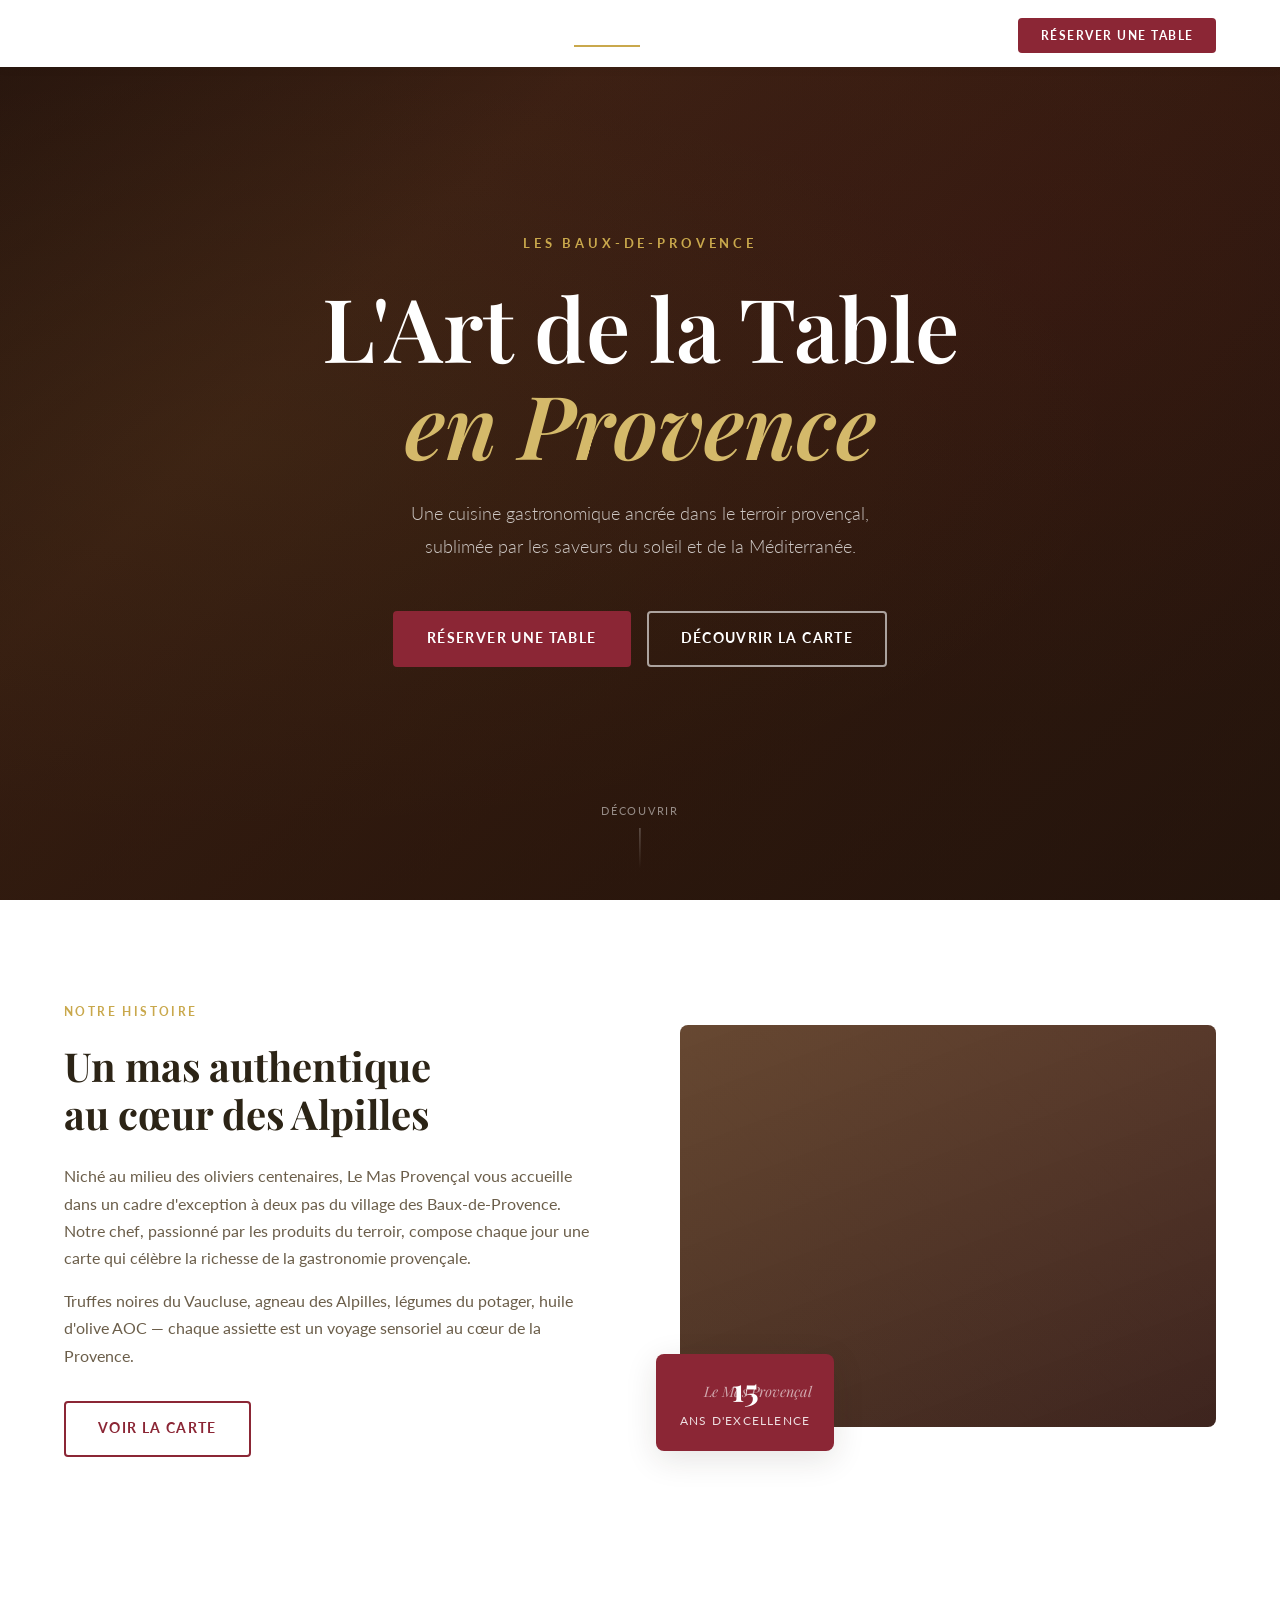
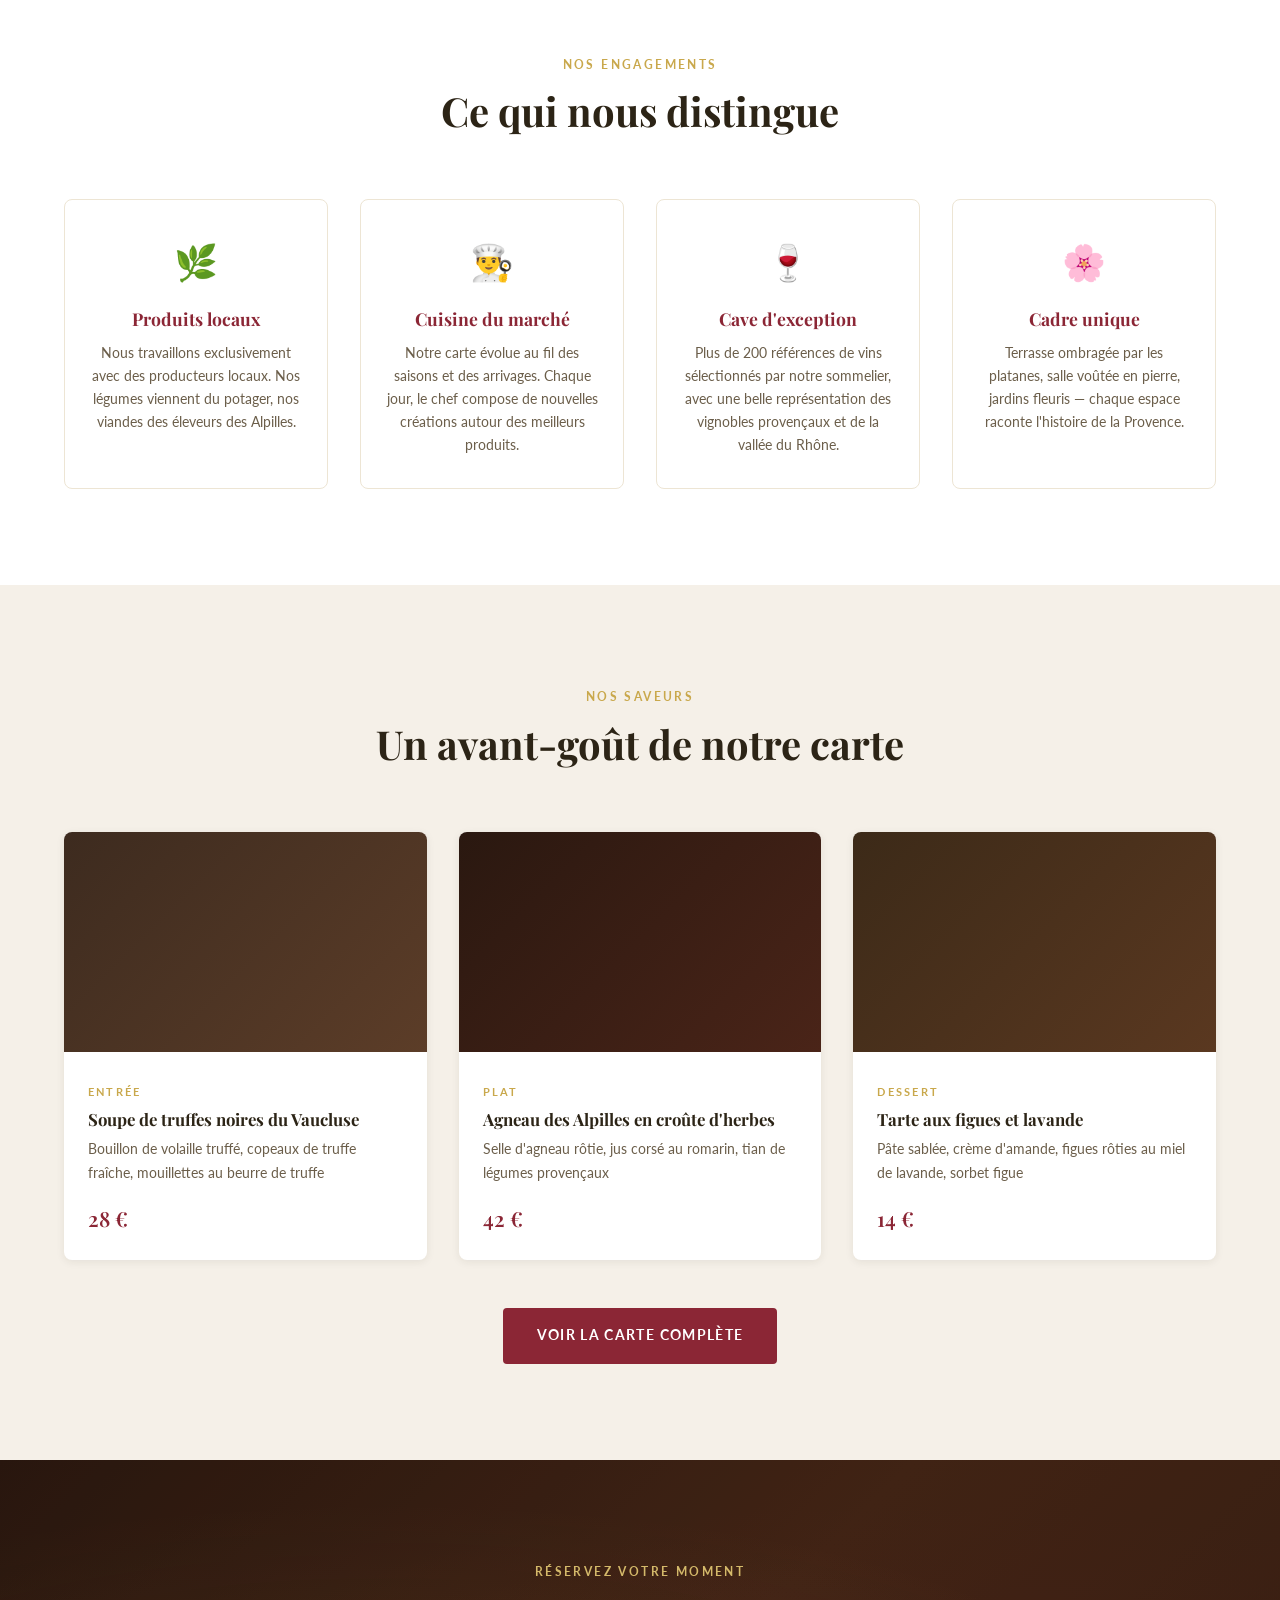
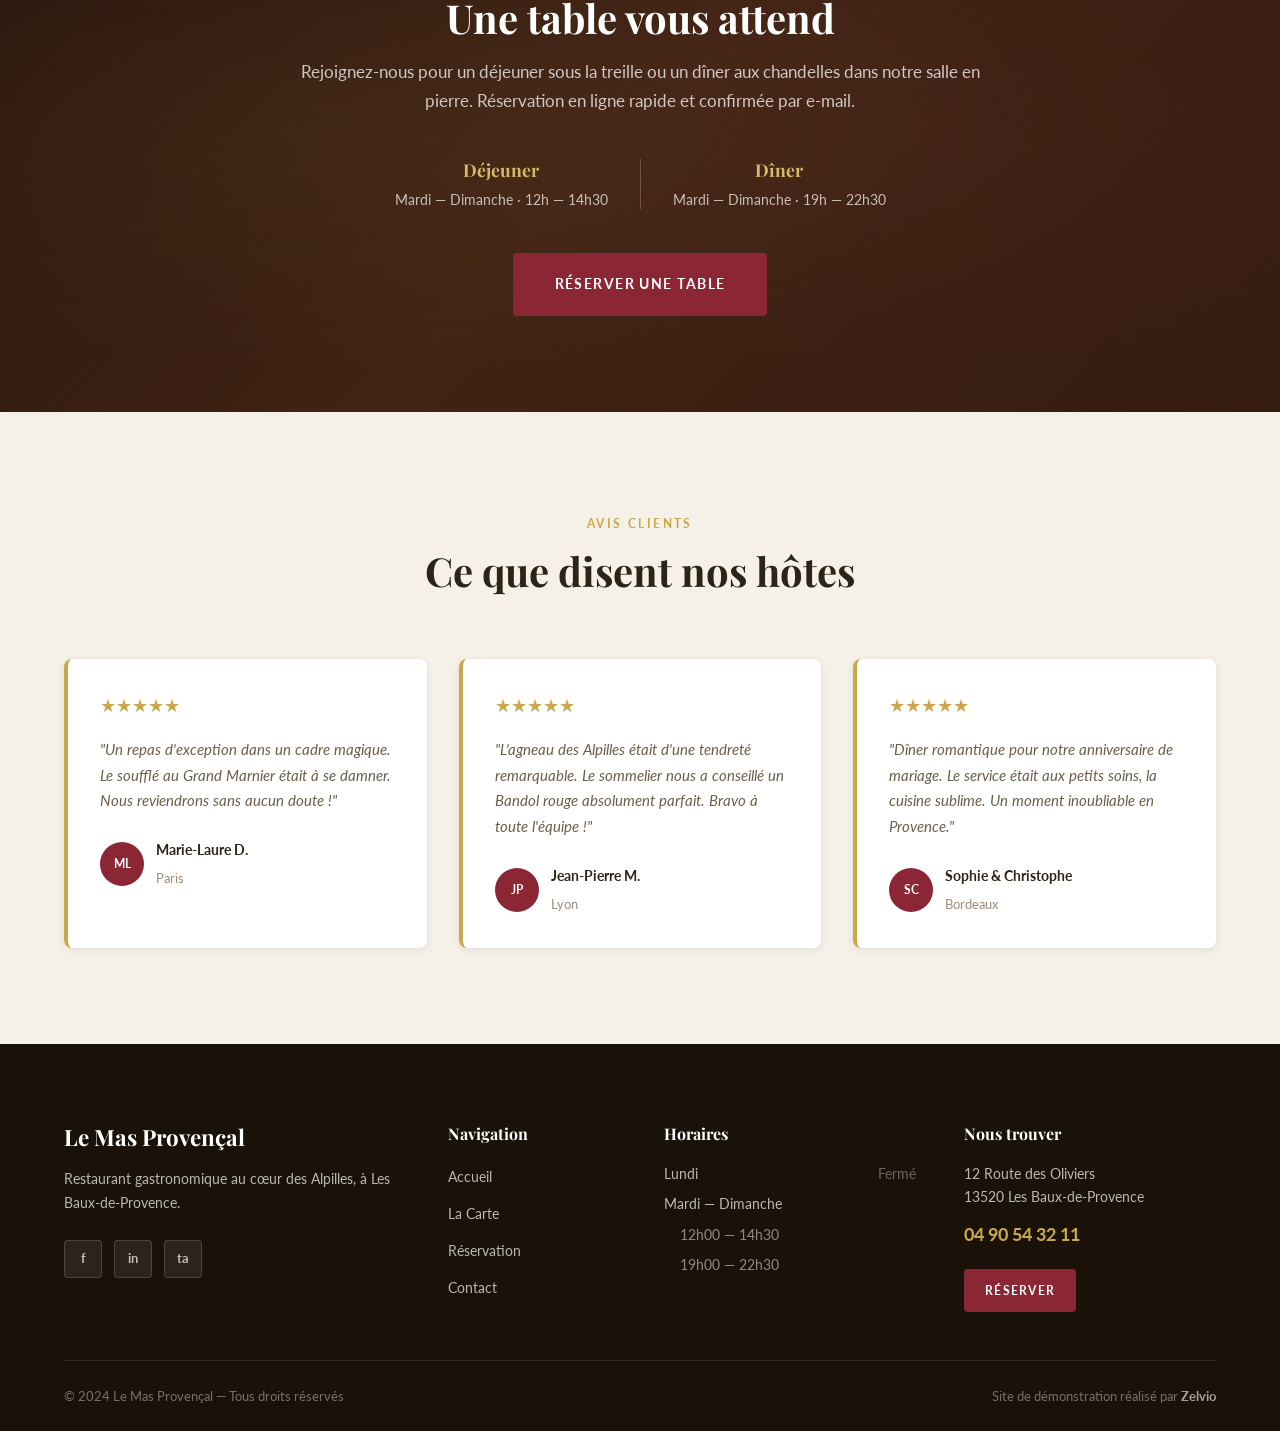
==== index.html @ 48d2dc27 "premier commit demo restaurant" ====
<!DOCTYPE html>
<html lang="fr">
<head>
  <meta charset="UTF-8" />
  <meta name="viewport" content="width=device-width, initial-scale=1.0" />
  <title>Le Mas Provençal — Restaurant Gastronomique aux Baux-de-Provence</title>
  <link rel="stylesheet" href="style.css" />
  <link href="https://fonts.googleapis.com/css2?family=Playfair+Display:ital,wght@0,400;0,600;0,700;1,400&family=Lato:wght@300;400;700&display=swap" rel="stylesheet" />
</head>
<body>

  <!-- NAVIGATION -->
  <nav class="navbar" id="navbar">
    <div class="nav-container">
      <a href="index.html" class="nav-logo">Le Mas Provençal</a>
      <button class="nav-toggle" id="navToggle" aria-label="Ouvrir le menu">
        <span></span><span></span><span></span>
      </button>
      <ul class="nav-menu" id="navMenu">
        <li><a href="index.html" class="active">Accueil</a></li>
        <li><a href="menu.html">La Carte</a></li>
        <li><a href="reservation.html">Réservation</a></li>
        <li><a href="contact.html">Contact</a></li>
        <li><a href="reservation.html" class="nav-cta">Réserver une table</a></li>
      </ul>
    </div>
  </nav>

  <!-- HERO -->
  <section class="hero">
    <div class="hero-overlay"></div>
    <div class="hero-content">
      <p class="hero-tagline fade-in">Les Baux-de-Provence</p>
      <h1 class="hero-title fade-in delay-1">L'Art de la Table<br /><em>en Provence</em></h1>
      <p class="hero-subtitle fade-in delay-2">Une cuisine gastronomique ancrée dans le terroir provençal,<br />sublimée par les saveurs du soleil et de la Méditerranée.</p>
      <div class="hero-actions fade-in delay-3">
        <a href="reservation.html" class="btn btn-primary">Réserver une table</a>
        <a href="menu.html" class="btn btn-outline">Découvrir la carte</a>
      </div>
    </div>
    <div class="hero-scroll">
      <span>Découvrir</span>
      <div class="scroll-arrow"></div>
    </div>
  </section>

  <!-- INTRO -->
  <section class="section intro-section">
    <div class="container">
      <div class="intro-grid">
        <div class="intro-text reveal">
          <span class="section-label">Notre histoire</span>
          <h2 class="section-title">Un mas authentique<br />au cœur des Alpilles</h2>
          <p>Niché au milieu des oliviers centenaires, Le Mas Provençal vous accueille dans un cadre d'exception à deux pas du village des Baux-de-Provence. Notre chef, passionné par les produits du terroir, compose chaque jour une carte qui célèbre la richesse de la gastronomie provençale.</p>
          <p>Truffes noires du Vaucluse, agneau des Alpilles, légumes du potager, huile d'olive AOC — chaque assiette est un voyage sensoriel au cœur de la Provence.</p>
          <a href="menu.html" class="btn btn-secondary">Voir la carte</a>
        </div>
        <div class="intro-image reveal delay-1">
          <div class="image-placeholder intro-img">
            <div class="image-caption">Le Mas Provençal</div>
          </div>
          <div class="intro-badge">
            <span class="badge-number">15</span>
            <span class="badge-text">ans d'excellence</span>
          </div>
        </div>
      </div>
    </div>
  </section>

  <!-- POINTS FORTS -->
  <section class="section features-section">
    <div class="container">
      <div class="section-header reveal">
        <span class="section-label">Nos engagements</span>
        <h2 class="section-title">Ce qui nous distingue</h2>
      </div>
      <div class="features-grid">
        <div class="feature-card reveal">
          <div class="feature-icon">🌿</div>
          <h3>Produits locaux</h3>
          <p>Nous travaillons exclusivement avec des producteurs locaux. Nos légumes viennent du potager, nos viandes des éleveurs des Alpilles.</p>
        </div>
        <div class="feature-card reveal delay-1">
          <div class="feature-icon">👨‍🍳</div>
          <h3>Cuisine du marché</h3>
          <p>Notre carte évolue au fil des saisons et des arrivages. Chaque jour, le chef compose de nouvelles créations autour des meilleurs produits.</p>
        </div>
        <div class="feature-card reveal delay-2">
          <div class="feature-icon">🍷</div>
          <h3>Cave d'exception</h3>
          <p>Plus de 200 références de vins sélectionnés par notre sommelier, avec une belle représentation des vignobles provençaux et de la vallée du Rhône.</p>
        </div>
        <div class="feature-card reveal delay-3">
          <div class="feature-icon">🌸</div>
          <h3>Cadre unique</h3>
          <p>Terrasse ombragée par les platanes, salle voûtée en pierre, jardins fleuris — chaque espace raconte l'histoire de la Provence.</p>
        </div>
      </div>
    </div>
  </section>

  <!-- MENU APERCU -->
  <section class="section menu-preview-section">
    <div class="container">
      <div class="section-header reveal">
        <span class="section-label">Nos saveurs</span>
        <h2 class="section-title">Un avant-goût de notre carte</h2>
      </div>
      <div class="menu-preview-grid">
        <div class="menu-preview-card reveal">
          <div class="menu-preview-img entree-img"></div>
          <div class="menu-preview-body">
            <span class="menu-category-label">Entrée</span>
            <h3>Soupe de truffes noires du Vaucluse</h3>
            <p>Bouillon de volaille truffé, copeaux de truffe fraîche, mouillettes au beurre de truffe</p>
            <span class="menu-price">28 €</span>
          </div>
        </div>
        <div class="menu-preview-card reveal delay-1">
          <div class="menu-preview-img plat-img"></div>
          <div class="menu-preview-body">
            <span class="menu-category-label">Plat</span>
            <h3>Agneau des Alpilles en croûte d'herbes</h3>
            <p>Selle d'agneau rôtie, jus corsé au romarin, tian de légumes provençaux</p>
            <span class="menu-price">42 €</span>
          </div>
        </div>
        <div class="menu-preview-card reveal delay-2">
          <div class="menu-preview-img dessert-img"></div>
          <div class="menu-preview-body">
            <span class="menu-category-label">Dessert</span>
            <h3>Tarte aux figues et lavande</h3>
            <p>Pâte sablée, crème d'amande, figues rôties au miel de lavande, sorbet figue</p>
            <span class="menu-price">14 €</span>
          </div>
        </div>
      </div>
      <div class="text-center reveal">
        <a href="menu.html" class="btn btn-primary">Voir la carte complète</a>
      </div>
    </div>
  </section>

  <!-- CTA RESERVATION -->
  <section class="section cta-section">
    <div class="cta-overlay"></div>
    <div class="container">
      <div class="cta-content reveal">
        <span class="section-label light">Réservez votre moment</span>
        <h2 class="section-title light">Une table vous attend</h2>
        <p>Rejoignez-nous pour un déjeuner sous la treille ou un dîner aux chandelles dans notre salle en pierre. Réservation en ligne rapide et confirmée par e-mail.</p>
        <div class="cta-info">
          <div class="cta-info-item">
            <strong>Déjeuner</strong>
            <span>Mardi — Dimanche · 12h — 14h30</span>
          </div>
          <div class="cta-divider"></div>
          <div class="cta-info-item">
            <strong>Dîner</strong>
            <span>Mardi — Dimanche · 19h — 22h30</span>
          </div>
        </div>
        <a href="reservation.html" class="btn btn-primary btn-large">Réserver une table</a>
      </div>
    </div>
  </section>

  <!-- TÉMOIGNAGES -->
  <section class="section testimonials-section">
    <div class="container">
      <div class="section-header reveal">
        <span class="section-label">Avis clients</span>
        <h2 class="section-title">Ce que disent nos hôtes</h2>
      </div>
      <div class="testimonials-grid">
        <div class="testimonial-card reveal">
          <div class="stars">★★★★★</div>
          <p>"Un repas d'exception dans un cadre magique. Le soufflé au Grand Marnier était à se damner. Nous reviendrons sans aucun doute !"</p>
          <div class="testimonial-author">
            <div class="author-avatar">ML</div>
            <div>
              <strong>Marie-Laure D.</strong>
              <span>Paris</span>
            </div>
          </div>
        </div>
        <div class="testimonial-card reveal delay-1">
          <div class="stars">★★★★★</div>
          <p>"L'agneau des Alpilles était d'une tendreté remarquable. Le sommelier nous a conseillé un Bandol rouge absolument parfait. Bravo à toute l'équipe !"</p>
          <div class="testimonial-author">
            <div class="author-avatar">JP</div>
            <div>
              <strong>Jean-Pierre M.</strong>
              <span>Lyon</span>
            </div>
          </div>
        </div>
        <div class="testimonial-card reveal delay-2">
          <div class="stars">★★★★★</div>
          <p>"Dîner romantique pour notre anniversaire de mariage. Le service était aux petits soins, la cuisine sublime. Un moment inoubliable en Provence."</p>
          <div class="testimonial-author">
            <div class="author-avatar">SC</div>
            <div>
              <strong>Sophie & Christophe</strong>
              <span>Bordeaux</span>
            </div>
          </div>
        </div>
      </div>
    </div>
  </section>

  <!-- FOOTER -->
  <footer class="footer">
    <div class="container">
      <div class="footer-grid">
        <div class="footer-brand">
          <h3 class="footer-logo">Le Mas Provençal</h3>
          <p>Restaurant gastronomique au cœur des Alpilles, à Les Baux-de-Provence.</p>
          <div class="social-links">
            <a href="#" class="social-link" aria-label="Facebook">f</a>
            <a href="#" class="social-link" aria-label="Instagram">in</a>
            <a href="#" class="social-link" aria-label="TripAdvisor">ta</a>
          </div>
        </div>
        <div class="footer-nav">
          <h4>Navigation</h4>
          <ul>
            <li><a href="index.html">Accueil</a></li>
            <li><a href="menu.html">La Carte</a></li>
            <li><a href="reservation.html">Réservation</a></li>
            <li><a href="contact.html">Contact</a></li>
          </ul>
        </div>
        <div class="footer-hours">
          <h4>Horaires</h4>
          <ul>
            <li><span>Lundi</span><span class="closed">Fermé</span></li>
            <li><span>Mardi — Dimanche</span></li>
            <li><span class="indent">12h00 — 14h30</span></li>
            <li><span class="indent">19h00 — 22h30</span></li>
          </ul>
        </div>
        <div class="footer-contact">
          <h4>Nous trouver</h4>
          <p>12 Route des Oliviers<br />13520 Les Baux-de-Provence</p>
          <a href="tel:+33490543211" class="footer-phone">04 90 54 32 11</a>
          <a href="reservation.html" class="btn btn-primary btn-sm footer-btn">Réserver</a>
        </div>
      </div>
      <div class="footer-bottom">
        <p>&copy; 2024 Le Mas Provençal — Tous droits réservés</p>
        <p class="footer-demo">Site de démonstration réalisé par <strong>Zelvio</strong></p>
      </div>
    </div>
  </footer>

  <script src="script.js"></script>
</body>
</html>
---- style.css ----
/* ============================================================
   LE MAS PROVENÇAL — STYLESHEET
   ============================================================ */

/* ---------- VARIABLES & RESET ---------- */
:root {
  --cream: #F5F0E8;
  --cream-dark: #EDE5D4;
  --bordeaux: #8B2635;
  --bordeaux-dark: #6E1D29;
  --or: #C9A84C;
  --or-light: #D4B96A;
  --text: #2C2416;
  --text-light: #6B5E4A;
  --text-lighter: #9C8E7A;
  --white: #FFFFFF;
  --black: #1A1208;
  --shadow-sm: 0 2px 8px rgba(44, 36, 22, 0.08);
  --shadow-md: 0 8px 32px rgba(44, 36, 22, 0.12);
  --shadow-lg: 0 20px 60px rgba(44, 36, 22, 0.16);
  --radius: 4px;
  --radius-md: 8px;
  --radius-lg: 16px;
  --transition: 0.3s ease;
  --font-heading: 'Playfair Display', Georgia, serif;
  --font-body: 'Lato', 'Helvetica Neue', sans-serif;
}

*, *::before, *::after { box-sizing: border-box; margin: 0; padding: 0; }

html { scroll-behavior: smooth; font-size: 16px; }

body {
  font-family: var(--font-body);
  color: var(--text);
  background-color: var(--white);
  line-height: 1.7;
  overflow-x: hidden;
}

img { max-width: 100%; display: block; }
a { color: inherit; text-decoration: none; }
ul { list-style: none; }
button { cursor: pointer; font-family: var(--font-body); }
input, select, textarea, button { font-family: var(--font-body); font-size: 1rem; }

/* ---------- TYPOGRAPHY ---------- */
h1, h2, h3, h4 { font-family: var(--font-heading); line-height: 1.2; }
h1 { font-size: clamp(2rem, 5vw, 3.5rem); }
h2 { font-size: clamp(1.6rem, 3.5vw, 2.5rem); }
h3 { font-size: clamp(1.1rem, 2vw, 1.4rem); }

/* ---------- UTILITIES ---------- */
.container { max-width: 1200px; margin: 0 auto; padding: 0 1.5rem; }
.section { padding: 6rem 0; }
.bg-light { background-color: var(--cream); }
.text-center { text-align: center; }

.section-label {
  display: inline-block;
  font-size: 0.75rem;
  font-weight: 700;
  letter-spacing: 0.2em;
  text-transform: uppercase;
  color: var(--or);
  margin-bottom: 0.75rem;
}
.section-label.light { color: var(--or-light); }

.section-header { text-align: center; margin-bottom: 4rem; }
.section-title { font-family: var(--font-heading); color: var(--text); margin-bottom: 1rem; }
.section-title.light { color: var(--white); }

/* ---------- ANIMATIONS ---------- */
.fade-in {
  opacity: 0;
  transform: translateY(30px);
  animation: fadeInUp 0.8s ease forwards;
}
.delay-1 { animation-delay: 0.15s; }
.delay-2 { animation-delay: 0.3s; }
.delay-3 { animation-delay: 0.45s; }

@keyframes fadeInUp {
  to { opacity: 1; transform: translateY(0); }
}

.reveal {
  opacity: 0;
  transform: translateY(40px);
  transition: opacity 0.7s ease, transform 0.7s ease;
}
.reveal.visible {
  opacity: 1;
  transform: translateY(0);
}
.reveal.delay-1 { transition-delay: 0.15s; }
.reveal.delay-2 { transition-delay: 0.3s; }
.reveal.delay-3 { transition-delay: 0.45s; }

/* ---------- BUTTONS ---------- */
.btn {
  display: inline-flex;
  align-items: center;
  justify-content: center;
  gap: 0.5rem;
  padding: 0.9rem 2rem;
  border-radius: var(--radius);
  font-size: 0.85rem;
  font-weight: 700;
  letter-spacing: 0.1em;
  text-transform: uppercase;
  border: 2px solid transparent;
  transition: all var(--transition);
  white-space: nowrap;
}
.btn-primary {
  background-color: var(--bordeaux);
  color: var(--white);
  border-color: var(--bordeaux);
}
.btn-primary:hover {
  background-color: var(--bordeaux-dark);
  border-color: var(--bordeaux-dark);
  transform: translateY(-2px);
  box-shadow: 0 8px 24px rgba(139, 38, 53, 0.3);
}
.btn-secondary {
  background-color: transparent;
  color: var(--bordeaux);
  border-color: var(--bordeaux);
}
.btn-secondary:hover {
  background-color: var(--bordeaux);
  color: var(--white);
  transform: translateY(-2px);
}
.btn-outline {
  background-color: transparent;
  color: var(--white);
  border-color: rgba(255,255,255,0.6);
}
.btn-outline:hover {
  background-color: rgba(255,255,255,0.1);
  border-color: var(--white);
}
.btn-outline-light {
  background-color: transparent;
  color: var(--white);
  border-color: rgba(255,255,255,0.6);
}
.btn-outline-light:hover {
  background-color: var(--white);
  color: var(--bordeaux);
}
.btn-outline-dark {
  background-color: transparent;
  color: var(--text);
  border-color: rgba(44, 36, 22, 0.3);
  font-size: 0.8rem;
  padding: 0.5rem 1rem;
}
.btn-outline-dark:hover {
  background-color: var(--cream);
}
.btn-danger {
  background-color: #dc2626;
  color: var(--white);
  border-color: #dc2626;
  font-size: 0.8rem;
  padding: 0.5rem 1rem;
}
.btn-danger:hover { background-color: #b91c1c; }
.btn-large { padding: 1.1rem 2.5rem; font-size: 0.9rem; }
.btn-sm { padding: 0.55rem 1.2rem; font-size: 0.78rem; }
.btn-full { width: 100%; }

.btn-loader {
  width: 18px;
  height: 18px;
  border: 2px solid rgba(255,255,255,0.4);
  border-top-color: var(--white);
  border-radius: 50%;
  animation: spin 0.7s linear infinite;
  display: inline-block;
}
@keyframes spin { to { transform: rotate(360deg); } }

/* ---------- NAVBAR ---------- */
.navbar {
  position: fixed;
  top: 0;
  width: 100%;
  z-index: 1000;
  padding: 1.5rem 0;
  transition: all var(--transition);
}
.navbar.scrolled, .navbar:not(.transparent) {
  background-color: var(--white);
  padding: 1rem 0;
  box-shadow: var(--shadow-sm);
}
.nav-container {
  max-width: 1200px;
  margin: 0 auto;
  padding: 0 1.5rem;
  display: flex;
  align-items: center;
  justify-content: space-between;
}
.nav-logo {
  font-family: var(--font-heading);
  font-size: 1.3rem;
  font-weight: 600;
  color: var(--bordeaux);
  letter-spacing: 0.02em;
}
.navbar:not(.scrolled) .nav-logo { color: var(--white); }
.navbar.scrolled .nav-logo { color: var(--bordeaux); }

.nav-menu {
  display: flex;
  align-items: center;
  gap: 2rem;
}
.nav-menu a {
  font-size: 0.82rem;
  font-weight: 700;
  letter-spacing: 0.12em;
  text-transform: uppercase;
  color: var(--text-light);
  position: relative;
  transition: color var(--transition);
}
.navbar:not(.scrolled) .nav-menu a { color: rgba(255,255,255,0.85); }
.nav-menu a::after {
  content: '';
  position: absolute;
  bottom: -4px;
  left: 0;
  width: 0;
  height: 2px;
  background-color: var(--or);
  transition: width var(--transition);
}
.nav-menu a:hover::after, .nav-menu a.active::after { width: 100%; }
.nav-menu a.active { color: var(--bordeaux); }
.navbar:not(.scrolled) .nav-menu a.active { color: var(--white); }

.nav-cta {
  background-color: var(--bordeaux) !important;
  color: var(--white) !important;
  padding: 0.6rem 1.4rem;
  border-radius: var(--radius);
  font-size: 0.78rem !important;
}
.nav-cta::after { display: none !important; }
.nav-cta:hover { background-color: var(--bordeaux-dark) !important; transform: translateY(-1px); }

.nav-toggle {
  display: none;
  flex-direction: column;
  gap: 5px;
  background: none;
  border: none;
  padding: 0.3rem;
}
.nav-toggle span {
  display: block;
  width: 24px;
  height: 2px;
  background-color: var(--bordeaux);
  transition: all var(--transition);
}
.navbar:not(.scrolled) .nav-toggle span { background-color: var(--white); }

/* ---------- HERO ---------- */
.hero {
  position: relative;
  height: 100vh;
  min-height: 700px;
  display: flex;
  align-items: center;
  justify-content: center;
  background: linear-gradient(135deg, #2C1810 0%, #4A2818 30%, #3D1F12 60%, #2C1810 100%);
  overflow: hidden;
}
.hero::before {
  content: '';
  position: absolute;
  inset: 0;
  background-image:
    radial-gradient(ellipse at 20% 50%, rgba(201, 168, 76, 0.08) 0%, transparent 60%),
    radial-gradient(ellipse at 80% 30%, rgba(139, 38, 53, 0.12) 0%, transparent 50%);
}
.hero-overlay {
  position: absolute;
  inset: 0;
  background: linear-gradient(to bottom, rgba(28, 16, 8, 0.3) 0%, rgba(28, 16, 8, 0.5) 100%);
}
.hero-content {
  position: relative;
  z-index: 1;
  text-align: center;
  padding: 0 1.5rem;
  max-width: 900px;
}
.hero-tagline {
  font-size: 0.8rem;
  font-weight: 700;
  letter-spacing: 0.3em;
  text-transform: uppercase;
  color: var(--or);
  margin-bottom: 1.5rem;
}
.hero-title {
  font-family: var(--font-heading);
  font-size: clamp(3rem, 8vw, 5.5rem);
  color: var(--white);
  line-height: 1.1;
  margin-bottom: 1.5rem;
  font-weight: 600;
}
.hero-title em {
  font-style: italic;
  color: var(--or-light);
}
.hero-subtitle {
  font-size: clamp(1rem, 2vw, 1.15rem);
  color: rgba(255,255,255,0.75);
  font-weight: 300;
  margin-bottom: 3rem;
  line-height: 1.8;
}
.hero-actions {
  display: flex;
  gap: 1rem;
  justify-content: center;
  flex-wrap: wrap;
}
.hero-scroll {
  position: absolute;
  bottom: 2rem;
  left: 50%;
  transform: translateX(-50%);
  display: flex;
  flex-direction: column;
  align-items: center;
  gap: 0.5rem;
  color: rgba(255,255,255,0.5);
  font-size: 0.7rem;
  letter-spacing: 0.15em;
  text-transform: uppercase;
}
.scroll-arrow {
  width: 1px;
  height: 40px;
  background: linear-gradient(to bottom, rgba(255,255,255,0.4), transparent);
  animation: scrollPulse 2s ease-in-out infinite;
}
@keyframes scrollPulse {
  0%, 100% { opacity: 0.4; transform: scaleY(1); }
  50% { opacity: 1; transform: scaleY(1.2); }
}

/* ---------- PAGE HERO (pages internes) ---------- */
.page-hero {
  position: relative;
  height: 40vh;
  min-height: 300px;
  display: flex;
  align-items: center;
  justify-content: center;
  background: linear-gradient(135deg, #2C1810 0%, #4A2818 50%, #2C1810 100%);
  margin-top: 0;
  padding-top: 80px;
}
.page-hero-overlay {
  position: absolute;
  inset: 0;
  background: rgba(28, 16, 8, 0.4);
}
.page-hero-content {
  position: relative;
  z-index: 1;
  text-align: center;
  color: var(--white);
  padding: 0 1.5rem;
}
.page-hero-content h1 {
  color: var(--white);
  margin: 0.5rem 0;
}
.page-hero-content p {
  color: rgba(255,255,255,0.7);
  font-size: 1.05rem;
}

/* ---------- INTRO SECTION ---------- */
.intro-grid {
  display: grid;
  grid-template-columns: 1fr 1fr;
  gap: 5rem;
  align-items: center;
}
.intro-text .section-title { margin: 0.5rem 0 1.5rem; }
.intro-text p { color: var(--text-light); margin-bottom: 1rem; }
.intro-text .btn { margin-top: 1rem; }

.image-placeholder {
  background: linear-gradient(135deg, var(--cream-dark) 0%, var(--cream) 100%);
  border-radius: var(--radius-md);
  aspect-ratio: 4/3;
  display: flex;
  align-items: flex-end;
  padding: 1.5rem;
  position: relative;
  overflow: hidden;
}
.image-placeholder::before {
  content: '';
  position: absolute;
  inset: 0;
  background: linear-gradient(135deg, rgba(201, 168, 76, 0.1) 0%, rgba(139, 38, 53, 0.08) 100%);
}
.intro-img {
  background:
    linear-gradient(160deg, rgba(74, 40, 24, 0.9) 0%, rgba(44, 24, 16, 0.95) 100%),
    repeating-linear-gradient(45deg, transparent, transparent 20px, rgba(201, 168, 76, 0.03) 20px, rgba(201, 168, 76, 0.03) 21px);
}
.image-caption {
  position: relative;
  z-index: 1;
  font-family: var(--font-heading);
  font-style: italic;
  color: rgba(255,255,255,0.6);
  font-size: 0.9rem;
}
.intro-image { position: relative; }
.intro-badge {
  position: absolute;
  bottom: -1.5rem;
  left: -1.5rem;
  background-color: var(--bordeaux);
  color: var(--white);
  padding: 1.2rem 1.5rem;
  border-radius: var(--radius-md);
  text-align: center;
  box-shadow: var(--shadow-md);
}
.badge-number {
  display: block;
  font-family: var(--font-heading);
  font-size: 2rem;
  font-weight: 700;
  line-height: 1;
}
.badge-text {
  font-size: 0.75rem;
  text-transform: uppercase;
  letter-spacing: 0.1em;
  opacity: 0.85;
}

/* ---------- FEATURES ---------- */
.features-grid {
  display: grid;
  grid-template-columns: repeat(4, 1fr);
  gap: 2rem;
}
.feature-card {
  background-color: var(--white);
  border: 1px solid var(--cream-dark);
  border-radius: var(--radius-md);
  padding: 2rem 1.5rem;
  text-align: center;
  transition: all var(--transition);
}
.feature-card:hover {
  transform: translateY(-4px);
  box-shadow: var(--shadow-md);
  border-color: var(--or);
}
.feature-icon { font-size: 2.2rem; margin-bottom: 1rem; }
.feature-card h3 { font-size: 1.1rem; margin-bottom: 0.75rem; color: var(--bordeaux); }
.feature-card p { font-size: 0.9rem; color: var(--text-light); line-height: 1.6; }

/* ---------- MENU PREVIEW ---------- */
.menu-preview-section { background-color: var(--cream); }
.menu-preview-grid {
  display: grid;
  grid-template-columns: repeat(3, 1fr);
  gap: 2rem;
  margin-bottom: 3rem;
}
.menu-preview-card {
  background-color: var(--white);
  border-radius: var(--radius-md);
  overflow: hidden;
  box-shadow: var(--shadow-sm);
  transition: all var(--transition);
}
.menu-preview-card:hover {
  transform: translateY(-6px);
  box-shadow: var(--shadow-md);
}
.menu-preview-img {
  height: 220px;
  background: linear-gradient(135deg, var(--cream-dark), var(--cream));
  position: relative;
}
.entree-img { background: linear-gradient(135deg, #3D2B1F 0%, #5C3D28 100%); }
.plat-img { background: linear-gradient(135deg, #2A1810 0%, #4A2418 100%); }
.dessert-img { background: linear-gradient(135deg, #3C2A18 0%, #5A3820 100%); }

.menu-preview-body { padding: 1.5rem; }
.menu-category-label {
  display: inline-block;
  font-size: 0.7rem;
  font-weight: 700;
  letter-spacing: 0.2em;
  text-transform: uppercase;
  color: var(--or);
  margin-bottom: 0.5rem;
}
.menu-preview-body h3 {
  font-size: 1.05rem;
  margin-bottom: 0.5rem;
  color: var(--text);
}
.menu-preview-body p { font-size: 0.88rem; color: var(--text-light); margin-bottom: 1rem; }
.menu-price {
  font-family: var(--font-heading);
  font-size: 1.3rem;
  color: var(--bordeaux);
  font-weight: 600;
}

/* ---------- CTA SECTION ---------- */
.cta-section {
  position: relative;
  background: linear-gradient(135deg, #2C1810 0%, #4A2818 50%, #3D2014 100%);
  text-align: center;
  overflow: hidden;
}
.cta-section::before {
  content: '';
  position: absolute;
  inset: 0;
  background-image:
    radial-gradient(ellipse at 30% 50%, rgba(201, 168, 76, 0.08) 0%, transparent 60%),
    radial-gradient(ellipse at 70% 50%, rgba(139, 38, 53, 0.08) 0%, transparent 60%);
}
.cta-overlay {
  position: absolute;
  inset: 0;
  background: rgba(28, 16, 8, 0.2);
}
.cta-content {
  position: relative;
  z-index: 1;
  color: var(--white);
  max-width: 700px;
  margin: 0 auto;
}
.cta-content p { color: rgba(255,255,255,0.75); margin-bottom: 2.5rem; font-size: 1.05rem; }
.cta-info {
  display: flex;
  align-items: center;
  justify-content: center;
  gap: 2rem;
  margin-bottom: 2.5rem;
  flex-wrap: wrap;
}
.cta-info-item { text-align: center; }
.cta-info-item strong { display: block; font-family: var(--font-heading); font-size: 1.1rem; color: var(--or-light); }
.cta-info-item span { font-size: 0.9rem; color: rgba(255,255,255,0.7); }
.cta-divider { width: 1px; height: 50px; background-color: rgba(255,255,255,0.2); }
.cta-buttons { display: flex; gap: 1rem; justify-content: center; flex-wrap: wrap; }

/* ---------- TESTIMONIALS ---------- */
.testimonials-section { background-color: var(--cream); }
.testimonials-grid {
  display: grid;
  grid-template-columns: repeat(3, 1fr);
  gap: 2rem;
}
.testimonial-card {
  background-color: var(--white);
  border-radius: var(--radius-md);
  padding: 2rem;
  box-shadow: var(--shadow-sm);
  border-left: 4px solid var(--or);
}
.stars { color: var(--or); font-size: 1.1rem; margin-bottom: 1rem; }
.testimonial-card p {
  font-style: italic;
  color: var(--text-light);
  font-size: 0.95rem;
  margin-bottom: 1.5rem;
  line-height: 1.7;
}
.testimonial-author { display: flex; align-items: center; gap: 0.75rem; }
.author-avatar {
  width: 44px; height: 44px;
  background-color: var(--bordeaux);
  color: var(--white);
  border-radius: 50%;
  display: flex;
  align-items: center;
  justify-content: center;
  font-size: 0.75rem;
  font-weight: 700;
  flex-shrink: 0;
}
.testimonial-author strong { display: block; font-size: 0.9rem; }
.testimonial-author span { font-size: 0.8rem; color: var(--text-lighter); }

/* ---------- FOOTER ---------- */
.footer {
  background-color: var(--black);
  color: rgba(255,255,255,0.7);
  padding: 5rem 0 0;
}
.footer-grid {
  display: grid;
  grid-template-columns: 2fr 1fr 1.5fr 1.5fr;
  gap: 3rem;
  padding-bottom: 3rem;
  border-bottom: 1px solid rgba(255,255,255,0.1);
}
.footer-logo {
  font-family: var(--font-heading);
  font-size: 1.4rem;
  color: var(--white);
  margin-bottom: 1rem;
}
.footer-brand p { font-size: 0.9rem; line-height: 1.7; margin-bottom: 1.5rem; }
.social-links { display: flex; gap: 0.75rem; }
.social-link {
  width: 38px; height: 38px;
  background-color: rgba(255,255,255,0.08);
  border: 1px solid rgba(255,255,255,0.15);
  border-radius: var(--radius);
  display: flex;
  align-items: center;
  justify-content: center;
  font-size: 0.8rem;
  font-weight: 700;
  color: rgba(255,255,255,0.7);
  transition: all var(--transition);
}
.social-link:hover {
  background-color: var(--bordeaux);
  border-color: var(--bordeaux);
  color: var(--white);
}
.social-links.large .social-link { width: 44px; height: 44px; font-size: 0.9rem; }

.footer-nav h4, .footer-hours h4, .footer-contact h4 {
  font-family: var(--font-heading);
  font-size: 1rem;
  color: var(--white);
  margin-bottom: 1.2rem;
}
.footer-nav li { margin-bottom: 0.6rem; }
.footer-nav a { font-size: 0.9rem; transition: color var(--transition); }
.footer-nav a:hover { color: var(--or); }

.footer-hours ul { display: flex; flex-direction: column; gap: 0.4rem; }
.footer-hours li {
  display: flex;
  justify-content: space-between;
  font-size: 0.88rem;
  gap: 1rem;
}
.footer-hours .closed { color: rgba(255,255,255,0.35); }
.footer-hours .indent { padding-left: 1rem; color: rgba(255,255,255,0.5); }

.footer-contact p { font-size: 0.9rem; margin-bottom: 0.75rem; line-height: 1.6; }
.footer-phone {
  display: block;
  font-size: 1.1rem;
  font-weight: 700;
  color: var(--or);
  margin-bottom: 1.2rem;
  transition: color var(--transition);
}
.footer-phone:hover { color: var(--or-light); }
.footer-btn { display: inline-flex; }

.footer-bottom {
  padding: 1.5rem 0;
  display: flex;
  justify-content: space-between;
  align-items: center;
  flex-wrap: wrap;
  gap: 0.5rem;
  font-size: 0.82rem;
  color: rgba(255,255,255,0.4);
}
.footer-demo strong { color: rgba(255,255,255,0.6); }

/* ---------- MENU PAGE ---------- */
.menu-intro {
  font-size: 1.05rem;
  color: var(--text-light);
  max-width: 650px;
  margin: 0 auto 2.5rem;
  text-align: center;
  line-height: 1.8;
}
.menu-tabs {
  display: flex;
  gap: 0;
  justify-content: center;
  border: 1px solid var(--cream-dark);
  border-radius: var(--radius);
  overflow: hidden;
  display: inline-flex;
}
.tab-btn {
  padding: 0.7rem 1.8rem;
  background: var(--white);
  border: none;
  color: var(--text-light);
  font-size: 0.82rem;
  font-weight: 700;
  letter-spacing: 0.1em;
  text-transform: uppercase;
  transition: all var(--transition);
  border-right: 1px solid var(--cream-dark);
}
.tab-btn:last-child { border-right: none; }
.tab-btn:hover { background-color: var(--cream); }
.tab-btn.active {
  background-color: var(--bordeaux);
  color: var(--white);
}

.menu-intro-section { padding: 4rem 0 2rem; }
.menu-section { padding: 4rem 0; }

.menu-category-header {
  display: flex;
  align-items: center;
  gap: 1.5rem;
  margin-bottom: 3rem;
}
.menu-category-header h2 {
  font-size: 2rem;
  color: var(--bordeaux);
  white-space: nowrap;
}
.category-line {
  flex: 1;
  height: 1px;
  background: linear-gradient(to right, var(--or), transparent);
}
.menu-category-header .category-line:first-child {
  background: linear-gradient(to left, var(--or), transparent);
}

.menu-items-grid {
  display: grid;
  grid-template-columns: repeat(2, 1fr);
  gap: 2rem;
}
.menu-item {
  background-color: var(--white);
  border-radius: var(--radius-md);
  padding: 1.75rem;
  border: 1px solid var(--cream-dark);
  transition: all var(--transition);
}
.bg-light .menu-item { background-color: var(--white); }
.menu-item:hover {
  box-shadow: var(--shadow-md);
  border-color: var(--or);
  transform: translateY(-2px);
}
.menu-item-header {
  display: flex;
  justify-content: space-between;
  align-items: flex-start;
  gap: 1rem;
  margin-bottom: 0.75rem;
}
.menu-item-header h3 { font-size: 1.05rem; color: var(--text); }
.menu-item-price {
  font-family: var(--font-heading);
  font-size: 1.3rem;
  color: var(--bordeaux);
  font-weight: 600;
  white-space: nowrap;
}
.menu-item p { font-size: 0.9rem; color: var(--text-light); line-height: 1.6; margin-bottom: 1rem; }
.menu-item-footer { display: flex; align-items: center; gap: 1rem; }
.menu-tag {
  display: inline-block;
  font-size: 0.65rem;
  font-weight: 700;
  letter-spacing: 0.12em;
  text-transform: uppercase;
  color: var(--or);
  background-color: rgba(201, 168, 76, 0.1);
  padding: 0.2rem 0.6rem;
  border-radius: 20px;
  margin-top: 0.25rem;
}
.allergen {
  font-size: 0.75rem;
  color: var(--text-lighter);
  font-style: italic;
}

/* Vins */
.wine-intro {
  font-size: 1rem;
  color: var(--text-light);
  text-align: center;
  margin-bottom: 3rem;
}
.wine-grid {
  display: grid;
  grid-template-columns: repeat(3, 1fr);
  gap: 2.5rem;
}
.wine-category { }
.wine-cat-title {
  font-size: 1.1rem;
  color: var(--bordeaux);
  margin-bottom: 1.5rem;
  padding-bottom: 0.75rem;
  border-bottom: 2px solid var(--or);
}
.wine-item {
  display: flex;
  justify-content: space-between;
  align-items: flex-start;
  gap: 1rem;
  padding: 1rem 0;
  border-bottom: 1px solid var(--cream-dark);
}
.wine-item:last-child { border-bottom: none; }
.wine-item strong { display: block; font-size: 0.9rem; margin-bottom: 0.2rem; }
.wine-region { font-size: 0.8rem; color: var(--text-lighter); font-style: italic; }
.wine-price {
  font-family: var(--font-heading);
  font-size: 1.1rem;
  color: var(--bordeaux);
  font-weight: 600;
  white-space: nowrap;
}

/* Menus/formules */
.menus-section { background-color: var(--cream); }
.menus-grid {
  display: grid;
  grid-template-columns: repeat(3, 1fr);
  gap: 2rem;
}
.menu-formula {
  background-color: var(--white);
  border-radius: var(--radius-md);
  padding: 2.5rem;
  text-align: center;
  border: 2px solid var(--cream-dark);
  position: relative;
  transition: all var(--transition);
}
.menu-formula:hover { transform: translateY(-4px); box-shadow: var(--shadow-md); }
.menu-formula.featured {
  border-color: var(--bordeaux);
  background-color: var(--bordeaux);
  color: var(--white);
}
.formula-badge {
  position: absolute;
  top: -14px;
  left: 50%;
  transform: translateX(-50%);
  background-color: var(--or);
  color: var(--white);
  font-size: 0.7rem;
  font-weight: 700;
  letter-spacing: 0.1em;
  text-transform: uppercase;
  padding: 0.3rem 1rem;
  border-radius: 20px;
}
.formula-header { margin-bottom: 1.5rem; }
.formula-header h3 { font-size: 1.3rem; margin-bottom: 0.3rem; }
.formula-subtitle { font-size: 0.82rem; color: var(--text-lighter); text-transform: uppercase; letter-spacing: 0.08em; }
.menu-formula.featured .formula-subtitle { color: rgba(255,255,255,0.6); }
.formula-price {
  font-family: var(--font-heading);
  font-size: 3rem;
  font-weight: 700;
  color: var(--bordeaux);
  line-height: 1;
  margin-bottom: 1.5rem;
}
.formula-price span { font-size: 1.5rem; font-weight: 400; }
.menu-formula.featured .formula-price { color: var(--or-light); }
.formula-items { margin-bottom: 2rem; }
.formula-items li {
  padding: 0.5rem 0;
  font-size: 0.9rem;
  border-bottom: 1px solid var(--cream-dark);
  color: var(--text-light);
}
.menu-formula.featured .formula-items li {
  border-bottom-color: rgba(255,255,255,0.15);
  color: rgba(255,255,255,0.8);
}
.formula-items li:last-child { border-bottom: none; }

/* ---------- RESERVATION PAGE ---------- */
.reservation-section { background-color: var(--cream); }
.reservation-layout {
  display: grid;
  grid-template-columns: 1.6fr 1fr;
  gap: 3rem;
  align-items: flex-start;
}

/* Form card */
.form-card {
  background-color: var(--white);
  border-radius: var(--radius-lg);
  padding: 2.5rem;
  box-shadow: var(--shadow-md);
}
.form-card h2 {
  font-size: 1.8rem;
  color: var(--bordeaux);
  margin-bottom: 0.5rem;
}
.form-subtitle {
  font-size: 0.9rem;
  color: var(--text-lighter);
  margin-bottom: 2rem;
}

/* Alerts */
.alert {
  display: flex;
  gap: 1rem;
  align-items: flex-start;
  padding: 1.25rem;
  border-radius: var(--radius-md);
  margin-bottom: 1.5rem;
}
.alert-success {
  background-color: #f0fdf4;
  border: 1px solid #86efac;
}
.alert-error {
  background-color: #fef2f2;
  border: 1px solid #fca5a5;
}
.alert-icon {
  font-size: 1.1rem;
  font-weight: 700;
  flex-shrink: 0;
  margin-top: 0.1rem;
}
.alert-success .alert-icon { color: #16a34a; }
.alert-error .alert-icon { color: #dc2626; }
.alert-content strong { display: block; margin-bottom: 0.25rem; }
.alert-success .alert-content strong { color: #15803d; }
.alert-error .alert-content strong { color: #b91c1c; }
.alert-content p { font-size: 0.9rem; color: var(--text-light); }

/* Form groups */
.form-row {
  display: grid;
  grid-template-columns: 1fr 1fr;
  gap: 1.25rem;
}
.form-group { margin-bottom: 1.25rem; }
.form-group label {
  display: block;
  font-size: 0.82rem;
  font-weight: 700;
  letter-spacing: 0.05em;
  text-transform: uppercase;
  color: var(--text);
  margin-bottom: 0.5rem;
}
.required { color: var(--bordeaux); }
.optional { color: var(--text-lighter); font-weight: 400; text-transform: none; letter-spacing: 0; }

.form-group input,
.form-group select,
.form-group textarea {
  width: 100%;
  padding: 0.85rem 1rem;
  border: 1.5px solid var(--cream-dark);
  border-radius: var(--radius);
  background-color: var(--cream);
  color: var(--text);
  transition: all var(--transition);
  appearance: none;
}
.form-group input:focus,
.form-group select:focus,
.form-group textarea:focus {
  outline: none;
  border-color: var(--bordeaux);
  background-color: var(--white);
  box-shadow: 0 0 0 3px rgba(139, 38, 53, 0.08);
}
.form-group input.invalid,
.form-group select.invalid,
.form-group textarea.invalid {
  border-color: #dc2626;
  background-color: #fef2f2;
}
.form-group textarea { resize: vertical; min-height: 100px; }

.field-error {
  display: block;
  font-size: 0.78rem;
  color: #dc2626;
  margin-top: 0.3rem;
  min-height: 1em;
}
.field-hint {
  font-size: 0.78rem;
  color: var(--text-lighter);
  margin-top: 0.4rem;
}

/* Couverts selector */
.couverts-selector {
  display: flex;
  align-items: center;
  gap: 0;
  border: 1.5px solid var(--cream-dark);
  border-radius: var(--radius);
  overflow: hidden;
  background-color: var(--cream);
}
.couverts-btn {
  background: var(--cream-dark);
  border: none;
  width: 44px;
  height: 44px;
  font-size: 1.3rem;
  color: var(--bordeaux);
  transition: background var(--transition);
}
.couverts-btn:hover { background-color: var(--bordeaux); color: var(--white); }
.couverts-selector input[type="number"] {
  width: 60px;
  text-align: center;
  border: none;
  background: transparent;
  font-size: 1.1rem;
  font-weight: 700;
  color: var(--text);
  padding: 0;
}
.couverts-selector input[type="number"]:focus { outline: none; box-shadow: none; }
.couverts-label { padding: 0 1rem; font-size: 0.9rem; color: var(--text-light); }

/* Checkbox */
.form-consent { margin-top: 0.5rem; }
.checkbox-label {
  display: flex;
  align-items: flex-start;
  gap: 0.75rem;
  cursor: pointer;
  font-size: 0.88rem;
  color: var(--text-light);
  text-transform: none;
  letter-spacing: 0;
  font-weight: 400;
}
.checkbox-label input[type="checkbox"] { margin-top: 3px; accent-color: var(--bordeaux); }

/* Info cards */
.info-card {
  background-color: var(--white);
  border-radius: var(--radius-md);
  padding: 1.75rem;
  border: 1px solid var(--cream-dark);
  margin-bottom: 1.25rem;
}
.info-card:last-child { margin-bottom: 0; }
.info-card h3 {
  font-size: 1.2rem;
  color: var(--bordeaux);
  margin-bottom: 1.5rem;
  padding-bottom: 0.75rem;
  border-bottom: 1px solid var(--cream-dark);
}
.info-card h4 { font-size: 1rem; margin-bottom: 0.5rem; }
.info-item {
  display: flex;
  gap: 1rem;
  margin-bottom: 1.25rem;
  align-items: flex-start;
}
.info-item:last-child { margin-bottom: 0; }
.info-icon { font-size: 1.2rem; margin-top: 0.1rem; flex-shrink: 0; }
.info-item strong { display: block; font-size: 0.85rem; margin-bottom: 0.2rem; }
.info-item p { font-size: 0.88rem; color: var(--text-light); margin: 0; }
.info-link { color: var(--bordeaux); font-size: 0.9rem; transition: color var(--transition); }
.info-link:hover { color: var(--bordeaux-dark); }
.info-phone { font-size: 1.1rem; font-weight: 700; }

.info-card-notice { background-color: rgba(201, 168, 76, 0.06); border-color: rgba(201, 168, 76, 0.3); }
.notice-list li {
  font-size: 0.88rem;
  color: var(--text-light);
  padding: 0.4rem 0;
  padding-left: 1.2rem;
  position: relative;
}
.notice-list li::before {
  content: '→';
  position: absolute;
  left: 0;
  color: var(--or);
}

.info-card-menu .menu-formula-mini {
  display: flex;
  justify-content: space-between;
  padding: 0.6rem 0;
  border-bottom: 1px solid var(--cream-dark);
  font-size: 0.9rem;
}
.info-card-menu .menu-formula-mini:last-of-type { border-bottom: none; }
.formula-price-mini { font-family: var(--font-heading); color: var(--bordeaux); font-weight: 600; }

/* ---------- CONTACT PAGE ---------- */
.contact-section { background-color: var(--cream); }
.contact-layout {
  display: grid;
  grid-template-columns: 1fr 1.2fr;
  gap: 4rem;
  align-items: flex-start;
}
.contact-info-col h2 { font-size: 1.8rem; color: var(--bordeaux); margin-bottom: 2rem; }
.contact-info-block {
  display: flex;
  gap: 1.25rem;
  align-items: flex-start;
  margin-bottom: 2rem;
  padding-bottom: 2rem;
  border-bottom: 1px solid var(--cream-dark);
}
.contact-info-block:last-of-type { border-bottom: none; }
.contact-info-icon { font-size: 1.4rem; flex-shrink: 0; margin-top: 0.1rem; }
.contact-info-text h4 { font-size: 0.82rem; font-weight: 700; letter-spacing: 0.1em; text-transform: uppercase; color: var(--or); margin-bottom: 0.4rem; }
.contact-info-text p { font-size: 0.9rem; color: var(--text-light); line-height: 1.6; }

.hours-table { border-collapse: collapse; font-size: 0.88rem; }
.hours-table td { padding: 0.3rem 1rem 0.3rem 0; color: var(--text-light); vertical-align: top; }
.hours-table td:first-child { font-weight: 700; color: var(--text); white-space: nowrap; }
.closed-cell { color: rgba(44, 36, 22, 0.3) !important; font-weight: 400 !important; }

.social-section h4 {
  font-size: 0.82rem;
  font-weight: 700;
  letter-spacing: 0.1em;
  text-transform: uppercase;
  color: var(--or);
  margin-bottom: 0.75rem;
}

.map-section { }
.map-header {
  text-align: center;
  padding: 3rem 1.5rem 2rem;
}
.map-header h2 { font-size: 1.6rem; color: var(--bordeaux); margin-bottom: 0.5rem; }
.map-header p { color: var(--text-light); }
.map-container { line-height: 0; }
.map-container iframe { display: block; }

/* ---------- ADMIN ---------- */
.admin-body { background-color: #F8F9FA; min-height: 100vh; }

.login-screen {
  min-height: 100vh;
  display: flex;
  align-items: center;
  justify-content: center;
  background: linear-gradient(135deg, #2C1810 0%, #4A2818 100%);
  padding: 1.5rem;
}
.login-card {
  background-color: var(--white);
  border-radius: var(--radius-lg);
  padding: 3rem;
  width: 100%;
  max-width: 420px;
  box-shadow: var(--shadow-lg);
}
.login-logo {
  text-align: center;
  margin-bottom: 2rem;
}
.login-logo-text {
  display: block;
  font-family: var(--font-heading);
  font-size: 1.5rem;
  color: var(--bordeaux);
  font-weight: 600;
}
.login-logo-sub {
  display: block;
  font-size: 0.75rem;
  font-weight: 700;
  letter-spacing: 0.2em;
  text-transform: uppercase;
  color: var(--or);
  margin-top: 0.25rem;
}
.login-title { font-size: 1.5rem; text-align: center; margin-bottom: 0.4rem; }
.login-subtitle { font-size: 0.88rem; color: var(--text-lighter); text-align: center; margin-bottom: 2rem; }
.login-back {
  display: block;
  text-align: center;
  margin-top: 1.5rem;
  font-size: 0.85rem;
  color: var(--text-lighter);
  transition: color var(--transition);
}
.login-back:hover { color: var(--bordeaux); }

.admin-header {
  background-color: var(--white);
  border-bottom: 1px solid #E5E7EB;
  padding: 1rem 2rem;
  display: flex;
  justify-content: space-between;
  align-items: center;
  position: sticky;
  top: 0;
  z-index: 100;
  box-shadow: 0 1px 4px rgba(0,0,0,0.06);
}
.admin-header-left { display: flex; align-items: center; gap: 1rem; }
.admin-logo {
  font-family: var(--font-heading);
  font-size: 1.2rem;
  color: var(--bordeaux);
  font-weight: 600;
}
.admin-badge {
  font-size: 0.7rem;
  font-weight: 700;
  letter-spacing: 0.1em;
  text-transform: uppercase;
  background-color: var(--cream);
  color: var(--text-lighter);
  padding: 0.25rem 0.75rem;
  border-radius: 20px;
}
.admin-header-right { display: flex; gap: 0.75rem; }

.admin-main { padding: 2rem; }
.admin-container { max-width: 1400px; margin: 0 auto; }

.admin-stats {
  display: grid;
  grid-template-columns: repeat(4, 1fr);
  gap: 1.25rem;
  margin-bottom: 2rem;
}
.stat-card {
  background-color: var(--white);
  border-radius: var(--radius-md);
  padding: 1.5rem;
  display: flex;
  align-items: center;
  gap: 1.25rem;
  box-shadow: 0 1px 4px rgba(0,0,0,0.06);
  border: 1px solid #E5E7EB;
}
.stat-icon {
  width: 52px; height: 52px;
  border-radius: var(--radius-md);
  display: flex;
  align-items: center;
  justify-content: center;
  font-size: 1.4rem;
  flex-shrink: 0;
}
.stat-icon.today { background-color: rgba(201, 168, 76, 0.12); }
.stat-icon.pending { background-color: rgba(251, 191, 36, 0.12); }
.stat-icon.confirmed { background-color: rgba(34, 197, 94, 0.12); }
.stat-icon.total { background-color: rgba(139, 38, 53, 0.1); }

.stat-number {
  display: block;
  font-family: var(--font-heading);
  font-size: 2rem;
  font-weight: 600;
  color: var(--text);
  line-height: 1;
}
.stat-label { display: block; font-size: 0.8rem; color: var(--text-lighter); margin-top: 0.25rem; }

.admin-toolbar {
  display: flex;
  justify-content: space-between;
  align-items: center;
  margin-bottom: 1.25rem;
  flex-wrap: wrap;
  gap: 1rem;
}
.admin-section-title { font-size: 1.3rem; color: var(--text); }
.admin-filters { display: flex; gap: 0.75rem; align-items: center; flex-wrap: wrap; }

.admin-select, .admin-input {
  padding: 0.55rem 1rem;
  border: 1px solid #D1D5DB;
  border-radius: var(--radius);
  background-color: var(--white);
  color: var(--text);
  font-size: 0.88rem;
}
.admin-select:focus, .admin-input:focus {
  outline: none;
  border-color: var(--bordeaux);
}

.admin-loading {
  text-align: center;
  padding: 4rem;
  color: var(--text-lighter);
}
.admin-loading p { margin-top: 1rem; }
.loading-spinner {
  width: 40px; height: 40px;
  border: 3px solid var(--cream-dark);
  border-top-color: var(--bordeaux);
  border-radius: 50%;
  animation: spin 0.8s linear infinite;
  margin: 0 auto;
}

.admin-error-msg {
  text-align: center;
  padding: 3rem;
  color: #dc2626;
  background-color: #fef2f2;
  border-radius: var(--radius-md);
  border: 1px solid #fca5a5;
}

.no-results {
  text-align: center;
  padding: 3rem;
  color: var(--text-lighter);
}

.admin-table-wrapper {
  background-color: var(--white);
  border-radius: var(--radius-md);
  box-shadow: 0 1px 4px rgba(0,0,0,0.06);
  border: 1px solid #E5E7EB;
  overflow: hidden;
}
.admin-table {
  width: 100%;
  border-collapse: collapse;
  font-size: 0.88rem;
}
.admin-table thead {
  background-color: #F9FAFB;
  border-bottom: 2px solid #E5E7EB;
}
.admin-table th {
  padding: 0.9rem 1.25rem;
  text-align: left;
  font-size: 0.75rem;
  font-weight: 700;
  letter-spacing: 0.08em;
  text-transform: uppercase;
  color: var(--text-lighter);
}
.admin-table td {
  padding: 1rem 1.25rem;
  border-bottom: 1px solid #F3F4F6;
  color: var(--text);
  vertical-align: middle;
}
.admin-table tr:last-child td { border-bottom: none; }
.admin-table tr:hover td { background-color: #FAFAFA; }

.status-badge {
  display: inline-block;
  padding: 0.25rem 0.75rem;
  border-radius: 20px;
  font-size: 0.75rem;
  font-weight: 700;
  text-transform: capitalize;
}
.status-badge.pending {
  background-color: #FEF9C3;
  color: #854D0E;
}
.status-badge.confirmed {
  background-color: #DCFCE7;
  color: #166534;
}
.status-badge.cancelled {
  background-color: #FEE2E2;
  color: #991B1B;
}

.action-btn {
  padding: 0.35rem 0.75rem;
  border-radius: var(--radius);
  font-size: 0.75rem;
  font-weight: 700;
  border: none;
  cursor: pointer;
  transition: all var(--transition);
  margin-right: 0.4rem;
}
.action-btn.confirm {
  background-color: #D1FAE5;
  color: #065F46;
}
.action-btn.confirm:hover { background-color: #059669; color: var(--white); }
.action-btn.cancel {
  background-color: #FEE2E2;
  color: #991B1B;
}
.action-btn.cancel:hover { background-color: #DC2626; color: var(--white); }
.action-btn:disabled { opacity: 0.5; cursor: not-allowed; }

.td-message {
  max-width: 200px;
  overflow: hidden;
  text-overflow: ellipsis;
  white-space: nowrap;
  color: var(--text-lighter);
  font-style: italic;
}

/* ---------- RESPONSIVE ---------- */
@media (max-width: 1024px) {
  .features-grid { grid-template-columns: repeat(2, 1fr); }
  .admin-stats { grid-template-columns: repeat(2, 1fr); }
  .intro-grid { gap: 3rem; }
  .footer-grid { grid-template-columns: 1fr 1fr; gap: 2rem; }
}

@media (max-width: 900px) {
  .nav-menu {
    position: fixed;
    top: 0;
    right: -100%;
    width: 80%;
    max-width: 340px;
    height: 100vh;
    background-color: var(--white);
    flex-direction: column;
    align-items: flex-start;
    padding: 6rem 2rem 2rem;
    box-shadow: var(--shadow-lg);
    transition: right var(--transition);
    gap: 0;
  }
  .nav-menu.open { right: 0; }
  .nav-menu li { width: 100%; }
  .nav-menu a {
    display: block;
    padding: 0.85rem 0;
    border-bottom: 1px solid var(--cream-dark);
    color: var(--text) !important;
  }
  .nav-cta {
    margin-top: 1rem;
    display: block;
    text-align: center;
  }
  .nav-toggle { display: flex; }

  .intro-grid { grid-template-columns: 1fr; }
  .intro-badge { display: none; }
  .menu-preview-grid { grid-template-columns: 1fr; }
  .testimonials-grid { grid-template-columns: 1fr; }
  .menu-items-grid { grid-template-columns: 1fr; }
  .wine-grid { grid-template-columns: 1fr; }
  .menus-grid { grid-template-columns: 1fr; }
  .reservation-layout { grid-template-columns: 1fr; }
  .contact-layout { grid-template-columns: 1fr; }
}

@media (max-width: 600px) {
  .section { padding: 4rem 0; }
  .hero-actions { flex-direction: column; align-items: center; }
  .cta-info { flex-direction: column; }
  .cta-divider { display: none; }
  .form-row { grid-template-columns: 1fr; }
  .footer-grid { grid-template-columns: 1fr; }
  .admin-stats { grid-template-columns: 1fr 1fr; }
  .admin-table-wrapper { overflow-x: auto; }
  .admin-table { min-width: 700px; }
  .menu-tabs { flex-wrap: wrap; }
}

@media (max-width: 400px) {
  .admin-stats { grid-template-columns: 1fr; }
  .form-card { padding: 1.5rem; }
  .login-card { padding: 2rem 1.5rem; }
}
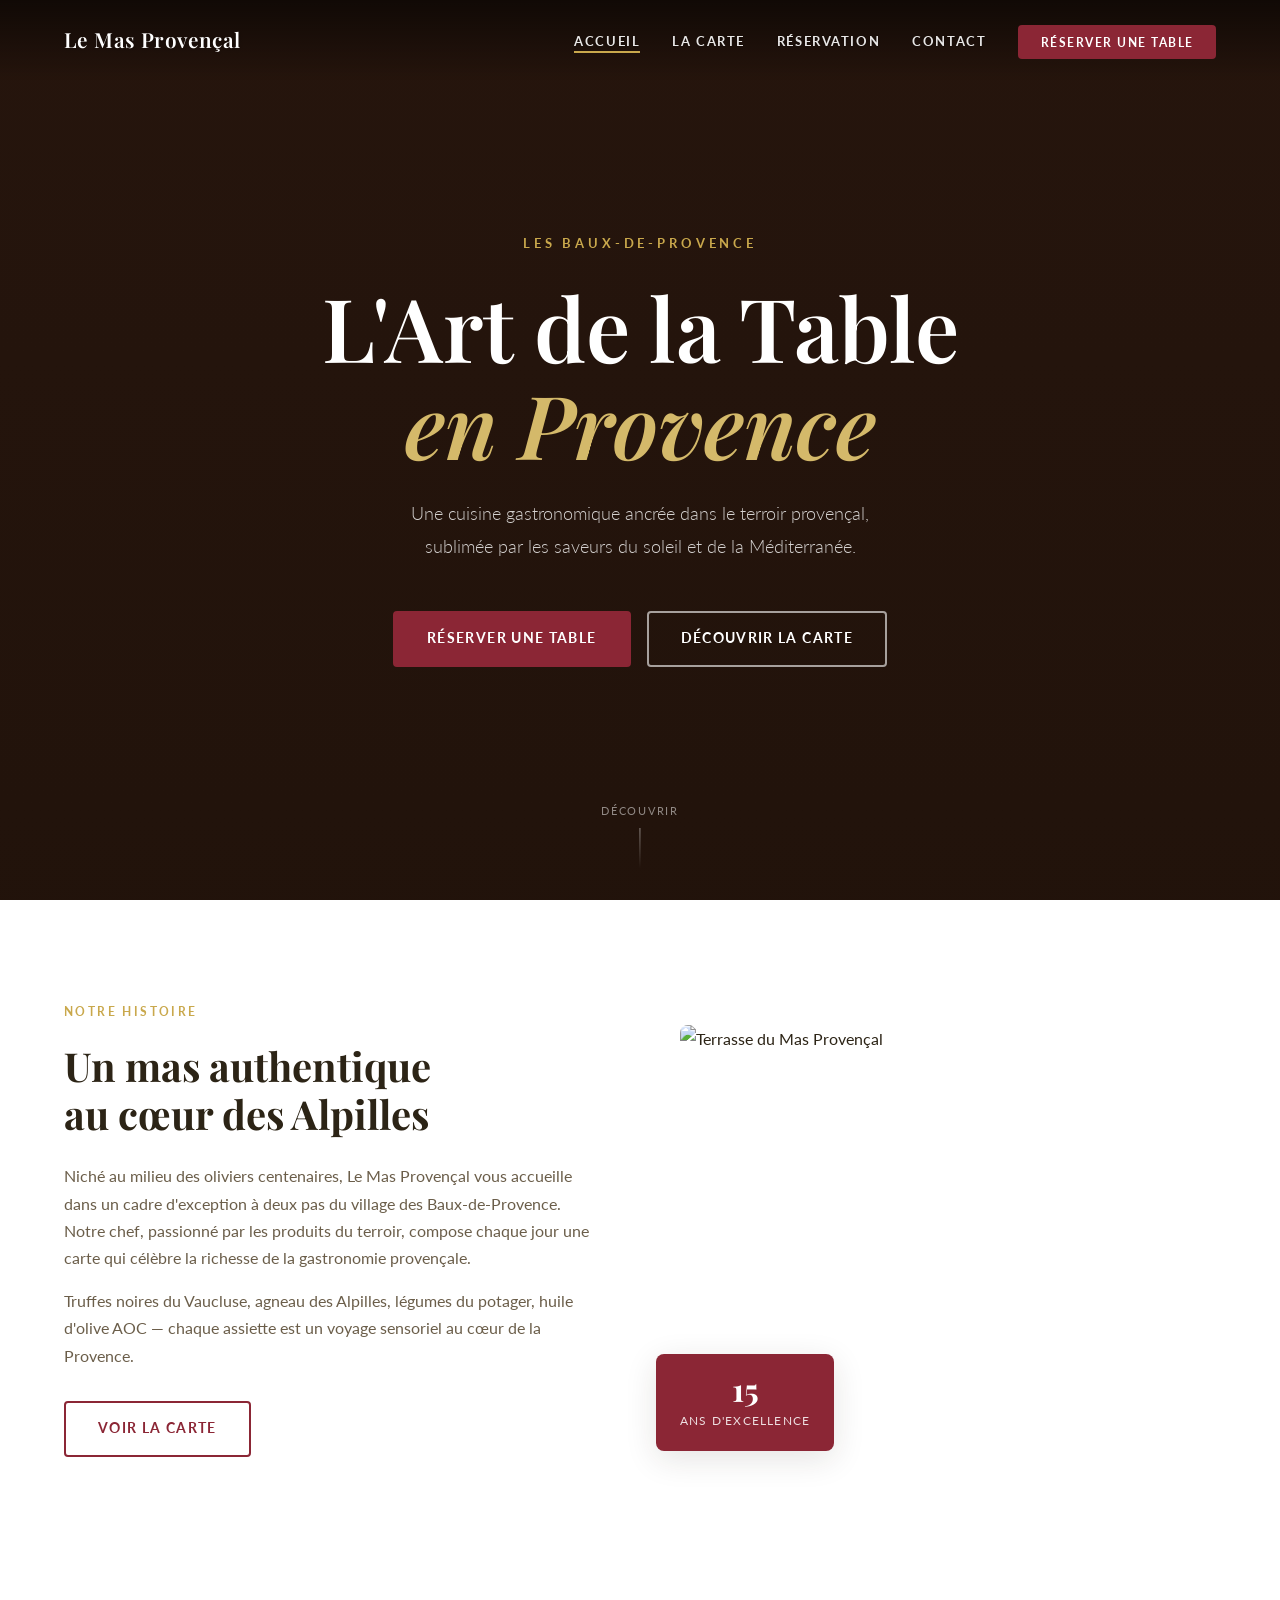
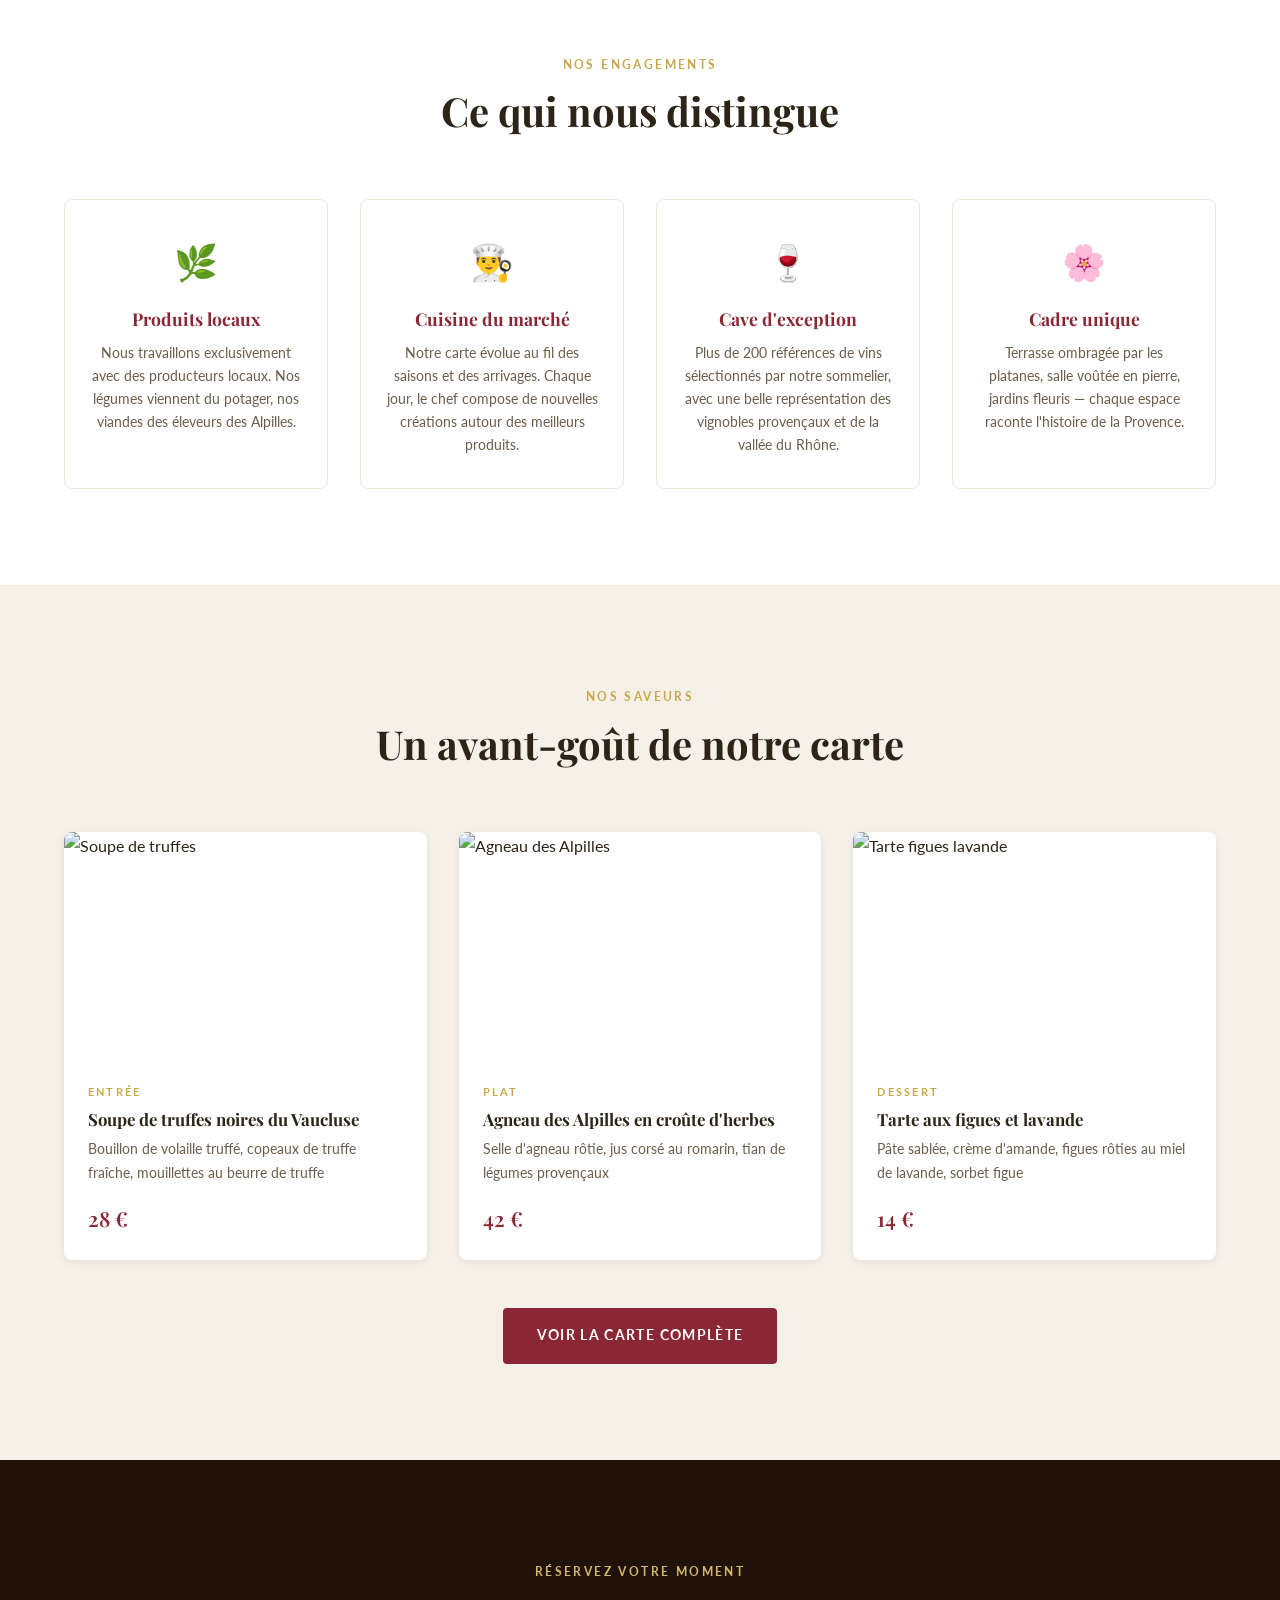
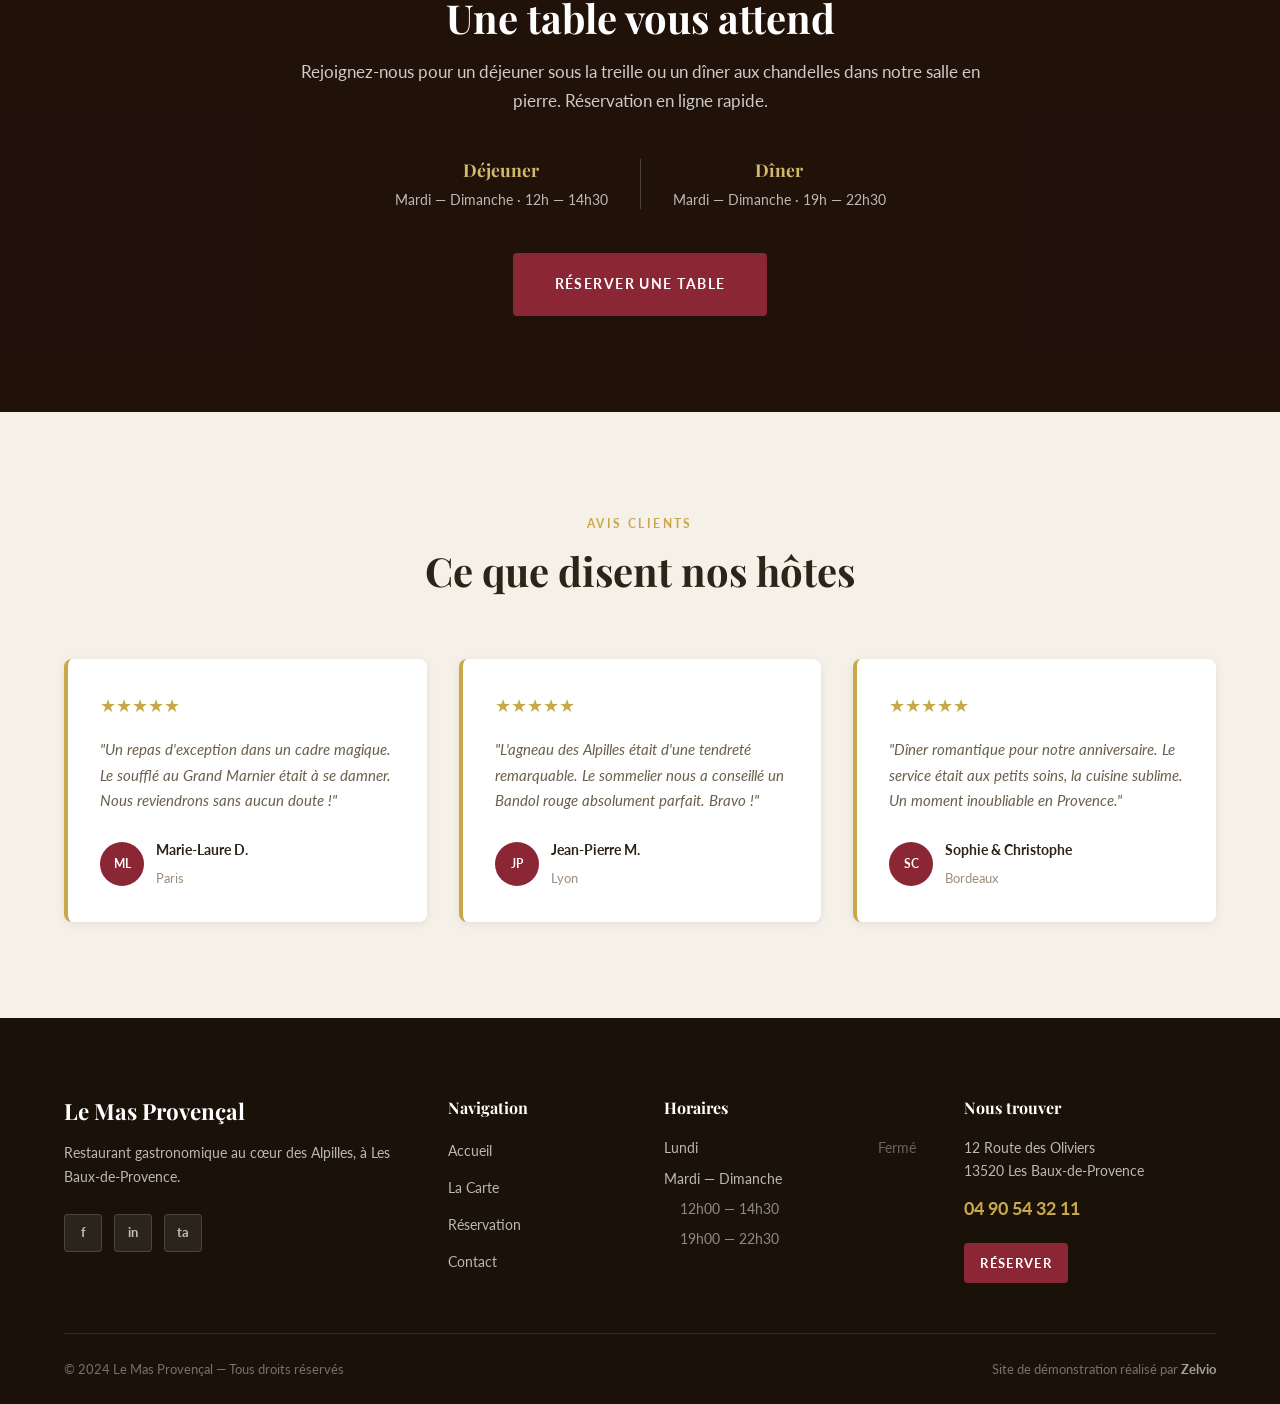
==== commit efaddb6d: "Fixes admin + vue aérienne interactive" ====
--- a/index.html
+++ b/index.html
@@ -27,7 +27,7 @@
   </nav>
 
   <!-- HERO -->
-  <section class="hero">
+  <section class="hero" style="background-image:url('https://images.unsplash.com/photo-1414235077428-338989a2e8c0?auto=format&fit=crop&w=1920&q=80')">
     <div class="hero-overlay"></div>
     <div class="hero-content">
       <p class="hero-tagline fade-in">Les Baux-de-Provence</p>
@@ -56,9 +56,12 @@
           <a href="menu.html" class="btn btn-secondary">Voir la carte</a>
         </div>
         <div class="intro-image reveal delay-1">
-          <div class="image-placeholder intro-img">
-            <div class="image-caption">Le Mas Provençal</div>
-          </div>
+          <img
+            src="https://images.unsplash.com/photo-1555396273-367ea4eb4db5?auto=format&fit=crop&w=800&q=80"
+            alt="Terrasse du Mas Provençal"
+            class="intro-photo"
+            loading="lazy"
+          />
           <div class="intro-badge">
             <span class="badge-number">15</span>
             <span class="badge-text">ans d'excellence</span>
@@ -109,7 +112,9 @@
       </div>
       <div class="menu-preview-grid">
         <div class="menu-preview-card reveal">
-          <div class="menu-preview-img entree-img"></div>
+          <div class="menu-preview-img">
+            <img src="https://images.unsplash.com/photo-1547592180-85f173990554?auto=format&fit=crop&w=600&q=80" alt="Soupe de truffes" loading="lazy" />
+          </div>
           <div class="menu-preview-body">
             <span class="menu-category-label">Entrée</span>
             <h3>Soupe de truffes noires du Vaucluse</h3>
@@ -118,7 +123,9 @@
           </div>
         </div>
         <div class="menu-preview-card reveal delay-1">
-          <div class="menu-preview-img plat-img"></div>
+          <div class="menu-preview-img">
+            <img src="https://images.unsplash.com/photo-1544025162-d76538250a46?auto=format&fit=crop&w=600&q=80" alt="Agneau des Alpilles" loading="lazy" />
+          </div>
           <div class="menu-preview-body">
             <span class="menu-category-label">Plat</span>
             <h3>Agneau des Alpilles en croûte d'herbes</h3>
@@ -127,7 +134,9 @@
           </div>
         </div>
         <div class="menu-preview-card reveal delay-2">
-          <div class="menu-preview-img dessert-img"></div>
+          <div class="menu-preview-img">
+            <img src="https://images.unsplash.com/photo-1565958011703-44f9829ba187?auto=format&fit=crop&w=600&q=80" alt="Tarte figues lavande" loading="lazy" />
+          </div>
           <div class="menu-preview-body">
             <span class="menu-category-label">Dessert</span>
             <h3>Tarte aux figues et lavande</h3>
@@ -136,20 +145,20 @@
           </div>
         </div>
       </div>
-      <div class="text-center reveal">
+      <div class="text-center reveal" style="margin-top:3rem;">
         <a href="menu.html" class="btn btn-primary">Voir la carte complète</a>
       </div>
     </div>
   </section>
 
   <!-- CTA RESERVATION -->
-  <section class="section cta-section">
+  <section class="section cta-section" style="background-image:url('https://images.unsplash.com/photo-1504674900247-0877df9cc836?auto=format&fit=crop&w=1920&q=80')">
     <div class="cta-overlay"></div>
     <div class="container">
       <div class="cta-content reveal">
         <span class="section-label light">Réservez votre moment</span>
         <h2 class="section-title light">Une table vous attend</h2>
-        <p>Rejoignez-nous pour un déjeuner sous la treille ou un dîner aux chandelles dans notre salle en pierre. Réservation en ligne rapide et confirmée par e-mail.</p>
+        <p>Rejoignez-nous pour un déjeuner sous la treille ou un dîner aux chandelles dans notre salle en pierre. Réservation en ligne rapide.</p>
         <div class="cta-info">
           <div class="cta-info-item">
             <strong>Déjeuner</strong>
@@ -187,7 +196,7 @@
         </div>
         <div class="testimonial-card reveal delay-1">
           <div class="stars">★★★★★</div>
-          <p>"L'agneau des Alpilles était d'une tendreté remarquable. Le sommelier nous a conseillé un Bandol rouge absolument parfait. Bravo à toute l'équipe !"</p>
+          <p>"L'agneau des Alpilles était d'une tendreté remarquable. Le sommelier nous a conseillé un Bandol rouge absolument parfait. Bravo !"</p>
           <div class="testimonial-author">
             <div class="author-avatar">JP</div>
             <div>
@@ -198,7 +207,7 @@
         </div>
         <div class="testimonial-card reveal delay-2">
           <div class="stars">★★★★★</div>
-          <p>"Dîner romantique pour notre anniversaire de mariage. Le service était aux petits soins, la cuisine sublime. Un moment inoubliable en Provence."</p>
+          <p>"Dîner romantique pour notre anniversaire. Le service était aux petits soins, la cuisine sublime. Un moment inoubliable en Provence."</p>
           <div class="testimonial-author">
             <div class="author-avatar">SC</div>
             <div>
--- a/style.css
+++ b/style.css
@@ -27,17 +27,8 @@
 }
 
 *, *::before, *::after { box-sizing: border-box; margin: 0; padding: 0; }
-
 html { scroll-behavior: smooth; font-size: 16px; }
-
-body {
-  font-family: var(--font-body);
-  color: var(--text);
-  background-color: var(--white);
-  line-height: 1.7;
-  overflow-x: hidden;
-}
-
+body { font-family: var(--font-body); color: var(--text); background-color: var(--white); line-height: 1.7; overflow-x: hidden; }
 img { max-width: 100%; display: block; }
 a { color: inherit; text-decoration: none; }
 ul { list-style: none; }
@@ -66,34 +57,20 @@
   margin-bottom: 0.75rem;
 }
 .section-label.light { color: var(--or-light); }
-
 .section-header { text-align: center; margin-bottom: 4rem; }
 .section-title { font-family: var(--font-heading); color: var(--text); margin-bottom: 1rem; }
 .section-title.light { color: var(--white); }
 
 /* ---------- ANIMATIONS ---------- */
-.fade-in {
-  opacity: 0;
-  transform: translateY(30px);
-  animation: fadeInUp 0.8s ease forwards;
-}
+.fade-in { opacity: 0; transform: translateY(30px); animation: fadeInUp 0.8s ease forwards; }
 .delay-1 { animation-delay: 0.15s; }
 .delay-2 { animation-delay: 0.3s; }
 .delay-3 { animation-delay: 0.45s; }
 
-@keyframes fadeInUp {
-  to { opacity: 1; transform: translateY(0); }
-}
-
-.reveal {
-  opacity: 0;
-  transform: translateY(40px);
-  transition: opacity 0.7s ease, transform 0.7s ease;
-}
-.reveal.visible {
-  opacity: 1;
-  transform: translateY(0);
-}
+@keyframes fadeInUp { to { opacity: 1; transform: translateY(0); } }
+
+.reveal { opacity: 0; transform: translateY(40px); transition: opacity 0.7s ease, transform 0.7s ease; }
+.reveal.visible { opacity: 1; transform: translateY(0); }
 .reveal.delay-1 { transition-delay: 0.15s; }
 .reveal.delay-2 { transition-delay: 0.3s; }
 .reveal.delay-3 { transition-delay: 0.45s; }
@@ -114,76 +91,22 @@
   transition: all var(--transition);
   white-space: nowrap;
 }
-.btn-primary {
-  background-color: var(--bordeaux);
-  color: var(--white);
-  border-color: var(--bordeaux);
-}
-.btn-primary:hover {
-  background-color: var(--bordeaux-dark);
-  border-color: var(--bordeaux-dark);
-  transform: translateY(-2px);
-  box-shadow: 0 8px 24px rgba(139, 38, 53, 0.3);
-}
-.btn-secondary {
-  background-color: transparent;
-  color: var(--bordeaux);
-  border-color: var(--bordeaux);
-}
-.btn-secondary:hover {
-  background-color: var(--bordeaux);
-  color: var(--white);
-  transform: translateY(-2px);
-}
-.btn-outline {
-  background-color: transparent;
-  color: var(--white);
-  border-color: rgba(255,255,255,0.6);
-}
-.btn-outline:hover {
-  background-color: rgba(255,255,255,0.1);
-  border-color: var(--white);
-}
-.btn-outline-light {
-  background-color: transparent;
-  color: var(--white);
-  border-color: rgba(255,255,255,0.6);
-}
-.btn-outline-light:hover {
-  background-color: var(--white);
-  color: var(--bordeaux);
-}
-.btn-outline-dark {
-  background-color: transparent;
-  color: var(--text);
-  border-color: rgba(44, 36, 22, 0.3);
-  font-size: 0.8rem;
-  padding: 0.5rem 1rem;
-}
-.btn-outline-dark:hover {
-  background-color: var(--cream);
-}
-.btn-danger {
-  background-color: #dc2626;
-  color: var(--white);
-  border-color: #dc2626;
-  font-size: 0.8rem;
-  padding: 0.5rem 1rem;
-}
+.btn-primary { background-color: var(--bordeaux); color: var(--white); border-color: var(--bordeaux); }
+.btn-primary:hover { background-color: var(--bordeaux-dark); border-color: var(--bordeaux-dark); transform: translateY(-2px); box-shadow: 0 8px 24px rgba(139, 38, 53, 0.3); }
+.btn-secondary { background-color: transparent; color: var(--bordeaux); border-color: var(--bordeaux); }
+.btn-secondary:hover { background-color: var(--bordeaux); color: var(--white); transform: translateY(-2px); }
+.btn-outline { background-color: transparent; color: var(--white); border-color: rgba(255,255,255,0.6); }
+.btn-outline:hover { background-color: rgba(255,255,255,0.15); border-color: var(--white); }
+.btn-outline-light { background-color: transparent; color: var(--white); border-color: rgba(255,255,255,0.6); }
+.btn-outline-light:hover { background-color: var(--white); color: var(--bordeaux); }
+.btn-outline-dark { background-color: transparent; color: var(--text); border-color: rgba(44,36,22,0.3); font-size: 0.8rem; padding: 0.5rem 1rem; }
+.btn-outline-dark:hover { background-color: var(--cream); }
+.btn-danger { background-color: #dc2626; color: var(--white); border-color: #dc2626; font-size: 0.8rem; padding: 0.5rem 1rem; }
 .btn-danger:hover { background-color: #b91c1c; }
 .btn-large { padding: 1.1rem 2.5rem; font-size: 0.9rem; }
 .btn-sm { padding: 0.55rem 1.2rem; font-size: 0.78rem; }
 .btn-full { width: 100%; }
-
-.btn-loader {
-  width: 18px;
-  height: 18px;
-  border: 2px solid rgba(255,255,255,0.4);
-  border-top-color: var(--white);
-  border-radius: 50%;
-  animation: spin 0.7s linear infinite;
-  display: inline-block;
-}
+.btn-loader { width: 18px; height: 18px; border: 2px solid rgba(255,255,255,0.4); border-top-color: var(--white); border-radius: 50%; animation: spin 0.7s linear infinite; display: inline-block; }
 @keyframes spin { to { transform: rotate(360deg); } }
 
 /* ---------- NAVBAR ---------- */
@@ -192,12 +115,14 @@
   top: 0;
   width: 100%;
   z-index: 1000;
-  padding: 1.5rem 0;
-  transition: all var(--transition);
-}
-.navbar.scrolled, .navbar:not(.transparent) {
-  background-color: var(--white);
-  padding: 1rem 0;
+  padding: 1.4rem 0;
+  /* Gradient ensures white logo is ALWAYS readable on the homepage hero */
+  background: linear-gradient(to bottom, rgba(0,0,0,0.55) 0%, transparent 100%);
+  transition: background 0.4s ease, padding 0.3s ease, box-shadow 0.3s ease;
+}
+.navbar.scrolled {
+  background: var(--white);
+  padding: 0.9rem 0;
   box-shadow: var(--shadow-sm);
 }
 .nav-container {
@@ -212,40 +137,35 @@
   font-family: var(--font-heading);
   font-size: 1.3rem;
   font-weight: 600;
-  color: var(--bordeaux);
+  color: var(--white);
   letter-spacing: 0.02em;
-}
-.navbar:not(.scrolled) .nav-logo { color: var(--white); }
-.navbar.scrolled .nav-logo { color: var(--bordeaux); }
-
-.nav-menu {
-  display: flex;
-  align-items: center;
-  gap: 2rem;
-}
+  transition: color 0.3s ease;
+  text-shadow: 0 1px 4px rgba(0,0,0,0.3);
+}
+.navbar.scrolled .nav-logo { color: var(--bordeaux); text-shadow: none; }
+
+.nav-menu { display: flex; align-items: center; gap: 2rem; }
 .nav-menu a {
   font-size: 0.82rem;
   font-weight: 700;
   letter-spacing: 0.12em;
   text-transform: uppercase;
-  color: var(--text-light);
+  color: rgba(255,255,255,0.9);
+  text-shadow: 0 1px 3px rgba(0,0,0,0.4);
   position: relative;
   transition: color var(--transition);
 }
-.navbar:not(.scrolled) .nav-menu a { color: rgba(255,255,255,0.85); }
+.navbar.scrolled .nav-menu a { color: var(--text-light); text-shadow: none; }
 .nav-menu a::after {
   content: '';
   position: absolute;
-  bottom: -4px;
-  left: 0;
-  width: 0;
-  height: 2px;
+  bottom: -4px; left: 0;
+  width: 0; height: 2px;
   background-color: var(--or);
   transition: width var(--transition);
 }
 .nav-menu a:hover::after, .nav-menu a.active::after { width: 100%; }
-.nav-menu a.active { color: var(--bordeaux); }
-.navbar:not(.scrolled) .nav-menu a.active { color: var(--white); }
+.navbar.scrolled .nav-menu a.active { color: var(--bordeaux); }
 
 .nav-cta {
   background-color: var(--bordeaux) !important;
@@ -253,26 +173,14 @@
   padding: 0.6rem 1.4rem;
   border-radius: var(--radius);
   font-size: 0.78rem !important;
+  text-shadow: none !important;
 }
 .nav-cta::after { display: none !important; }
 .nav-cta:hover { background-color: var(--bordeaux-dark) !important; transform: translateY(-1px); }
 
-.nav-toggle {
-  display: none;
-  flex-direction: column;
-  gap: 5px;
-  background: none;
-  border: none;
-  padding: 0.3rem;
-}
-.nav-toggle span {
-  display: block;
-  width: 24px;
-  height: 2px;
-  background-color: var(--bordeaux);
-  transition: all var(--transition);
-}
-.navbar:not(.scrolled) .nav-toggle span { background-color: var(--white); }
+.nav-toggle { display: none; flex-direction: column; gap: 5px; background: none; border: none; padding: 0.3rem; }
+.nav-toggle span { display: block; width: 24px; height: 2px; background-color: var(--white); transition: all var(--transition); }
+.navbar.scrolled .nav-toggle span { background-color: var(--bordeaux); }
 
 /* ---------- HERO ---------- */
 .hero {
@@ -282,161 +190,58 @@
   display: flex;
   align-items: center;
   justify-content: center;
-  background: linear-gradient(135deg, #2C1810 0%, #4A2818 30%, #3D1F12 60%, #2C1810 100%);
+  background-color: #2C1810;
+  background-size: cover;
+  background-position: center;
   overflow: hidden;
-}
-.hero::before {
-  content: '';
-  position: absolute;
-  inset: 0;
-  background-image:
-    radial-gradient(ellipse at 20% 50%, rgba(201, 168, 76, 0.08) 0%, transparent 60%),
-    radial-gradient(ellipse at 80% 30%, rgba(139, 38, 53, 0.12) 0%, transparent 50%);
 }
 .hero-overlay {
   position: absolute;
   inset: 0;
-  background: linear-gradient(to bottom, rgba(28, 16, 8, 0.3) 0%, rgba(28, 16, 8, 0.5) 100%);
-}
-.hero-content {
-  position: relative;
-  z-index: 1;
-  text-align: center;
-  padding: 0 1.5rem;
-  max-width: 900px;
-}
-.hero-tagline {
-  font-size: 0.8rem;
-  font-weight: 700;
-  letter-spacing: 0.3em;
-  text-transform: uppercase;
-  color: var(--or);
-  margin-bottom: 1.5rem;
-}
-.hero-title {
-  font-family: var(--font-heading);
-  font-size: clamp(3rem, 8vw, 5.5rem);
-  color: var(--white);
-  line-height: 1.1;
-  margin-bottom: 1.5rem;
-  font-weight: 600;
-}
-.hero-title em {
-  font-style: italic;
-  color: var(--or-light);
-}
-.hero-subtitle {
-  font-size: clamp(1rem, 2vw, 1.15rem);
-  color: rgba(255,255,255,0.75);
-  font-weight: 300;
-  margin-bottom: 3rem;
-  line-height: 1.8;
-}
-.hero-actions {
-  display: flex;
-  gap: 1rem;
-  justify-content: center;
-  flex-wrap: wrap;
-}
-.hero-scroll {
-  position: absolute;
-  bottom: 2rem;
-  left: 50%;
-  transform: translateX(-50%);
-  display: flex;
-  flex-direction: column;
-  align-items: center;
-  gap: 0.5rem;
-  color: rgba(255,255,255,0.5);
-  font-size: 0.7rem;
-  letter-spacing: 0.15em;
-  text-transform: uppercase;
-}
-.scroll-arrow {
-  width: 1px;
-  height: 40px;
-  background: linear-gradient(to bottom, rgba(255,255,255,0.4), transparent);
-  animation: scrollPulse 2s ease-in-out infinite;
-}
-@keyframes scrollPulse {
-  0%, 100% { opacity: 0.4; transform: scaleY(1); }
-  50% { opacity: 1; transform: scaleY(1.2); }
-}
-
-/* ---------- PAGE HERO (pages internes) ---------- */
+  background: linear-gradient(to bottom, rgba(28,16,8,0.4) 0%, rgba(28,16,8,0.65) 100%);
+}
+.hero-content { position: relative; z-index: 1; text-align: center; padding: 0 1.5rem; max-width: 900px; }
+.hero-tagline { font-size: 0.8rem; font-weight: 700; letter-spacing: 0.3em; text-transform: uppercase; color: var(--or); margin-bottom: 1.5rem; }
+.hero-title { font-family: var(--font-heading); font-size: clamp(3rem, 8vw, 5.5rem); color: var(--white); line-height: 1.1; margin-bottom: 1.5rem; font-weight: 600; }
+.hero-title em { font-style: italic; color: var(--or-light); }
+.hero-subtitle { font-size: clamp(1rem, 2vw, 1.15rem); color: rgba(255,255,255,0.8); font-weight: 300; margin-bottom: 3rem; line-height: 1.8; }
+.hero-actions { display: flex; gap: 1rem; justify-content: center; flex-wrap: wrap; }
+.hero-scroll { position: absolute; bottom: 2rem; left: 50%; transform: translateX(-50%); display: flex; flex-direction: column; align-items: center; gap: 0.5rem; color: rgba(255,255,255,0.5); font-size: 0.7rem; letter-spacing: 0.15em; text-transform: uppercase; }
+.scroll-arrow { width: 1px; height: 40px; background: linear-gradient(to bottom, rgba(255,255,255,0.5), transparent); animation: scrollPulse 2s ease-in-out infinite; }
+@keyframes scrollPulse { 0%,100% { opacity:0.4; } 50% { opacity:1; } }
+
+/* ---------- PAGE HERO ---------- */
 .page-hero {
   position: relative;
-  height: 40vh;
+  height: 42vh;
   min-height: 300px;
   display: flex;
   align-items: center;
   justify-content: center;
-  background: linear-gradient(135deg, #2C1810 0%, #4A2818 50%, #2C1810 100%);
-  margin-top: 0;
+  background-color: #2C1810;
+  background-size: cover;
+  background-position: center;
   padding-top: 80px;
 }
-.page-hero-overlay {
-  position: absolute;
-  inset: 0;
-  background: rgba(28, 16, 8, 0.4);
-}
-.page-hero-content {
-  position: relative;
-  z-index: 1;
-  text-align: center;
-  color: var(--white);
-  padding: 0 1.5rem;
-}
-.page-hero-content h1 {
-  color: var(--white);
-  margin: 0.5rem 0;
-}
-.page-hero-content p {
-  color: rgba(255,255,255,0.7);
-  font-size: 1.05rem;
-}
+.page-hero-overlay { position: absolute; inset: 0; background: rgba(28,16,8,0.55); }
+.page-hero-content { position: relative; z-index: 1; text-align: center; color: var(--white); padding: 0 1.5rem; }
+.page-hero-content h1 { color: var(--white); margin: 0.5rem 0; }
+.page-hero-content p { color: rgba(255,255,255,0.75); font-size: 1.05rem; }
 
 /* ---------- INTRO SECTION ---------- */
-.intro-grid {
-  display: grid;
-  grid-template-columns: 1fr 1fr;
-  gap: 5rem;
-  align-items: center;
-}
+.intro-grid { display: grid; grid-template-columns: 1fr 1fr; gap: 5rem; align-items: center; }
 .intro-text .section-title { margin: 0.5rem 0 1.5rem; }
 .intro-text p { color: var(--text-light); margin-bottom: 1rem; }
 .intro-text .btn { margin-top: 1rem; }
 
-.image-placeholder {
-  background: linear-gradient(135deg, var(--cream-dark) 0%, var(--cream) 100%);
+.intro-image { position: relative; }
+.intro-photo {
+  width: 100%;
+  aspect-ratio: 4/3;
+  object-fit: cover;
   border-radius: var(--radius-md);
-  aspect-ratio: 4/3;
-  display: flex;
-  align-items: flex-end;
-  padding: 1.5rem;
-  position: relative;
-  overflow: hidden;
-}
-.image-placeholder::before {
-  content: '';
-  position: absolute;
-  inset: 0;
-  background: linear-gradient(135deg, rgba(201, 168, 76, 0.1) 0%, rgba(139, 38, 53, 0.08) 100%);
-}
-.intro-img {
-  background:
-    linear-gradient(160deg, rgba(74, 40, 24, 0.9) 0%, rgba(44, 24, 16, 0.95) 100%),
-    repeating-linear-gradient(45deg, transparent, transparent 20px, rgba(201, 168, 76, 0.03) 20px, rgba(201, 168, 76, 0.03) 21px);
-}
-.image-caption {
-  position: relative;
-  z-index: 1;
-  font-family: var(--font-heading);
-  font-style: italic;
-  color: rgba(255,255,255,0.6);
-  font-size: 0.9rem;
-}
-.intro-image { position: relative; }
+  display: block;
+}
 .intro-badge {
   position: absolute;
   bottom: -1.5rem;
@@ -448,130 +253,44 @@
   text-align: center;
   box-shadow: var(--shadow-md);
 }
-.badge-number {
-  display: block;
-  font-family: var(--font-heading);
-  font-size: 2rem;
-  font-weight: 700;
-  line-height: 1;
-}
-.badge-text {
-  font-size: 0.75rem;
-  text-transform: uppercase;
-  letter-spacing: 0.1em;
-  opacity: 0.85;
-}
+.badge-number { display: block; font-family: var(--font-heading); font-size: 2rem; font-weight: 700; line-height: 1; }
+.badge-text { font-size: 0.75rem; text-transform: uppercase; letter-spacing: 0.1em; opacity: 0.85; }
 
 /* ---------- FEATURES ---------- */
-.features-grid {
-  display: grid;
-  grid-template-columns: repeat(4, 1fr);
-  gap: 2rem;
-}
-.feature-card {
-  background-color: var(--white);
-  border: 1px solid var(--cream-dark);
-  border-radius: var(--radius-md);
-  padding: 2rem 1.5rem;
-  text-align: center;
-  transition: all var(--transition);
-}
-.feature-card:hover {
-  transform: translateY(-4px);
-  box-shadow: var(--shadow-md);
-  border-color: var(--or);
-}
+.features-grid { display: grid; grid-template-columns: repeat(4, 1fr); gap: 2rem; }
+.feature-card { background-color: var(--white); border: 1px solid var(--cream-dark); border-radius: var(--radius-md); padding: 2rem 1.5rem; text-align: center; transition: all var(--transition); }
+.feature-card:hover { transform: translateY(-4px); box-shadow: var(--shadow-md); border-color: var(--or); }
 .feature-icon { font-size: 2.2rem; margin-bottom: 1rem; }
 .feature-card h3 { font-size: 1.1rem; margin-bottom: 0.75rem; color: var(--bordeaux); }
 .feature-card p { font-size: 0.9rem; color: var(--text-light); line-height: 1.6; }
 
 /* ---------- MENU PREVIEW ---------- */
 .menu-preview-section { background-color: var(--cream); }
-.menu-preview-grid {
-  display: grid;
-  grid-template-columns: repeat(3, 1fr);
-  gap: 2rem;
-  margin-bottom: 3rem;
-}
-.menu-preview-card {
-  background-color: var(--white);
-  border-radius: var(--radius-md);
-  overflow: hidden;
-  box-shadow: var(--shadow-sm);
-  transition: all var(--transition);
-}
-.menu-preview-card:hover {
-  transform: translateY(-6px);
-  box-shadow: var(--shadow-md);
-}
-.menu-preview-img {
-  height: 220px;
-  background: linear-gradient(135deg, var(--cream-dark), var(--cream));
-  position: relative;
-}
-.entree-img { background: linear-gradient(135deg, #3D2B1F 0%, #5C3D28 100%); }
-.plat-img { background: linear-gradient(135deg, #2A1810 0%, #4A2418 100%); }
-.dessert-img { background: linear-gradient(135deg, #3C2A18 0%, #5A3820 100%); }
-
+.menu-preview-grid { display: grid; grid-template-columns: repeat(3, 1fr); gap: 2rem; margin-bottom: 0; }
+.menu-preview-card { background-color: var(--white); border-radius: var(--radius-md); overflow: hidden; box-shadow: var(--shadow-sm); transition: all var(--transition); }
+.menu-preview-card:hover { transform: translateY(-6px); box-shadow: var(--shadow-md); }
+.menu-preview-img { height: 220px; overflow: hidden; }
+.menu-preview-img img { width: 100%; height: 100%; object-fit: cover; transition: transform 0.5s ease; }
+.menu-preview-card:hover .menu-preview-img img { transform: scale(1.05); }
 .menu-preview-body { padding: 1.5rem; }
-.menu-category-label {
-  display: inline-block;
-  font-size: 0.7rem;
-  font-weight: 700;
-  letter-spacing: 0.2em;
-  text-transform: uppercase;
-  color: var(--or);
-  margin-bottom: 0.5rem;
-}
-.menu-preview-body h3 {
-  font-size: 1.05rem;
-  margin-bottom: 0.5rem;
-  color: var(--text);
-}
+.menu-category-label { display: inline-block; font-size: 0.7rem; font-weight: 700; letter-spacing: 0.2em; text-transform: uppercase; color: var(--or); margin-bottom: 0.5rem; }
+.menu-preview-body h3 { font-size: 1.05rem; margin-bottom: 0.5rem; color: var(--text); }
 .menu-preview-body p { font-size: 0.88rem; color: var(--text-light); margin-bottom: 1rem; }
-.menu-price {
-  font-family: var(--font-heading);
-  font-size: 1.3rem;
-  color: var(--bordeaux);
-  font-weight: 600;
-}
+.menu-price { font-family: var(--font-heading); font-size: 1.3rem; color: var(--bordeaux); font-weight: 600; }
 
 /* ---------- CTA SECTION ---------- */
 .cta-section {
   position: relative;
-  background: linear-gradient(135deg, #2C1810 0%, #4A2818 50%, #3D2014 100%);
+  background-color: #2C1810;
+  background-size: cover;
+  background-position: center;
   text-align: center;
   overflow: hidden;
 }
-.cta-section::before {
-  content: '';
-  position: absolute;
-  inset: 0;
-  background-image:
-    radial-gradient(ellipse at 30% 50%, rgba(201, 168, 76, 0.08) 0%, transparent 60%),
-    radial-gradient(ellipse at 70% 50%, rgba(139, 38, 53, 0.08) 0%, transparent 60%);
-}
-.cta-overlay {
-  position: absolute;
-  inset: 0;
-  background: rgba(28, 16, 8, 0.2);
-}
-.cta-content {
-  position: relative;
-  z-index: 1;
-  color: var(--white);
-  max-width: 700px;
-  margin: 0 auto;
-}
-.cta-content p { color: rgba(255,255,255,0.75); margin-bottom: 2.5rem; font-size: 1.05rem; }
-.cta-info {
-  display: flex;
-  align-items: center;
-  justify-content: center;
-  gap: 2rem;
-  margin-bottom: 2.5rem;
-  flex-wrap: wrap;
-}
+.cta-overlay { position: absolute; inset: 0; background: rgba(28,16,8,0.72); }
+.cta-content { position: relative; z-index: 1; color: var(--white); max-width: 700px; margin: 0 auto; }
+.cta-content p { color: rgba(255,255,255,0.78); margin-bottom: 2.5rem; font-size: 1.05rem; }
+.cta-info { display: flex; align-items: center; justify-content: center; gap: 2rem; margin-bottom: 2.5rem; flex-wrap: wrap; }
 .cta-info-item { text-align: center; }
 .cta-info-item strong { display: block; font-family: var(--font-heading); font-size: 1.1rem; color: var(--or-light); }
 .cta-info-item span { font-size: 0.9rem; color: rgba(255,255,255,0.7); }
@@ -580,392 +299,113 @@
 
 /* ---------- TESTIMONIALS ---------- */
 .testimonials-section { background-color: var(--cream); }
-.testimonials-grid {
-  display: grid;
-  grid-template-columns: repeat(3, 1fr);
-  gap: 2rem;
-}
-.testimonial-card {
-  background-color: var(--white);
-  border-radius: var(--radius-md);
-  padding: 2rem;
-  box-shadow: var(--shadow-sm);
-  border-left: 4px solid var(--or);
-}
+.testimonials-grid { display: grid; grid-template-columns: repeat(3, 1fr); gap: 2rem; }
+.testimonial-card { background-color: var(--white); border-radius: var(--radius-md); padding: 2rem; box-shadow: var(--shadow-sm); border-left: 4px solid var(--or); }
 .stars { color: var(--or); font-size: 1.1rem; margin-bottom: 1rem; }
-.testimonial-card p {
-  font-style: italic;
-  color: var(--text-light);
-  font-size: 0.95rem;
-  margin-bottom: 1.5rem;
-  line-height: 1.7;
-}
+.testimonial-card p { font-style: italic; color: var(--text-light); font-size: 0.95rem; margin-bottom: 1.5rem; line-height: 1.7; }
 .testimonial-author { display: flex; align-items: center; gap: 0.75rem; }
-.author-avatar {
-  width: 44px; height: 44px;
-  background-color: var(--bordeaux);
-  color: var(--white);
-  border-radius: 50%;
-  display: flex;
-  align-items: center;
-  justify-content: center;
-  font-size: 0.75rem;
-  font-weight: 700;
-  flex-shrink: 0;
-}
+.author-avatar { width: 44px; height: 44px; background-color: var(--bordeaux); color: var(--white); border-radius: 50%; display: flex; align-items: center; justify-content: center; font-size: 0.75rem; font-weight: 700; flex-shrink: 0; }
 .testimonial-author strong { display: block; font-size: 0.9rem; }
 .testimonial-author span { font-size: 0.8rem; color: var(--text-lighter); }
 
 /* ---------- FOOTER ---------- */
-.footer {
-  background-color: var(--black);
-  color: rgba(255,255,255,0.7);
-  padding: 5rem 0 0;
-}
-.footer-grid {
-  display: grid;
-  grid-template-columns: 2fr 1fr 1.5fr 1.5fr;
-  gap: 3rem;
-  padding-bottom: 3rem;
-  border-bottom: 1px solid rgba(255,255,255,0.1);
-}
-.footer-logo {
-  font-family: var(--font-heading);
-  font-size: 1.4rem;
-  color: var(--white);
-  margin-bottom: 1rem;
-}
+.footer { background-color: var(--black); color: rgba(255,255,255,0.7); padding: 5rem 0 0; }
+.footer-grid { display: grid; grid-template-columns: 2fr 1fr 1.5fr 1.5fr; gap: 3rem; padding-bottom: 3rem; border-bottom: 1px solid rgba(255,255,255,0.1); }
+.footer-logo { font-family: var(--font-heading); font-size: 1.4rem; color: var(--white); margin-bottom: 1rem; }
 .footer-brand p { font-size: 0.9rem; line-height: 1.7; margin-bottom: 1.5rem; }
 .social-links { display: flex; gap: 0.75rem; }
-.social-link {
-  width: 38px; height: 38px;
-  background-color: rgba(255,255,255,0.08);
-  border: 1px solid rgba(255,255,255,0.15);
-  border-radius: var(--radius);
-  display: flex;
-  align-items: center;
-  justify-content: center;
-  font-size: 0.8rem;
-  font-weight: 700;
-  color: rgba(255,255,255,0.7);
-  transition: all var(--transition);
-}
-.social-link:hover {
-  background-color: var(--bordeaux);
-  border-color: var(--bordeaux);
-  color: var(--white);
-}
-.social-links.large .social-link { width: 44px; height: 44px; font-size: 0.9rem; }
-
-.footer-nav h4, .footer-hours h4, .footer-contact h4 {
-  font-family: var(--font-heading);
-  font-size: 1rem;
-  color: var(--white);
-  margin-bottom: 1.2rem;
-}
+.social-link { width: 38px; height: 38px; background-color: rgba(255,255,255,0.08); border: 1px solid rgba(255,255,255,0.15); border-radius: var(--radius); display: flex; align-items: center; justify-content: center; font-size: 0.8rem; font-weight: 700; color: rgba(255,255,255,0.7); transition: all var(--transition); }
+.social-link:hover { background-color: var(--bordeaux); border-color: var(--bordeaux); color: var(--white); }
+.social-links.large .social-link { width: 44px; height: 44px; }
+.footer-nav h4, .footer-hours h4, .footer-contact h4 { font-family: var(--font-heading); font-size: 1rem; color: var(--white); margin-bottom: 1.2rem; }
 .footer-nav li { margin-bottom: 0.6rem; }
 .footer-nav a { font-size: 0.9rem; transition: color var(--transition); }
 .footer-nav a:hover { color: var(--or); }
-
 .footer-hours ul { display: flex; flex-direction: column; gap: 0.4rem; }
-.footer-hours li {
-  display: flex;
-  justify-content: space-between;
-  font-size: 0.88rem;
-  gap: 1rem;
-}
+.footer-hours li { display: flex; justify-content: space-between; font-size: 0.88rem; gap: 1rem; }
 .footer-hours .closed { color: rgba(255,255,255,0.35); }
 .footer-hours .indent { padding-left: 1rem; color: rgba(255,255,255,0.5); }
-
 .footer-contact p { font-size: 0.9rem; margin-bottom: 0.75rem; line-height: 1.6; }
-.footer-phone {
-  display: block;
-  font-size: 1.1rem;
-  font-weight: 700;
-  color: var(--or);
-  margin-bottom: 1.2rem;
-  transition: color var(--transition);
-}
+.footer-phone { display: block; font-size: 1.1rem; font-weight: 700; color: var(--or); margin-bottom: 1.2rem; transition: color var(--transition); }
 .footer-phone:hover { color: var(--or-light); }
 .footer-btn { display: inline-flex; }
-
-.footer-bottom {
-  padding: 1.5rem 0;
-  display: flex;
-  justify-content: space-between;
-  align-items: center;
-  flex-wrap: wrap;
-  gap: 0.5rem;
-  font-size: 0.82rem;
-  color: rgba(255,255,255,0.4);
-}
+.footer-bottom { padding: 1.5rem 0; display: flex; justify-content: space-between; align-items: center; flex-wrap: wrap; gap: 0.5rem; font-size: 0.82rem; color: rgba(255,255,255,0.4); }
 .footer-demo strong { color: rgba(255,255,255,0.6); }
 
 /* ---------- MENU PAGE ---------- */
-.menu-intro {
-  font-size: 1.05rem;
-  color: var(--text-light);
-  max-width: 650px;
-  margin: 0 auto 2.5rem;
-  text-align: center;
-  line-height: 1.8;
-}
-.menu-tabs {
-  display: flex;
-  gap: 0;
-  justify-content: center;
-  border: 1px solid var(--cream-dark);
-  border-radius: var(--radius);
-  overflow: hidden;
-  display: inline-flex;
-}
-.tab-btn {
-  padding: 0.7rem 1.8rem;
-  background: var(--white);
-  border: none;
-  color: var(--text-light);
-  font-size: 0.82rem;
-  font-weight: 700;
-  letter-spacing: 0.1em;
-  text-transform: uppercase;
-  transition: all var(--transition);
-  border-right: 1px solid var(--cream-dark);
-}
+.menu-intro { font-size: 1.05rem; color: var(--text-light); max-width: 650px; margin: 0 auto 2.5rem; text-align: center; line-height: 1.8; }
+.menu-tabs { display: inline-flex; border: 1px solid var(--cream-dark); border-radius: var(--radius); overflow: hidden; }
+.tab-btn { padding: 0.7rem 1.8rem; background: var(--white); border: none; color: var(--text-light); font-size: 0.82rem; font-weight: 700; letter-spacing: 0.1em; text-transform: uppercase; transition: all var(--transition); border-right: 1px solid var(--cream-dark); }
 .tab-btn:last-child { border-right: none; }
 .tab-btn:hover { background-color: var(--cream); }
-.tab-btn.active {
-  background-color: var(--bordeaux);
-  color: var(--white);
-}
-
+.tab-btn.active { background-color: var(--bordeaux); color: var(--white); }
 .menu-intro-section { padding: 4rem 0 2rem; }
 .menu-section { padding: 4rem 0; }
-
-.menu-category-header {
-  display: flex;
-  align-items: center;
-  gap: 1.5rem;
-  margin-bottom: 3rem;
-}
-.menu-category-header h2 {
-  font-size: 2rem;
-  color: var(--bordeaux);
-  white-space: nowrap;
-}
-.category-line {
-  flex: 1;
-  height: 1px;
-  background: linear-gradient(to right, var(--or), transparent);
-}
-.menu-category-header .category-line:first-child {
-  background: linear-gradient(to left, var(--or), transparent);
-}
-
-.menu-items-grid {
-  display: grid;
-  grid-template-columns: repeat(2, 1fr);
-  gap: 2rem;
-}
-.menu-item {
-  background-color: var(--white);
-  border-radius: var(--radius-md);
-  padding: 1.75rem;
-  border: 1px solid var(--cream-dark);
-  transition: all var(--transition);
-}
+.menu-category-header { display: flex; align-items: center; gap: 1.5rem; margin-bottom: 3rem; }
+.menu-category-header h2 { font-size: 2rem; color: var(--bordeaux); white-space: nowrap; }
+.category-line { flex: 1; height: 1px; background: linear-gradient(to right, var(--or), transparent); }
+.menu-category-header .category-line:first-child { background: linear-gradient(to left, var(--or), transparent); }
+.menu-items-grid { display: grid; grid-template-columns: repeat(2, 1fr); gap: 2rem; }
+.menu-item { background-color: var(--white); border-radius: var(--radius-md); padding: 1.75rem; border: 1px solid var(--cream-dark); transition: all var(--transition); }
 .bg-light .menu-item { background-color: var(--white); }
-.menu-item:hover {
-  box-shadow: var(--shadow-md);
-  border-color: var(--or);
-  transform: translateY(-2px);
-}
-.menu-item-header {
-  display: flex;
-  justify-content: space-between;
-  align-items: flex-start;
-  gap: 1rem;
-  margin-bottom: 0.75rem;
-}
+.menu-item:hover { box-shadow: var(--shadow-md); border-color: var(--or); transform: translateY(-2px); }
+.menu-item-header { display: flex; justify-content: space-between; align-items: flex-start; gap: 1rem; margin-bottom: 0.75rem; }
 .menu-item-header h3 { font-size: 1.05rem; color: var(--text); }
-.menu-item-price {
-  font-family: var(--font-heading);
-  font-size: 1.3rem;
-  color: var(--bordeaux);
-  font-weight: 600;
-  white-space: nowrap;
-}
+.menu-item-price { font-family: var(--font-heading); font-size: 1.3rem; color: var(--bordeaux); font-weight: 600; white-space: nowrap; }
 .menu-item p { font-size: 0.9rem; color: var(--text-light); line-height: 1.6; margin-bottom: 1rem; }
 .menu-item-footer { display: flex; align-items: center; gap: 1rem; }
-.menu-tag {
-  display: inline-block;
-  font-size: 0.65rem;
-  font-weight: 700;
-  letter-spacing: 0.12em;
-  text-transform: uppercase;
-  color: var(--or);
-  background-color: rgba(201, 168, 76, 0.1);
-  padding: 0.2rem 0.6rem;
-  border-radius: 20px;
-  margin-top: 0.25rem;
-}
-.allergen {
-  font-size: 0.75rem;
-  color: var(--text-lighter);
-  font-style: italic;
-}
-
-/* Vins */
-.wine-intro {
-  font-size: 1rem;
-  color: var(--text-light);
-  text-align: center;
-  margin-bottom: 3rem;
-}
-.wine-grid {
-  display: grid;
-  grid-template-columns: repeat(3, 1fr);
-  gap: 2.5rem;
-}
-.wine-category { }
-.wine-cat-title {
-  font-size: 1.1rem;
-  color: var(--bordeaux);
-  margin-bottom: 1.5rem;
-  padding-bottom: 0.75rem;
-  border-bottom: 2px solid var(--or);
-}
-.wine-item {
-  display: flex;
-  justify-content: space-between;
-  align-items: flex-start;
-  gap: 1rem;
-  padding: 1rem 0;
-  border-bottom: 1px solid var(--cream-dark);
-}
+.menu-tag { display: inline-block; font-size: 0.65rem; font-weight: 700; letter-spacing: 0.12em; text-transform: uppercase; color: var(--or); background-color: rgba(201,168,76,0.1); padding: 0.2rem 0.6rem; border-radius: 20px; margin-top: 0.25rem; }
+.allergen { font-size: 0.75rem; color: var(--text-lighter); font-style: italic; }
+.wine-intro { font-size: 1rem; color: var(--text-light); text-align: center; margin-bottom: 3rem; }
+.wine-grid { display: grid; grid-template-columns: repeat(3, 1fr); gap: 2.5rem; }
+.wine-cat-title { font-size: 1.1rem; color: var(--bordeaux); margin-bottom: 1.5rem; padding-bottom: 0.75rem; border-bottom: 2px solid var(--or); }
+.wine-item { display: flex; justify-content: space-between; align-items: flex-start; gap: 1rem; padding: 1rem 0; border-bottom: 1px solid var(--cream-dark); }
 .wine-item:last-child { border-bottom: none; }
 .wine-item strong { display: block; font-size: 0.9rem; margin-bottom: 0.2rem; }
 .wine-region { font-size: 0.8rem; color: var(--text-lighter); font-style: italic; }
-.wine-price {
-  font-family: var(--font-heading);
-  font-size: 1.1rem;
-  color: var(--bordeaux);
-  font-weight: 600;
-  white-space: nowrap;
-}
-
-/* Menus/formules */
+.wine-price { font-family: var(--font-heading); font-size: 1.1rem; color: var(--bordeaux); font-weight: 600; white-space: nowrap; }
 .menus-section { background-color: var(--cream); }
-.menus-grid {
-  display: grid;
-  grid-template-columns: repeat(3, 1fr);
-  gap: 2rem;
-}
-.menu-formula {
-  background-color: var(--white);
-  border-radius: var(--radius-md);
-  padding: 2.5rem;
-  text-align: center;
-  border: 2px solid var(--cream-dark);
-  position: relative;
-  transition: all var(--transition);
-}
+.menus-grid { display: grid; grid-template-columns: repeat(3, 1fr); gap: 2rem; }
+.menu-formula { background-color: var(--white); border-radius: var(--radius-md); padding: 2.5rem; text-align: center; border: 2px solid var(--cream-dark); position: relative; transition: all var(--transition); }
 .menu-formula:hover { transform: translateY(-4px); box-shadow: var(--shadow-md); }
-.menu-formula.featured {
-  border-color: var(--bordeaux);
-  background-color: var(--bordeaux);
-  color: var(--white);
-}
-.formula-badge {
-  position: absolute;
-  top: -14px;
-  left: 50%;
-  transform: translateX(-50%);
-  background-color: var(--or);
-  color: var(--white);
-  font-size: 0.7rem;
-  font-weight: 700;
-  letter-spacing: 0.1em;
-  text-transform: uppercase;
-  padding: 0.3rem 1rem;
-  border-radius: 20px;
-}
+.menu-formula.featured { border-color: var(--bordeaux); background-color: var(--bordeaux); color: var(--white); }
+.formula-badge { position: absolute; top: -14px; left: 50%; transform: translateX(-50%); background-color: var(--or); color: var(--white); font-size: 0.7rem; font-weight: 700; letter-spacing: 0.1em; text-transform: uppercase; padding: 0.3rem 1rem; border-radius: 20px; }
 .formula-header { margin-bottom: 1.5rem; }
 .formula-header h3 { font-size: 1.3rem; margin-bottom: 0.3rem; }
 .formula-subtitle { font-size: 0.82rem; color: var(--text-lighter); text-transform: uppercase; letter-spacing: 0.08em; }
 .menu-formula.featured .formula-subtitle { color: rgba(255,255,255,0.6); }
-.formula-price {
-  font-family: var(--font-heading);
-  font-size: 3rem;
-  font-weight: 700;
-  color: var(--bordeaux);
-  line-height: 1;
-  margin-bottom: 1.5rem;
-}
+.formula-price { font-family: var(--font-heading); font-size: 3rem; font-weight: 700; color: var(--bordeaux); line-height: 1; margin-bottom: 1.5rem; }
 .formula-price span { font-size: 1.5rem; font-weight: 400; }
 .menu-formula.featured .formula-price { color: var(--or-light); }
 .formula-items { margin-bottom: 2rem; }
-.formula-items li {
-  padding: 0.5rem 0;
-  font-size: 0.9rem;
-  border-bottom: 1px solid var(--cream-dark);
-  color: var(--text-light);
-}
-.menu-formula.featured .formula-items li {
-  border-bottom-color: rgba(255,255,255,0.15);
-  color: rgba(255,255,255,0.8);
-}
+.formula-items li { padding: 0.5rem 0; font-size: 0.9rem; border-bottom: 1px solid var(--cream-dark); color: var(--text-light); }
+.menu-formula.featured .formula-items li { border-bottom-color: rgba(255,255,255,0.15); color: rgba(255,255,255,0.8); }
 .formula-items li:last-child { border-bottom: none; }
-
-/* ---------- RESERVATION PAGE ---------- */
+.menu-formula.featured .btn-primary {
+  background-color: var(--white);
+  color: var(--bordeaux);
+  border-color: var(--bordeaux);
+}
+.menu-formula.featured .btn-primary:hover {
+  background-color: rgba(255,255,255,0.9);
+  border-color: rgba(255,255,255,0.9);
+  transform: translateY(-2px);
+  box-shadow: 0 8px 24px rgba(0,0,0,0.2);
+}
+
+/* ---------- RESERVATION FORM ---------- */
 .reservation-section { background-color: var(--cream); }
-.reservation-layout {
-  display: grid;
-  grid-template-columns: 1.6fr 1fr;
-  gap: 3rem;
-  align-items: flex-start;
-}
-
-/* Form card */
-.form-card {
-  background-color: var(--white);
-  border-radius: var(--radius-lg);
-  padding: 2.5rem;
-  box-shadow: var(--shadow-md);
-}
-.form-card h2 {
-  font-size: 1.8rem;
-  color: var(--bordeaux);
-  margin-bottom: 0.5rem;
-}
-.form-subtitle {
-  font-size: 0.9rem;
-  color: var(--text-lighter);
-  margin-bottom: 2rem;
-}
+.reservation-layout { display: grid; grid-template-columns: 1.6fr 1fr; gap: 3rem; align-items: flex-start; }
+
+.form-card { background-color: var(--white); border-radius: var(--radius-lg); padding: 2.5rem; box-shadow: var(--shadow-md); }
+.form-card h2 { font-size: 1.8rem; color: var(--bordeaux); margin-bottom: 0.5rem; }
+.form-subtitle { font-size: 0.9rem; color: var(--text-lighter); margin-bottom: 2rem; }
 
 /* Alerts */
-.alert {
-  display: flex;
-  gap: 1rem;
-  align-items: flex-start;
-  padding: 1.25rem;
-  border-radius: var(--radius-md);
-  margin-bottom: 1.5rem;
-}
-.alert-success {
-  background-color: #f0fdf4;
-  border: 1px solid #86efac;
-}
-.alert-error {
-  background-color: #fef2f2;
-  border: 1px solid #fca5a5;
-}
-.alert-icon {
-  font-size: 1.1rem;
-  font-weight: 700;
-  flex-shrink: 0;
-  margin-top: 0.1rem;
-}
+.alert { display: flex; gap: 1rem; align-items: flex-start; padding: 1.25rem; border-radius: var(--radius-md); margin-bottom: 1.5rem; }
+.alert-success { background-color: #f0fdf4; border: 1px solid #86efac; }
+.alert-error { background-color: #fef2f2; border: 1px solid #fca5a5; }
+.alert-icon { font-size: 1.1rem; font-weight: 700; flex-shrink: 0; margin-top: 0.1rem; }
 .alert-success .alert-icon { color: #16a34a; }
 .alert-error .alert-icon { color: #dc2626; }
 .alert-content strong { display: block; margin-bottom: 0.25rem; }
@@ -974,25 +414,16 @@
 .alert-content p { font-size: 0.9rem; color: var(--text-light); }
 
 /* Form groups */
-.form-row {
-  display: grid;
-  grid-template-columns: 1fr 1fr;
-  gap: 1.25rem;
-}
-.form-group { margin-bottom: 1.25rem; }
-.form-group label {
-  display: block;
-  font-size: 0.82rem;
-  font-weight: 700;
-  letter-spacing: 0.05em;
-  text-transform: uppercase;
-  color: var(--text);
-  margin-bottom: 0.5rem;
-}
+.form-row { display: grid; grid-template-columns: 1fr 1fr; gap: 1.25rem; }
+.form-group { margin-bottom: 1.5rem; }
+.form-group label { display: block; font-size: 0.82rem; font-weight: 700; letter-spacing: 0.05em; text-transform: uppercase; color: var(--text); margin-bottom: 0.5rem; }
 .required { color: var(--bordeaux); }
 .optional { color: var(--text-lighter); font-weight: 400; text-transform: none; letter-spacing: 0; }
 
-.form-group input,
+.form-group input[type="text"],
+.form-group input[type="tel"],
+.form-group input[type="email"],
+.form-group input[type="date"],
 .form-group select,
 .form-group textarea {
   width: 100%;
@@ -1003,488 +434,500 @@
   color: var(--text);
   transition: all var(--transition);
   appearance: none;
-}
-.form-group input:focus,
-.form-group select:focus,
-.form-group textarea:focus {
-  outline: none;
-  border-color: var(--bordeaux);
-  background-color: var(--white);
-  box-shadow: 0 0 0 3px rgba(139, 38, 53, 0.08);
-}
-.form-group input.invalid,
-.form-group select.invalid,
-.form-group textarea.invalid {
-  border-color: #dc2626;
-  background-color: #fef2f2;
-}
-.form-group textarea { resize: vertical; min-height: 100px; }
-
-.field-error {
-  display: block;
-  font-size: 0.78rem;
-  color: #dc2626;
-  margin-top: 0.3rem;
-  min-height: 1em;
-}
-.field-hint {
-  font-size: 0.78rem;
-  color: var(--text-lighter);
-  margin-top: 0.4rem;
-}
-
-/* Couverts selector */
-.couverts-selector {
-  display: flex;
-  align-items: center;
-  gap: 0;
+  -webkit-appearance: none;
+}
+.form-group input[type="date"] { cursor: pointer; }
+.form-group input:focus, .form-group select:focus, .form-group textarea:focus { outline: none; border-color: var(--bordeaux); background-color: var(--white); box-shadow: 0 0 0 3px rgba(139,38,53,0.08); }
+.form-group input.invalid, .form-group select.invalid, .form-group textarea.invalid { border-color: #dc2626; background-color: #fef2f2; }
+.form-group textarea { resize: vertical; min-height: 90px; }
+.field-error { display: block; font-size: 0.78rem; color: #dc2626; margin-top: 0.3rem; min-height: 1em; }
+.field-hint { font-size: 0.8rem; color: var(--text-lighter); margin-top: 0.4rem; }
+
+/* Time slots */
+.time-slots-wrapper { display: flex; flex-direction: column; gap: 1rem; margin-top: 0.5rem; }
+.time-period { background-color: var(--cream); border-radius: var(--radius-md); padding: 1rem 1.25rem; }
+.time-period-label { font-size: 0.78rem; font-weight: 700; letter-spacing: 0.1em; text-transform: uppercase; color: var(--text-lighter); margin-bottom: 0.75rem; }
+.time-slots { display: flex; flex-wrap: wrap; gap: 0.5rem; }
+.time-slot {
+  padding: 0.5rem 0.9rem;
   border: 1.5px solid var(--cream-dark);
   border-radius: var(--radius);
-  overflow: hidden;
-  background-color: var(--cream);
-}
-.couverts-btn {
-  background: var(--cream-dark);
-  border: none;
-  width: 44px;
-  height: 44px;
-  font-size: 1.3rem;
-  color: var(--bordeaux);
-  transition: background var(--transition);
-}
+  background-color: var(--white);
+  color: var(--text);
+  font-size: 0.88rem;
+  font-weight: 600;
+  cursor: pointer;
+  transition: all 0.2s ease;
+}
+.time-slot:hover { border-color: var(--bordeaux); color: var(--bordeaux); background-color: rgba(139,38,53,0.04); }
+.time-slot.selected { background-color: var(--bordeaux); border-color: var(--bordeaux); color: var(--white); }
+.time-slots-wrapper.invalid-group .time-period { border: 1.5px solid #dc2626; }
+
+/* Couverts */
+.couverts-selector { display: flex; align-items: center; gap: 0; border: 1.5px solid var(--cream-dark); border-radius: var(--radius); overflow: hidden; background-color: var(--cream); max-width: 260px; }
+.couverts-btn { background: var(--cream-dark); border: none; width: 46px; height: 46px; font-size: 1.3rem; color: var(--bordeaux); transition: background var(--transition); flex-shrink: 0; }
 .couverts-btn:hover { background-color: var(--bordeaux); color: var(--white); }
-.couverts-selector input[type="number"] {
-  width: 60px;
-  text-align: center;
-  border: none;
-  background: transparent;
-  font-size: 1.1rem;
-  font-weight: 700;
-  color: var(--text);
-  padding: 0;
-}
-.couverts-selector input[type="number"]:focus { outline: none; box-shadow: none; }
+.couverts-selector input[type="number"] { width: 56px; text-align: center; border: none; background: transparent; font-size: 1.15rem; font-weight: 700; color: var(--text); padding: 0; -moz-appearance: textfield; }
+.couverts-selector input[type="number"]::-webkit-outer-spin-button,
+.couverts-selector input[type="number"]::-webkit-inner-spin-button { -webkit-appearance: none; }
+.couverts-selector input:focus { outline: none; box-shadow: none; }
 .couverts-label { padding: 0 1rem; font-size: 0.9rem; color: var(--text-light); }
 
-/* Checkbox */
-.form-consent { margin-top: 0.5rem; }
-.checkbox-label {
-  display: flex;
-  align-items: flex-start;
-  gap: 0.75rem;
-  cursor: pointer;
-  font-size: 0.88rem;
-  color: var(--text-light);
-  text-transform: none;
-  letter-spacing: 0;
-  font-weight: 400;
-}
-.checkbox-label input[type="checkbox"] { margin-top: 3px; accent-color: var(--bordeaux); }
-
-/* Info cards */
-.info-card {
-  background-color: var(--white);
-  border-radius: var(--radius-md);
-  padding: 1.75rem;
-  border: 1px solid var(--cream-dark);
-  margin-bottom: 1.25rem;
-}
+/* Info cards (reservation sidebar) */
+.info-card { background-color: var(--white); border-radius: var(--radius-md); padding: 1.75rem; border: 1px solid var(--cream-dark); margin-bottom: 1.25rem; }
 .info-card:last-child { margin-bottom: 0; }
-.info-card h3 {
-  font-size: 1.2rem;
-  color: var(--bordeaux);
-  margin-bottom: 1.5rem;
-  padding-bottom: 0.75rem;
-  border-bottom: 1px solid var(--cream-dark);
-}
-.info-card h4 { font-size: 1rem; margin-bottom: 0.5rem; }
-.info-item {
-  display: flex;
-  gap: 1rem;
-  margin-bottom: 1.25rem;
-  align-items: flex-start;
-}
+.info-card h3 { font-size: 1.2rem; color: var(--bordeaux); margin-bottom: 1.5rem; padding-bottom: 0.75rem; border-bottom: 1px solid var(--cream-dark); }
+.info-card h4 { font-size: 1rem; margin-bottom: 0.75rem; }
+.info-item { display: flex; gap: 1rem; margin-bottom: 1.25rem; align-items: flex-start; }
 .info-item:last-child { margin-bottom: 0; }
 .info-icon { font-size: 1.2rem; margin-top: 0.1rem; flex-shrink: 0; }
 .info-item strong { display: block; font-size: 0.85rem; margin-bottom: 0.2rem; }
 .info-item p { font-size: 0.88rem; color: var(--text-light); margin: 0; }
 .info-link { color: var(--bordeaux); font-size: 0.9rem; transition: color var(--transition); }
 .info-link:hover { color: var(--bordeaux-dark); }
-.info-phone { font-size: 1.1rem; font-weight: 700; }
-
-.info-card-notice { background-color: rgba(201, 168, 76, 0.06); border-color: rgba(201, 168, 76, 0.3); }
-.notice-list li {
-  font-size: 0.88rem;
-  color: var(--text-light);
-  padding: 0.4rem 0;
-  padding-left: 1.2rem;
-  position: relative;
-}
-.notice-list li::before {
-  content: '→';
-  position: absolute;
-  left: 0;
-  color: var(--or);
-}
-
-.info-card-menu .menu-formula-mini {
-  display: flex;
-  justify-content: space-between;
-  padding: 0.6rem 0;
-  border-bottom: 1px solid var(--cream-dark);
-  font-size: 0.9rem;
-}
+.info-card-notice { background-color: rgba(201,168,76,0.06); border-color: rgba(201,168,76,0.3); }
+.notice-list li { font-size: 0.88rem; color: var(--text-light); padding: 0.4rem 0; padding-left: 1.2rem; position: relative; }
+.notice-list li::before { content: '→'; position: absolute; left: 0; color: var(--or); }
+.info-card-menu .menu-formula-mini { display: flex; justify-content: space-between; padding: 0.6rem 0; border-bottom: 1px solid var(--cream-dark); font-size: 0.9rem; }
 .info-card-menu .menu-formula-mini:last-of-type { border-bottom: none; }
 .formula-price-mini { font-family: var(--font-heading); color: var(--bordeaux); font-weight: 600; }
 
 /* ---------- CONTACT PAGE ---------- */
 .contact-section { background-color: var(--cream); }
-.contact-layout {
-  display: grid;
-  grid-template-columns: 1fr 1.2fr;
-  gap: 4rem;
-  align-items: flex-start;
-}
+.contact-layout { display: grid; grid-template-columns: 1fr 1.2fr; gap: 4rem; align-items: flex-start; }
 .contact-info-col h2 { font-size: 1.8rem; color: var(--bordeaux); margin-bottom: 2rem; }
-.contact-info-block {
-  display: flex;
-  gap: 1.25rem;
-  align-items: flex-start;
-  margin-bottom: 2rem;
-  padding-bottom: 2rem;
-  border-bottom: 1px solid var(--cream-dark);
-}
+.contact-info-block { display: flex; gap: 1.25rem; align-items: flex-start; margin-bottom: 2rem; padding-bottom: 2rem; border-bottom: 1px solid var(--cream-dark); }
 .contact-info-block:last-of-type { border-bottom: none; }
 .contact-info-icon { font-size: 1.4rem; flex-shrink: 0; margin-top: 0.1rem; }
 .contact-info-text h4 { font-size: 0.82rem; font-weight: 700; letter-spacing: 0.1em; text-transform: uppercase; color: var(--or); margin-bottom: 0.4rem; }
 .contact-info-text p { font-size: 0.9rem; color: var(--text-light); line-height: 1.6; }
-
 .hours-table { border-collapse: collapse; font-size: 0.88rem; }
 .hours-table td { padding: 0.3rem 1rem 0.3rem 0; color: var(--text-light); vertical-align: top; }
 .hours-table td:first-child { font-weight: 700; color: var(--text); white-space: nowrap; }
-.closed-cell { color: rgba(44, 36, 22, 0.3) !important; font-weight: 400 !important; }
-
-.social-section h4 {
-  font-size: 0.82rem;
-  font-weight: 700;
-  letter-spacing: 0.1em;
-  text-transform: uppercase;
-  color: var(--or);
-  margin-bottom: 0.75rem;
-}
-
+.closed-cell { color: rgba(44,36,22,0.3) !important; font-weight: 400 !important; }
+.social-section h4 { font-size: 0.82rem; font-weight: 700; letter-spacing: 0.1em; text-transform: uppercase; color: var(--or); margin-bottom: 0.75rem; }
 .map-section { }
-.map-header {
-  text-align: center;
-  padding: 3rem 1.5rem 2rem;
-}
+.map-header { text-align: center; padding: 3rem 1.5rem 2rem; background-color: var(--cream); }
 .map-header h2 { font-size: 1.6rem; color: var(--bordeaux); margin-bottom: 0.5rem; }
 .map-header p { color: var(--text-light); }
 .map-container { line-height: 0; }
 .map-container iframe { display: block; }
 
 /* ---------- ADMIN ---------- */
-.admin-body { background-color: #F8F9FA; min-height: 100vh; }
-
+.admin-body { background-color: #F0F2F5; min-height: 100vh; }
+
+/* Login */
 .login-screen {
   min-height: 100vh;
   display: flex;
   align-items: center;
   justify-content: center;
-  background: linear-gradient(135deg, #2C1810 0%, #4A2818 100%);
   padding: 1.5rem;
+  background-color: #F0EDE8;
+  background-image:
+    radial-gradient(circle at 20% 20%, rgba(139,38,53,0.08) 0%, transparent 50%),
+    radial-gradient(circle at 80% 80%, rgba(201,168,76,0.07) 0%, transparent 50%);
 }
 .login-card {
   background-color: var(--white);
   border-radius: var(--radius-lg);
   padding: 3rem;
   width: 100%;
-  max-width: 420px;
-  box-shadow: var(--shadow-lg);
-}
-.login-logo {
-  text-align: center;
-  margin-bottom: 2rem;
-}
-.login-logo-text {
-  display: block;
-  font-family: var(--font-heading);
-  font-size: 1.5rem;
-  color: var(--bordeaux);
-  font-weight: 600;
-}
-.login-logo-sub {
-  display: block;
-  font-size: 0.75rem;
-  font-weight: 700;
-  letter-spacing: 0.2em;
-  text-transform: uppercase;
-  color: var(--or);
-  margin-top: 0.25rem;
-}
-.login-title { font-size: 1.5rem; text-align: center; margin-bottom: 0.4rem; }
-.login-subtitle { font-size: 0.88rem; color: var(--text-lighter); text-align: center; margin-bottom: 2rem; }
-.login-back {
-  display: block;
-  text-align: center;
-  margin-top: 1.5rem;
-  font-size: 0.85rem;
-  color: var(--text-lighter);
-  transition: color var(--transition);
-}
+  max-width: 400px;
+  box-shadow: 0 4px 6px rgba(0,0,0,0.04), 0 12px 32px rgba(0,0,0,0.10);
+  border-top: 3px solid var(--bordeaux);
+}
+.login-logo { text-align: center; margin-bottom: 2.5rem; padding-bottom: 2rem; border-bottom: 1px solid var(--cream-dark); }
+.login-logo-text { display: block; font-family: var(--font-heading); font-size: 1.6rem; color: var(--bordeaux); font-weight: 600; letter-spacing: 0.02em; }
+.login-logo-sub { display: block; font-size: 0.72rem; font-weight: 700; letter-spacing: 0.22em; text-transform: uppercase; color: var(--text-lighter); margin-top: 0.4rem; }
+.login-back { display: block; text-align: center; margin-top: 1.5rem; font-size: 0.83rem; color: var(--text-lighter); transition: color var(--transition); }
 .login-back:hover { color: var(--bordeaux); }
 
+/* Admin layout */
 .admin-header {
   background-color: var(--white);
-  border-bottom: 1px solid #E5E7EB;
-  padding: 1rem 2rem;
+  border-bottom: 1px solid #E2E5EA;
+  padding: 0 2rem;
+  height: 60px;
   display: flex;
   justify-content: space-between;
   align-items: center;
   position: sticky;
   top: 0;
-  z-index: 100;
-  box-shadow: 0 1px 4px rgba(0,0,0,0.06);
-}
-.admin-header-left { display: flex; align-items: center; gap: 1rem; }
-.admin-logo {
-  font-family: var(--font-heading);
-  font-size: 1.2rem;
-  color: var(--bordeaux);
+  z-index: 200;
+  box-shadow: 0 1px 3px rgba(0,0,0,0.07);
+}
+.admin-header-left { display: flex; align-items: center; }
+.admin-logo-block { display: flex; flex-direction: column; }
+.admin-logo-name { font-family: var(--font-heading); font-size: 1.05rem; color: var(--bordeaux); font-weight: 600; line-height: 1.2; }
+.admin-logo-sub { font-size: 0.65rem; font-weight: 700; letter-spacing: 0.18em; text-transform: uppercase; color: var(--text-lighter); }
+.admin-header-right { display: flex; align-items: center; gap: 1rem; }
+.admin-date-display { font-size: 0.83rem; color: var(--text-lighter); }
+.admin-link-btn { font-size: 0.8rem; font-weight: 700; color: var(--text-light); padding: 0.4rem 0.9rem; border: 1px solid #D1D5DB; border-radius: var(--radius); transition: all var(--transition); letter-spacing: 0.03em; }
+.admin-link-btn:hover { border-color: var(--bordeaux); color: var(--bordeaux); }
+.admin-logout-btn { font-size: 0.8rem; font-weight: 700; color: var(--white); background-color: var(--bordeaux); border: none; padding: 0.4rem 0.9rem; border-radius: var(--radius); cursor: pointer; transition: background var(--transition); letter-spacing: 0.03em; }
+.admin-logout-btn:hover { background-color: var(--bordeaux-dark); }
+
+.admin-layout { display: grid; grid-template-columns: 220px 1fr; min-height: calc(100vh - 60px); }
+
+/* Sidebar */
+.admin-sidebar {
+  background-color: var(--white);
+  border-right: 1px solid #E2E5EA;
+  padding: 1.5rem 0;
+  display: flex;
+  flex-direction: column;
+}
+.admin-nav { padding: 0 0.75rem; margin-bottom: 2rem; }
+.admin-nav-item {
+  display: flex;
+  align-items: center;
+  gap: 0.65rem;
+  width: 100%;
+  padding: 0.7rem 1rem;
+  border-radius: var(--radius-md);
+  border: none;
+  background: none;
+  color: var(--text-light);
+  font-size: 0.87rem;
   font-weight: 600;
-}
-.admin-badge {
-  font-size: 0.7rem;
+  text-align: left;
+  cursor: pointer;
+  transition: all 0.18s ease;
+  letter-spacing: 0.01em;
+}
+.admin-nav-item:hover { background-color: var(--cream); color: var(--text); }
+.admin-nav-item.active { background-color: rgba(139,38,53,0.08); color: var(--bordeaux); }
+.admin-nav-icon { font-size: 1rem; width: 18px; text-align: center; flex-shrink: 0; }
+
+.admin-sidebar-stats { padding: 1.25rem 1.5rem; border-top: 1px solid var(--cream-dark); margin-top: auto; }
+.sidebar-stat { margin-bottom: 1rem; }
+.sidebar-stat-value { display: block; font-family: var(--font-heading); font-size: 1.7rem; font-weight: 600; color: var(--text); line-height: 1; }
+.sidebar-stat-label { display: block; font-size: 0.75rem; color: var(--text-lighter); margin-top: 0.15rem; text-transform: uppercase; letter-spacing: 0.06em; }
+.sidebar-stat-divider { height: 1px; background-color: var(--cream-dark); margin: 1rem 0; }
+
+/* Content */
+.admin-content { padding: 2rem; overflow-y: auto; }
+.admin-view { display: none; }
+.admin-view.active { display: block; }
+
+.admin-view-header {
+  display: flex;
+  justify-content: space-between;
+  align-items: center;
+  margin-bottom: 1.5rem;
+  flex-wrap: wrap;
+  gap: 1rem;
+}
+.admin-view-title { font-size: 1.25rem; font-family: var(--font-heading); color: var(--text); }
+.admin-view-subtitle { display: block; font-size: 0.82rem; color: var(--text-lighter); margin-top: 0.15rem; }
+
+/* Date nav */
+.admin-date-nav { display: flex; align-items: center; gap: 0.75rem; }
+.admin-date-nav-center { text-align: left; }
+.date-nav-btn {
+  width: 32px; height: 32px;
+  border-radius: var(--radius);
+  border: 1px solid #D1D5DB;
+  background: var(--white);
+  color: var(--text);
+  font-size: 1rem;
+  cursor: pointer;
+  display: flex; align-items: center; justify-content: center;
+  transition: all var(--transition);
+  flex-shrink: 0;
+}
+.date-nav-btn:hover { background-color: var(--bordeaux); border-color: var(--bordeaux); color: var(--white); }
+
+.admin-refresh-btn {
+  font-size: 0.8rem;
+  font-weight: 700;
+  color: var(--text-light);
+  background: var(--white);
+  border: 1px solid #D1D5DB;
+  border-radius: var(--radius);
+  padding: 0.45rem 1rem;
+  cursor: pointer;
+  transition: all var(--transition);
+}
+.admin-refresh-btn:hover { border-color: var(--bordeaux); color: var(--bordeaux); }
+
+/* Summary chips */
+.today-summary { display: flex; gap: 0.75rem; margin-bottom: 1.5rem; flex-wrap: wrap; }
+.summary-chip {
+  background: var(--white);
+  border: 1px solid #E2E5EA;
+  border-radius: var(--radius-md);
+  padding: 0.6rem 1.1rem;
+  display: flex;
+  align-items: baseline;
+  gap: 0.4rem;
+}
+.summary-chip-val { font-family: var(--font-heading); font-size: 1.4rem; font-weight: 600; color: var(--text); }
+.summary-chip-label { font-size: 0.78rem; color: var(--text-lighter); text-transform: uppercase; letter-spacing: 0.06em; }
+.chip-lunch .summary-chip-val { color: #B45309; }
+.chip-dinner .summary-chip-val { color: #1D4ED8; }
+
+/* RLS notice */
+.rls-notice { background-color: #FFFBEB; border: 1px solid #FDE68A; border-radius: var(--radius-md); padding: 0.9rem 1.25rem; margin-bottom: 1.25rem; font-size: 0.85rem; color: #78350F; }
+.rls-toggle { background: none; border: none; color: var(--bordeaux); font-weight: 700; cursor: pointer; font-size: 0.83rem; margin-left: 0.5rem; text-decoration: underline; }
+.rls-details { margin-top: 0.75rem; }
+.rls-details code { display: block; background-color: #1E293B; color: #CBD5E1; padding: 0.9rem 1rem; border-radius: var(--radius); font-size: 0.8rem; font-family: 'Courier New', monospace; white-space: pre; overflow-x: auto; line-height: 1.6; }
+
+/* Loading / empty */
+.admin-loading-state { padding: 3rem; text-align: center; }
+.spinner { width: 32px; height: 32px; border: 3px solid #E5E7EB; border-top-color: var(--bordeaux); border-radius: 50%; animation: spin 0.75s linear infinite; margin: 0 auto; }
+.admin-empty-state { padding: 3.5rem; text-align: center; color: var(--text-lighter); background: var(--white); border-radius: var(--radius-md); border: 1px dashed #D1D5DB; }
+.empty-icon { display: block; font-size: 2rem; margin-bottom: 0.5rem; opacity: 0.3; }
+.admin-empty-state p { font-size: 0.9rem; }
+
+/* Table */
+.admin-table {
+  width: 100%;
+  border-collapse: collapse;
+  font-size: 0.875rem;
+  background: var(--white);
+  border-radius: var(--radius-md);
+  overflow: hidden;
+  border: 1px solid #E2E5EA;
+  box-shadow: 0 1px 3px rgba(0,0,0,0.05);
+}
+.admin-table thead tr { background-color: #F7F8FA; }
+.admin-table th {
+  padding: 0.85rem 1.25rem;
+  text-align: left;
+  font-size: 0.72rem;
   font-weight: 700;
   letter-spacing: 0.1em;
   text-transform: uppercase;
+  color: var(--text-lighter);
+  border-bottom: 2px solid #E2E5EA;
+  white-space: nowrap;
+}
+.admin-table td { padding: 0.95rem 1.25rem; border-bottom: 1px solid #F3F4F6; color: var(--text); vertical-align: middle; }
+.admin-table tbody tr:last-child td { border-bottom: none; }
+.admin-table tbody tr:hover td { background-color: #FAFBFC; }
+.admin-table tbody tr.row-cancelled td { opacity: 0.55; }
+.td-name { font-weight: 600; }
+.td-email { font-size: 0.78rem; color: var(--text-lighter); }
+.td-note { max-width: 160px; overflow: hidden; text-overflow: ellipsis; white-space: nowrap; color: var(--text-lighter); font-style: italic; font-size: 0.83rem; }
+
+/* Status badges */
+.status-badge { display: inline-flex; align-items: center; gap: 0.3rem; padding: 0.25rem 0.7rem; border-radius: 20px; font-size: 0.73rem; font-weight: 700; letter-spacing: 0.04em; text-transform: uppercase; white-space: nowrap; }
+.status-badge::before { content: ''; width: 6px; height: 6px; border-radius: 50%; flex-shrink: 0; }
+.status-badge.confirmed { background-color: #F0FDF4; color: #15803D; border: 1px solid #BBF7D0; }
+.status-badge.confirmed::before { background-color: #22C55E; }
+.status-badge.cancelled { background-color: #FEF2F2; color: #B91C1C; border: 1px solid #FCA5A5; }
+.status-badge.cancelled::before { background-color: #EF4444; }
+
+/* Cancel icon button */
+.btn-cancel-icon {
+  width: 34px; height: 34px;
+  border-radius: 50%;
+  background-color: #FEF2F2;
+  border: 1.5px solid #FCA5A5;
+  color: #B91C1C;
+  font-size: 1rem;
+  line-height: 1;
+  cursor: pointer;
+  display: inline-flex;
+  align-items: center;
+  justify-content: center;
+  transition: all 0.18s ease;
+  flex-shrink: 0;
+}
+.btn-cancel-icon:hover { background-color: #DC2626; border-color: #DC2626; color: var(--white); transform: scale(1.08); }
+.btn-cancel-icon:disabled { opacity: 0.35; cursor: not-allowed; transform: none !important; }
+.btn-cancel-icon.loading { opacity: 0.6; cursor: wait; animation: pulse 1s infinite; }
+@keyframes pulse { 0%,100% { opacity:0.6; } 50% { opacity:0.9; } }
+
+/* Admin filters */
+.admin-filters { display: flex; gap: 0.6rem; align-items: center; flex-wrap: wrap; }
+.admin-select, .admin-input { padding: 0.45rem 0.9rem; border: 1px solid #D1D5DB; border-radius: var(--radius); background-color: var(--white); color: var(--text); font-size: 0.85rem; }
+.admin-select:focus, .admin-input:focus { outline: none; border-color: var(--bordeaux); }
+
+/* Modal */
+.modal-overlay {
+  position: fixed; inset: 0;
+  background: rgba(0,0,0,0.45);
+  display: flex; align-items: center; justify-content: center;
+  z-index: 1000;
+  opacity: 0; pointer-events: none;
+  transition: opacity 0.2s ease;
+  padding: 1.5rem;
+}
+.modal-overlay.open { opacity: 1; pointer-events: all; }
+.modal-box {
+  background: var(--white);
+  border-radius: var(--radius-lg);
+  width: 100%; max-width: 460px;
+  box-shadow: 0 24px 64px rgba(0,0,0,0.2);
+  transform: scale(0.96);
+  transition: transform 0.2s ease;
+}
+.modal-overlay.open .modal-box { transform: scale(1); }
+.modal-header { padding: 1.5rem 1.75rem 0; display: flex; justify-content: space-between; align-items: flex-start; }
+.modal-header h3 { font-size: 1.2rem; color: var(--text); }
+.modal-close { background: none; border: none; font-size: 1.3rem; color: var(--text-lighter); cursor: pointer; padding: 0; line-height: 1; transition: color var(--transition); }
+.modal-close:hover { color: var(--text); }
+.modal-body { padding: 1.25rem 1.75rem 1.5rem; }
+.modal-client { font-size: 1rem; font-weight: 600; color: var(--text); margin-bottom: 1rem; }
+.modal-email-notice { background-color: #EFF6FF; border: 1px solid #BFDBFE; border-radius: var(--radius-md); padding: 0.85rem 1rem; font-size: 0.88rem; color: #1E40AF; }
+.modal-email-off { background-color: var(--cream); border: 1px solid var(--cream-dark); border-radius: var(--radius-md); padding: 0.85rem 1rem; font-size: 0.83rem; color: var(--text-lighter); }
+.modal-footer { padding: 0 1.75rem 1.75rem; display: flex; gap: 0.75rem; justify-content: flex-end; }
+.btn-ghost { background: none; border: 1px solid #D1D5DB; color: var(--text-light); }
+.modal-box-lg { max-width: 600px; width: 95%; }
+.admin-add-btn { font-size: 0.8rem; font-weight: 700; color: var(--white); background-color: var(--or); border: none; padding: 0.4rem 1rem; border-radius: var(--radius); cursor: pointer; transition: background var(--transition); letter-spacing: 0.03em; }
+.admin-add-btn:hover { background-color: #b8973e; }
+.admin-form-row { display: grid; grid-template-columns: 1fr 1fr; gap: 1rem; margin-bottom: 1rem; }
+.admin-form-group { display: flex; flex-direction: column; gap: 0.35rem; }
+.admin-form-group label { font-size: 0.82rem; font-weight: 700; color: var(--text-light); letter-spacing: 0.03em; }
+.admin-form-group .admin-input, .admin-form-group .admin-select { width: 100%; padding: 0.6rem 0.9rem; border: 1px solid #D1D5DB; border-radius: var(--radius); background-color: var(--white); color: var(--text); font-size: 0.9rem; transition: border-color var(--transition); }
+.admin-form-group .admin-input:focus, .admin-form-group .admin-select:focus { outline: none; border-color: var(--bordeaux); }
+.required { color: var(--bordeaux); }
+.optional { font-weight: 400; color: var(--text-lighter); font-size: 0.8rem; }
+.btn-ghost:hover { background-color: var(--cream); border-color: var(--cream-dark); }
+
+/* ---------- CUSTOM DATEPICKER ---------- */
+.custom-datepicker { position: relative; }
+.datepicker-trigger {
+  width: 100%;
+  padding: 0.85rem 1rem;
+  border: 1.5px solid var(--cream-dark);
+  border-radius: var(--radius);
   background-color: var(--cream);
-  color: var(--text-lighter);
-  padding: 0.25rem 0.75rem;
-  border-radius: 20px;
-}
-.admin-header-right { display: flex; gap: 0.75rem; }
-
-.admin-main { padding: 2rem; }
-.admin-container { max-width: 1400px; margin: 0 auto; }
-
-.admin-stats {
-  display: grid;
-  grid-template-columns: repeat(4, 1fr);
-  gap: 1.25rem;
-  margin-bottom: 2rem;
-}
-.stat-card {
-  background-color: var(--white);
-  border-radius: var(--radius-md);
-  padding: 1.5rem;
+  color: var(--text);
+  cursor: pointer;
   display: flex;
   align-items: center;
-  gap: 1.25rem;
-  box-shadow: 0 1px 4px rgba(0,0,0,0.06);
-  border: 1px solid #E5E7EB;
-}
-.stat-icon {
-  width: 52px; height: 52px;
+  justify-content: space-between;
+  gap: 0.75rem;
+  transition: border-color var(--transition), background-color var(--transition), box-shadow var(--transition);
+  text-align: left;
+}
+.datepicker-trigger:hover,
+.datepicker-trigger[aria-expanded="true"] {
+  border-color: var(--bordeaux);
+  background-color: var(--white);
+  box-shadow: 0 0 0 3px rgba(139,38,53,0.08);
+}
+.datepicker-display { font-size: 1rem; color: var(--text-lighter); flex: 1; }
+.datepicker-trigger.has-value .datepicker-display { color: var(--text); }
+.datepicker-icon { flex-shrink: 0; color: var(--text-lighter); transition: color var(--transition); }
+.datepicker-trigger[aria-expanded="true"] .datepicker-icon { color: var(--bordeaux); }
+.custom-datepicker.invalid .datepicker-trigger { border-color: #dc2626; background-color: #fef2f2; }
+
+.datepicker-dropdown {
+  display: none;
+  position: absolute;
+  top: calc(100% + 6px);
+  left: 0;
+  z-index: 200;
+  background: var(--white);
+  border: 1.5px solid var(--cream-dark);
   border-radius: var(--radius-md);
-  display: flex;
-  align-items: center;
-  justify-content: center;
-  font-size: 1.4rem;
-  flex-shrink: 0;
-}
-.stat-icon.today { background-color: rgba(201, 168, 76, 0.12); }
-.stat-icon.pending { background-color: rgba(251, 191, 36, 0.12); }
-.stat-icon.confirmed { background-color: rgba(34, 197, 94, 0.12); }
-.stat-icon.total { background-color: rgba(139, 38, 53, 0.1); }
-
-.stat-number {
-  display: block;
-  font-family: var(--font-heading);
-  font-size: 2rem;
-  font-weight: 600;
+  box-shadow: var(--shadow-md);
+  padding: 1.25rem;
+  width: 310px;
+  animation: dpFadeDown 0.15s ease;
+}
+.datepicker-dropdown.open { display: block; }
+@keyframes dpFadeDown { from { opacity:0; transform:translateY(-6px); } to { opacity:1; transform:translateY(0); } }
+.datepicker-header { display: flex; align-items: center; justify-content: space-between; margin-bottom: 0.75rem; }
+.datepicker-month-year { font-family: var(--font-heading); font-size: 0.95rem; font-weight: 600; color: var(--text); text-transform: capitalize; }
+.datepicker-nav {
+  width: 28px; height: 28px;
+  border: 1.5px solid var(--cream-dark);
+  border-radius: var(--radius);
+  background: var(--white);
   color: var(--text);
+  font-size: 1.1rem;
   line-height: 1;
-}
-.stat-label { display: block; font-size: 0.8rem; color: var(--text-lighter); margin-top: 0.25rem; }
-
-.admin-toolbar {
-  display: flex;
-  justify-content: space-between;
-  align-items: center;
-  margin-bottom: 1.25rem;
-  flex-wrap: wrap;
-  gap: 1rem;
-}
-.admin-section-title { font-size: 1.3rem; color: var(--text); }
-.admin-filters { display: flex; gap: 0.75rem; align-items: center; flex-wrap: wrap; }
-
-.admin-select, .admin-input {
-  padding: 0.55rem 1rem;
-  border: 1px solid #D1D5DB;
+  cursor: pointer;
+  display: inline-flex; align-items: center; justify-content: center;
+  transition: all 0.15s ease;
+}
+.datepicker-nav:hover { background: var(--bordeaux); border-color: var(--bordeaux); color: var(--white); }
+.datepicker-weekdays {
+  display: grid; grid-template-columns: repeat(7, 1fr);
+  text-align: center;
+  border-bottom: 1px solid var(--cream-dark);
+  padding-bottom: 0.5rem; margin-bottom: 0.4rem;
+}
+.datepicker-weekdays span { font-size: 0.67rem; font-weight: 700; letter-spacing: 0.04em; text-transform: uppercase; color: var(--text-lighter); padding: 0.2rem 0; }
+.datepicker-days { display: grid; grid-template-columns: repeat(7, 1fr); gap: 2px; }
+.dp-day {
+  aspect-ratio: 1;
+  display: flex; align-items: center; justify-content: center;
+  font-size: 0.84rem;
   border-radius: var(--radius);
-  background-color: var(--white);
-  color: var(--text);
-  font-size: 0.88rem;
-}
-.admin-select:focus, .admin-input:focus {
-  outline: none;
-  border-color: var(--bordeaux);
-}
-
-.admin-loading {
-  text-align: center;
-  padding: 4rem;
-  color: var(--text-lighter);
-}
-.admin-loading p { margin-top: 1rem; }
-.loading-spinner {
-  width: 40px; height: 40px;
-  border: 3px solid var(--cream-dark);
-  border-top-color: var(--bordeaux);
-  border-radius: 50%;
-  animation: spin 0.8s linear infinite;
+  cursor: pointer;
+  transition: all 0.12s ease;
+  border: none; background: none; color: var(--text);
+  width: 100%;
+}
+.dp-day:hover:not(:disabled):not(.dp-empty) { background-color: var(--cream); color: var(--bordeaux); font-weight: 700; }
+.dp-day.dp-today { color: var(--bordeaux); font-weight: 700; position: relative; }
+.dp-day.dp-today::after { content: ''; position: absolute; bottom: 3px; left: 50%; transform: translateX(-50%); width: 4px; height: 4px; border-radius: 50%; background-color: var(--bordeaux); }
+.dp-day.dp-selected { background-color: var(--bordeaux) !important; color: var(--white) !important; font-weight: 700; border-radius: var(--radius); }
+.dp-day:disabled, .dp-day.dp-disabled { color: #D4D4D4; cursor: not-allowed; font-weight: 400; }
+.dp-day.dp-empty { cursor: default; pointer-events: none; }
+
+/* ---------- MANAGE RESERVATION ---------- */
+.manage-panel { margin-bottom: 3rem; }
+.manage-card {
+  background: var(--white);
+  border-radius: var(--radius-lg);
+  padding: 2.5rem;
+  box-shadow: var(--shadow-md);
+  max-width: 700px;
   margin: 0 auto;
 }
-
-.admin-error-msg {
-  text-align: center;
-  padding: 3rem;
-  color: #dc2626;
-  background-color: #fef2f2;
-  border-radius: var(--radius-md);
-  border: 1px solid #fca5a5;
-}
-
-.no-results {
-  text-align: center;
-  padding: 3rem;
-  color: var(--text-lighter);
-}
-
-.admin-table-wrapper {
-  background-color: var(--white);
-  border-radius: var(--radius-md);
-  box-shadow: 0 1px 4px rgba(0,0,0,0.06);
-  border: 1px solid #E5E7EB;
-  overflow: hidden;
-}
-.admin-table {
-  width: 100%;
-  border-collapse: collapse;
-  font-size: 0.88rem;
-}
-.admin-table thead {
-  background-color: #F9FAFB;
-  border-bottom: 2px solid #E5E7EB;
-}
-.admin-table th {
-  padding: 0.9rem 1.25rem;
-  text-align: left;
-  font-size: 0.75rem;
-  font-weight: 700;
-  letter-spacing: 0.08em;
-  text-transform: uppercase;
-  color: var(--text-lighter);
-}
-.admin-table td {
-  padding: 1rem 1.25rem;
-  border-bottom: 1px solid #F3F4F6;
-  color: var(--text);
-  vertical-align: middle;
-}
-.admin-table tr:last-child td { border-bottom: none; }
-.admin-table tr:hover td { background-color: #FAFAFA; }
-
-.status-badge {
-  display: inline-block;
-  padding: 0.25rem 0.75rem;
-  border-radius: 20px;
-  font-size: 0.75rem;
-  font-weight: 700;
-  text-transform: capitalize;
-}
-.status-badge.pending {
-  background-color: #FEF9C3;
-  color: #854D0E;
-}
-.status-badge.confirmed {
-  background-color: #DCFCE7;
-  color: #166534;
-}
-.status-badge.cancelled {
-  background-color: #FEE2E2;
-  color: #991B1B;
-}
-
-.action-btn {
-  padding: 0.35rem 0.75rem;
-  border-radius: var(--radius);
-  font-size: 0.75rem;
-  font-weight: 700;
-  border: none;
-  cursor: pointer;
-  transition: all var(--transition);
-  margin-right: 0.4rem;
-}
-.action-btn.confirm {
-  background-color: #D1FAE5;
-  color: #065F46;
-}
-.action-btn.confirm:hover { background-color: #059669; color: var(--white); }
-.action-btn.cancel {
-  background-color: #FEE2E2;
-  color: #991B1B;
-}
-.action-btn.cancel:hover { background-color: #DC2626; color: var(--white); }
-.action-btn:disabled { opacity: 0.5; cursor: not-allowed; }
-
-.td-message {
-  max-width: 200px;
-  overflow: hidden;
-  text-overflow: ellipsis;
-  white-space: nowrap;
-  color: var(--text-lighter);
-  font-style: italic;
-}
+.manage-state { text-align: center; padding: 2rem; color: var(--text-light); }
+.manage-state .spinner { margin: 0 auto 0.75rem; }
+.manage-state p { font-size: 0.95rem; }
+.manage-state-icon { display: block; font-size: 2rem; margin-bottom: 0.5rem; }
+.manage-content-header {
+  display: flex; justify-content: space-between; align-items: flex-start; gap: 1rem;
+  margin-bottom: 1.5rem; padding-bottom: 1.5rem; border-bottom: 1px solid var(--cream-dark);
+}
+.manage-title { font-size: 1.6rem; color: var(--bordeaux); margin-top: 0.25rem; }
+.manage-details-grid {
+  display: grid; grid-template-columns: repeat(3, 1fr); gap: 0.75rem; margin-bottom: 1.5rem;
+}
+.manage-detail { background: var(--cream); border-radius: var(--radius-md); padding: 0.85rem 1rem; }
+.manage-detail-wide { grid-column: 1 / -1; }
+.manage-detail-label { display: block; font-size: 0.68rem; font-weight: 700; letter-spacing: 0.1em; text-transform: uppercase; color: var(--text-lighter); margin-bottom: 0.3rem; }
+.manage-detail strong { font-size: 0.92rem; color: var(--text); }
+.manage-actions { display: flex; gap: 1rem; flex-wrap: wrap; margin-top: 1.5rem; }
 
 /* ---------- RESPONSIVE ---------- */
 @media (max-width: 1024px) {
   .features-grid { grid-template-columns: repeat(2, 1fr); }
-  .admin-stats { grid-template-columns: repeat(2, 1fr); }
   .intro-grid { gap: 3rem; }
   .footer-grid { grid-template-columns: 1fr 1fr; gap: 2rem; }
+  .admin-layout { grid-template-columns: 180px 1fr; }
 }
 
 @media (max-width: 900px) {
   .nav-menu {
     position: fixed;
-    top: 0;
-    right: -100%;
-    width: 80%;
-    max-width: 340px;
+    top: 0; right: -100%;
+    width: 80%; max-width: 340px;
     height: 100vh;
     background-color: var(--white);
     flex-direction: column;
     align-items: flex-start;
-    padding: 6rem 2rem 2rem;
+    padding: 5rem 2rem 2rem;
     box-shadow: var(--shadow-lg);
     transition: right var(--transition);
     gap: 0;
+    overflow-y: auto;
   }
   .nav-menu.open { right: 0; }
   .nav-menu li { width: 100%; }
-  .nav-menu a {
-    display: block;
-    padding: 0.85rem 0;
-    border-bottom: 1px solid var(--cream-dark);
-    color: var(--text) !important;
-  }
-  .nav-cta {
-    margin-top: 1rem;
-    display: block;
-    text-align: center;
-  }
+  .nav-menu a { display: block; padding: 0.85rem 0; border-bottom: 1px solid var(--cream-dark); color: var(--text) !important; text-shadow: none !important; }
+  .nav-cta { margin-top: 1rem; display: block; text-align: center; }
   .nav-toggle { display: flex; }
 
   .intro-grid { grid-template-columns: 1fr; }
@@ -1496,6 +939,8 @@
   .menus-grid { grid-template-columns: 1fr; }
   .reservation-layout { grid-template-columns: 1fr; }
   .contact-layout { grid-template-columns: 1fr; }
+  .admin-layout { grid-template-columns: 1fr; }
+  .admin-sidebar { display: none; }
 }
 
 @media (max-width: 600px) {
@@ -1505,10 +950,11 @@
   .cta-divider { display: none; }
   .form-row { grid-template-columns: 1fr; }
   .footer-grid { grid-template-columns: 1fr; }
-  .admin-stats { grid-template-columns: 1fr 1fr; }
-  .admin-table-wrapper { overflow-x: auto; }
-  .admin-table { min-width: 700px; }
+  .admin-content { padding: 1rem; overflow-x: auto; }
+  .admin-table { min-width: 680px; }
   .menu-tabs { flex-wrap: wrap; }
+  .time-slots { gap: 0.4rem; }
+  .time-slot { padding: 0.45rem 0.7rem; font-size: 0.82rem; }
 }
 
 @media (max-width: 400px) {
@@ -1516,3 +962,457 @@
   .form-card { padding: 1.5rem; }
   .login-card { padding: 2rem 1.5rem; }
 }
+
+/* ============================================================
+   NOUVELLES FONCTIONNALITÉS ADMIN
+   ============================================================ */
+
+/* ── Plan de salle ── */
+.salle-legend {
+  display: flex;
+  gap: 1rem;
+  margin-bottom: 1.5rem;
+  flex-wrap: wrap;
+}
+.salle-legend-item {
+  display: flex;
+  align-items: center;
+  gap: 0.4rem;
+  font-size: 0.8rem;
+  font-weight: 600;
+  color: var(--text-light);
+}
+.salle-legend-item::before {
+  content: '';
+  width: 14px;
+  height: 14px;
+  border-radius: var(--radius);
+  display: inline-block;
+}
+.salle-legend-item.libre::before    { background: #22C55E; }
+.salle-legend-item.reservee::before { background: #F59E0B; }
+.salle-legend-item.occupee::before  { background: #EF4444; }
+
+.salle-stats { margin-bottom: 1.25rem; }
+.salle-stat-chip {
+  display: inline-flex;
+  align-items: center;
+  gap: 0.25rem;
+  background: var(--cream);
+  border: 1px solid var(--cream-dark);
+  border-radius: var(--radius-md);
+  padding: 0.6rem 1.1rem;
+  font-size: 0.88rem;
+  color: var(--text-light);
+}
+.salle-stat-chip strong { color: var(--bordeaux); font-size: 1rem; }
+
+.salle-section { margin-bottom: 2rem; }
+.salle-section-title {
+  font-family: var(--font-heading);
+  font-size: 1rem;
+  color: var(--text-light);
+  margin-bottom: 1rem;
+  text-transform: uppercase;
+  letter-spacing: 0.08em;
+}
+
+.salle-grid {
+  display: grid;
+  grid-template-columns: repeat(auto-fill, minmax(110px, 1fr));
+  gap: 0.75rem;
+}
+
+.salle-table-card {
+  position: relative;
+  border-radius: var(--radius-md);
+  padding: 0.9rem 0.75rem;
+  text-align: center;
+  cursor: pointer;
+  border: 2px solid transparent;
+  transition: all var(--transition);
+  user-select: none;
+}
+.salle-table-card:hover { transform: translateY(-2px); box-shadow: var(--shadow-md); }
+.salle-table-card.libre    { background: #F0FDF4; border-color: #86EFAC; }
+.salle-table-card.reservee { background: #FFFBEB; border-color: #FCD34D; }
+.salle-table-card.occupee  { background: #FEF2F2; border-color: #FCA5A5; }
+.salle-table-id   { font-family: var(--font-heading); font-size: 1.2rem; font-weight: 700; color: var(--text); }
+.salle-table-cap  { font-size: 0.75rem; color: var(--text-lighter); margin: 0.2rem 0 0.4rem; }
+.salle-table-statut {
+  font-size: 0.7rem;
+  font-weight: 700;
+  letter-spacing: 0.06em;
+  text-transform: uppercase;
+}
+.libre    .salle-table-statut { color: #15803D; }
+.reservee .salle-table-statut { color: #92400E; }
+.occupee  .salle-table-statut { color: #B91C1C; }
+
+/* ── Notifications ── */
+.notif-section {
+  display: flex;
+  flex-direction: column;
+  gap: 1.5rem;
+}
+
+.notif-card {
+  background: var(--white);
+  border: 1px solid #E2E5EA;
+  border-radius: var(--radius-md);
+  padding: 1.5rem;
+  box-shadow: var(--shadow-sm);
+}
+
+.notif-card-header {
+  display: flex;
+  justify-content: space-between;
+  align-items: flex-start;
+  gap: 1rem;
+  flex-wrap: wrap;
+  margin-bottom: 1rem;
+}
+
+.notif-card-title {
+  font-family: var(--font-heading);
+  font-size: 1.1rem;
+  color: var(--text);
+  margin-bottom: 0.25rem;
+}
+
+.notif-card-desc {
+  font-size: 0.85rem;
+  color: var(--text-lighter);
+  margin: 0;
+}
+
+.notif-progress {
+  margin: 0.75rem 0;
+}
+
+.notif-progress-bar {
+  height: 8px;
+  background: var(--cream-dark);
+  border-radius: 99px;
+  overflow: hidden;
+  margin-bottom: 0.35rem;
+}
+
+.notif-progress-fill {
+  height: 100%;
+  background: var(--bordeaux);
+  border-radius: 99px;
+  width: 0%;
+  transition: width 0.3s ease;
+}
+
+.notif-progress-label {
+  font-size: 0.78rem;
+  color: var(--text-lighter);
+}
+
+.notif-result { margin-top: 0.75rem; }
+
+.notif-alert {
+  padding: 0.75rem 1rem;
+  border-radius: var(--radius-md);
+  font-size: 0.85rem;
+}
+.notif-alert-ok   { background: #F0FDF4; color: #15803D; border: 1px solid #BBF7D0; }
+.notif-alert-warn { background: #FFFBEB; color: #92400E; border: 1px solid #FDE68A; }
+
+/* ── QR Codes ── */
+.qr-grid {
+  display: grid;
+  grid-template-columns: repeat(auto-fill, minmax(200px, 1fr));
+  gap: 1.5rem;
+}
+
+.qr-card {
+  background: var(--white);
+  border: 1px solid #E2E5EA;
+  border-radius: var(--radius-md);
+  padding: 1.25rem;
+  text-align: center;
+  box-shadow: var(--shadow-sm);
+}
+
+.qr-card canvas {
+  margin: 0 auto 0.75rem;
+  display: block;
+  border-radius: var(--radius);
+}
+
+.qr-card-name {
+  font-family: var(--font-heading);
+  font-size: 1.1rem;
+  font-weight: 700;
+  color: var(--text);
+}
+
+.qr-card-cap {
+  font-size: 0.78rem;
+  color: var(--text-lighter);
+  margin-top: 0.2rem;
+}
+
+@media print {
+  .admin-header, .admin-sidebar, .admin-view-header .btn,
+  .admin-view-header .admin-refresh-btn { display: none !important; }
+  .qr-grid { grid-template-columns: repeat(3, 1fr); }
+  .qr-card { break-inside: avoid; border: 1px solid #ccc; }
+}
+
+/* ── Fidélité ── */
+.fidelite-niveau {
+  font-size: 0.85rem;
+  font-weight: 600;
+  color: var(--text);
+}
+
+/* ── Menu admin ── */
+.menu-admin-section {
+  margin-bottom: 2rem;
+}
+
+.menu-admin-cat-title {
+  font-family: var(--font-heading);
+  font-size: 1rem;
+  color: var(--bordeaux);
+  margin-bottom: 0.75rem;
+  text-transform: uppercase;
+  letter-spacing: 0.08em;
+  padding-bottom: 0.4rem;
+  border-bottom: 2px solid var(--cream-dark);
+}
+
+/* ── Btn sizes ── */
+.btn-sm {
+  padding: 0.4rem 0.9rem !important;
+  font-size: 0.82rem !important;
+  border-radius: var(--radius) !important;
+}
+
+/* ── Attente page (client) ── */
+.attente-section {
+  padding: 5rem 0;
+}
+
+.attente-form-wrapper {
+  max-width: 680px;
+  margin: 0 auto;
+}
+
+
+/* Input date style dans attente.html */
+input[type="date"].form-control {
+  width: 100%;
+  padding: 0.85rem 1rem;
+  border: 1.5px solid var(--cream-dark);
+  border-radius: var(--radius);
+  background-color: var(--cream);
+  color: var(--text);
+  font-size: 1rem;
+  font-family: var(--font-body);
+  transition: border-color var(--transition);
+}
+input[type="date"].form-control:focus {
+  outline: none;
+  border-color: var(--bordeaux);
+  background-color: var(--white);
+  box-shadow: 0 0 0 3px rgba(139,38,53,0.08);
+}
+
+/* ── Salle modal — assignation ── */
+.salle-table-client { font-size: 0.72rem; font-weight: 600; color: var(--text); margin: 0.2rem 0; white-space: nowrap; overflow: hidden; text-overflow: ellipsis; }
+/* Anciens — conservés pour compatibilité */
+.salle-table-card.incomplete { border-color: #FCD34D; }
+.salle-table-card.overflow { border-color: #FCA5A5; }
+/* Badge warn simplifié dans le statut */
+.salle-warn-badge { font-size: 0.62rem; color: #B45309; margin-left: 0.3rem; opacity: 0.8; }
+.salle-warn-badge.overflow { color: #991B1B; }
+/* Warn inline dans le modal */
+.salle-warn-inline { font-size: 0.75rem; color: #B45309; font-weight: 400; }
+/* Poubelle sur la carte de table */
+.salle-table-trash {
+  position: absolute; top: 5px; right: 5px; background: none; border: none;
+  font-size: 0.85rem; cursor: pointer; opacity: 0.4; padding: 2px 4px;
+  border-radius: 4px; transition: opacity var(--transition), background var(--transition);
+  line-height: 1;
+}
+.salle-table-trash:hover { opacity: 1; background: rgba(220,38,38,0.1); }
+.salle-resa-list { list-style: none; padding: 0; margin: 0; display: flex; flex-direction: column; gap: 0.5rem; }
+.salle-resa-item { padding: 0.75rem 1rem; border: 1px solid var(--cream-dark); border-radius: var(--radius); cursor: pointer; transition: all var(--transition); font-size: 0.88rem; }
+.salle-resa-item:hover { border-color: var(--bordeaux); background: rgba(139,38,53,0.04); }
+.salle-resa-item .resa-name { font-weight: 600; color: var(--text); }
+.salle-resa-item .resa-details { font-size: 0.78rem; color: var(--text-lighter); margin-top: 0.2rem; }
+.salle-modal-actions { display: flex; gap: 0.5rem; flex-wrap: wrap; margin-top: 1rem; }
+.salle-incomplete-alert { background: #FFFBEB; border: 1px solid #FDE68A; border-radius: var(--radius); padding: 0.6rem 0.9rem; font-size: 0.83rem; color: #92400E; margin-top: 0.75rem; }
+
+/* ── Notification bell ── */
+.notif-bell-btn { position: relative; background: none; border: 1px solid #D1D5DB; border-radius: var(--radius); padding: 0.4rem 0.7rem; cursor: pointer; font-size: 1rem; transition: all var(--transition); color: var(--text); }
+.notif-bell-btn:hover { border-color: var(--bordeaux); }
+.notif-bell-badge { position: absolute; top: -6px; right: -6px; background: var(--bordeaux); color: #fff; font-size: 0.65rem; font-weight: 700; border-radius: 99px; min-width: 18px; height: 18px; display: inline-flex; align-items: center; justify-content: center; padding: 0 4px; font-family: Arial, sans-serif; }
+
+/* ── Toast notifications ── */
+.toast-container { position: fixed; bottom: 1.5rem; right: 1.5rem; z-index: 9999; display: flex; flex-direction: column; gap: 0.5rem; pointer-events: none; }
+.toast-notification { background: #1F2937; color: #fff; padding: 0.85rem 1.25rem; border-radius: var(--radius-md); font-size: 0.85rem; font-family: var(--font-body); max-width: 380px; box-shadow: 0 8px 24px rgba(0,0,0,0.2); opacity: 0; transform: translateX(100%); transition: all 0.35s ease; pointer-events: all; }
+.toast-notification.visible { opacity: 1; transform: translateX(0); }
+
+/* Textarea dans admin forms */
+textarea.admin-input {
+  resize: vertical;
+  min-height: 70px;
+  width: 100%;
+  padding: 0.6rem 0.9rem;
+  border: 1px solid #D1D5DB;
+  border-radius: var(--radius);
+  background-color: var(--white);
+  color: var(--text);
+  font-size: 0.9rem;
+}
+textarea.admin-input:focus {
+  outline: none;
+  border-color: var(--bordeaux);
+}
+
+/* ── Photo drag & drop ── */
+.photo-drop-zone {
+  border: 2px dashed #D1D5DB; border-radius: var(--radius); background: #FAFAFA;
+  cursor: pointer; transition: border-color var(--transition), background var(--transition);
+  overflow: hidden; min-height: 90px;
+}
+.photo-drop-zone:hover, .photo-drop-zone.drag-over {
+  border-color: var(--bordeaux); background: rgba(139,38,53,0.03);
+}
+.photo-drop-prompt {
+  display: flex; flex-direction: column; align-items: center; justify-content: center;
+  gap: 0.35rem; padding: 1.25rem; text-align: center;
+  font-size: 0.8rem; color: var(--text-lighter); pointer-events: none;
+}
+.photo-drop-icon { font-size: 1.5rem; }
+.photo-drop-preview {
+  position: relative; display: flex; align-items: center; justify-content: center; min-height: 90px;
+}
+.photo-drop-preview img { max-height: 120px; max-width: 100%; border-radius: 4px; object-fit: cover; }
+.photo-drop-clear {
+  position: absolute; top: 6px; right: 6px; background: rgba(0,0,0,0.55); color: #fff;
+  border: none; border-radius: 50%; width: 22px; height: 22px; font-size: 0.9rem;
+  cursor: pointer; display: flex; align-items: center; justify-content: center; line-height: 1;
+}
+.photo-drop-clear:hover { background: rgba(139,38,53,0.85); }
+
+/* ── Barre de filtres "Toutes les réservations" ── */
+.all-filters {
+  display: flex; flex-wrap: wrap; gap: 0.5rem; align-items: center;
+  margin-bottom: 1.25rem; padding: 1rem; background: #F9FAFB;
+  border: 1px solid var(--cream-dark); border-radius: var(--radius-md);
+}
+
+/* ── Calendrier admin (datepicker filtre) ── */
+.admin-dp-wrapper { position: relative; }
+.admin-dp-trigger {
+  display: inline-flex; align-items: center; gap: 0.4rem;
+  padding: 0.5rem 0.85rem; border: 1px solid #D1D5DB; border-radius: var(--radius);
+  background: var(--white); cursor: pointer; font-size: 0.88rem;
+  color: var(--text); white-space: nowrap; transition: border-color var(--transition);
+}
+.admin-dp-trigger:hover, .admin-dp-trigger.has-value { border-color: var(--bordeaux); }
+.admin-dp-trigger.has-value { color: var(--bordeaux); font-weight: 600; }
+.admin-dp-chevron { font-size: 0.7rem; color: var(--text-lighter); }
+.admin-dp-clear {
+  display: inline-flex; align-items: center; justify-content: center;
+  margin-left: 0.2rem; padding: 0.4rem 0.5rem; border: 1px solid #D1D5DB;
+  border-radius: var(--radius); background: var(--white); cursor: pointer;
+  font-size: 0.8rem; color: var(--text-lighter); transition: all var(--transition);
+}
+.admin-dp-clear:hover { border-color: var(--bordeaux); color: var(--bordeaux); }
+#adminDpDropdown {
+  position: absolute; top: calc(100% + 6px); left: 0; z-index: 200;
+  background: var(--white); border: 1px solid #E5E7EB;
+  border-radius: var(--radius-md); box-shadow: 0 8px 24px rgba(0,0,0,0.12);
+  padding: 0.75rem; min-width: 280px; display: none;
+}
+#adminDpDropdown.open { display: block; }
+
+/* Admin calendar inner layout (shared dp-day, plus missing dp-header/nav/weekdays) */
+.dp-header { display: flex; align-items: center; justify-content: space-between; margin-bottom: 0.6rem; }
+.dp-month-year { font-family: var(--font-heading); font-size: 0.9rem; font-weight: 600; color: var(--text); }
+.dp-nav {
+  width: 26px; height: 26px; border: 1px solid #E5E7EB; border-radius: var(--radius);
+  background: var(--white); cursor: pointer; font-size: 0.85rem; color: var(--text);
+  display: flex; align-items: center; justify-content: center; transition: all var(--transition);
+}
+.dp-nav:hover { background: var(--bordeaux); border-color: var(--bordeaux); color: var(--white); }
+.dp-weekdays {
+  display: grid; grid-template-columns: repeat(7, 1fr);
+  margin-bottom: 0.25rem;
+}
+.dp-weekdays span { font-size: 0.63rem; font-weight: 700; text-transform: uppercase; color: var(--text-lighter); text-align: center; padding: 0.2rem 0; }
+.dp-days { display: grid; grid-template-columns: repeat(7, 1fr); gap: 2px; }
+
+/* ── Vue aérienne ── */
+#aerialView { margin-top: 1rem; }
+.aerial-floor {
+  position: relative; width: 100%; height: 540px;
+  background-color: #f5ede0;
+  background-image:
+    linear-gradient(rgba(180,155,120,0.12) 1px, transparent 1px),
+    linear-gradient(90deg, rgba(180,155,120,0.12) 1px, transparent 1px),
+    linear-gradient(rgba(180,155,120,0.06) 1px, transparent 1px),
+    linear-gradient(90deg, rgba(180,155,120,0.06) 1px, transparent 1px);
+  background-size: 80px 80px, 80px 80px, 20px 20px, 20px 20px;
+  border-radius: var(--radius-md);
+  border: 1px solid #d9c9b4;
+  box-shadow: inset 0 0 40px rgba(0,0,0,0.04);
+  overflow: hidden; user-select: none;
+}
+.aerial-table {
+  position: absolute;
+  border-radius: 10px; border: 2px solid rgba(0,0,0,0.1);
+  padding: 0.45rem 0.5rem; cursor: grab;
+  box-shadow: 0 3px 10px rgba(0,0,0,0.12);
+  transition: box-shadow 0.15s;
+  display: flex; flex-direction: column; gap: 0.1rem; align-items: center; justify-content: center;
+  overflow: hidden;
+}
+.aerial-table:hover { box-shadow: 0 5px 18px rgba(0,0,0,0.2); }
+.aerial-table.dragging { cursor: grabbing; box-shadow: 0 10px 28px rgba(0,0,0,0.28); z-index: 100; }
+.aerial-table.resizing { cursor: se-resize; z-index: 100; }
+.aerial-libre    { background: #f0fdf4; border-color: #6ee7a0; }
+.aerial-reservee { background: #fefce8; border-color: #fbbf24; }
+.aerial-occupee  { background: #fff1f2; border-color: #f87171; }
+.aerial-table-name   { font-weight: 700; font-size: 0.85rem; color: var(--text); text-align: center; line-height: 1.2; }
+.aerial-table-cap    { font-size: 0.68rem; color: var(--text-lighter); }
+.aerial-table-client { font-size: 0.68rem; color: var(--bordeaux); font-weight: 600; text-align: center; white-space: nowrap; overflow: hidden; text-overflow: ellipsis; max-width: 90%; }
+.aerial-resize-handle {
+  position: absolute; bottom: 3px; right: 3px;
+  width: 14px; height: 14px; cursor: se-resize; border-radius: 3px;
+  background: rgba(0,0,0,0.08);
+  background-image: radial-gradient(circle, rgba(0,0,0,0.3) 1px, transparent 1px);
+  background-size: 4px 4px; background-position: center;
+}
+.aerial-resize-handle:hover { background-color: rgba(0,0,0,0.18); }
+
+/* ── Table config panel ── */
+.table-config-panel {
+  margin-top: 2rem; border: 1px solid var(--cream-dark); border-radius: var(--radius-md);
+  background: var(--white); padding: 1.5rem;
+}
+.table-config-header {
+  display: flex; justify-content: space-between; align-items: center; margin-bottom: 1.25rem;
+}
+.table-config-header h3 { font-size: 1rem; font-weight: 600; color: var(--text); margin: 0; }
+.table-config-add { margin-top: 1rem; border-top: 1px solid var(--cream-dark); padding-top: 1rem; }
+.table-config-add h4 { font-size: 0.88rem; font-weight: 600; margin: 0 0 0.75rem; color: var(--text); }
+/* Zone tags */
+.table-config-zones { background: #F9FAFB; border: 1px solid var(--cream-dark); border-radius: var(--radius); padding: 1rem; margin-bottom: 1rem; }
+.table-config-zones h4 { font-size: 0.88rem; font-weight: 600; margin: 0 0 0.6rem; color: var(--text); }
+.zone-tags { display: flex; flex-wrap: wrap; gap: 0.4rem; margin-bottom: 0.6rem; }
+.zone-tag { display: inline-flex; align-items: center; gap: 0.25rem; background: var(--white); border: 1px solid #D1D5DB; border-radius: 99px; padding: 0.2rem 0.6rem 0.2rem 0.75rem; font-size: 0.8rem; color: var(--text); }
+.zone-tag-del { background: none; border: none; cursor: pointer; color: #9CA3AF; font-size: 1rem; line-height: 1; padding: 0; display: flex; align-items: center; }
+.zone-tag-del:hover { color: var(--bordeaux); }
+
+/* ── Menu item photo ── */
+.menu-item-img { width: 100%; height: 180px; overflow: hidden; border-radius: var(--radius) var(--radius) 0 0; margin: -1.5rem -1.5rem 1rem; width: calc(100% + 3rem); }
+.menu-item-img img { width: 100%; height: 100%; object-fit: cover; display: block; }
